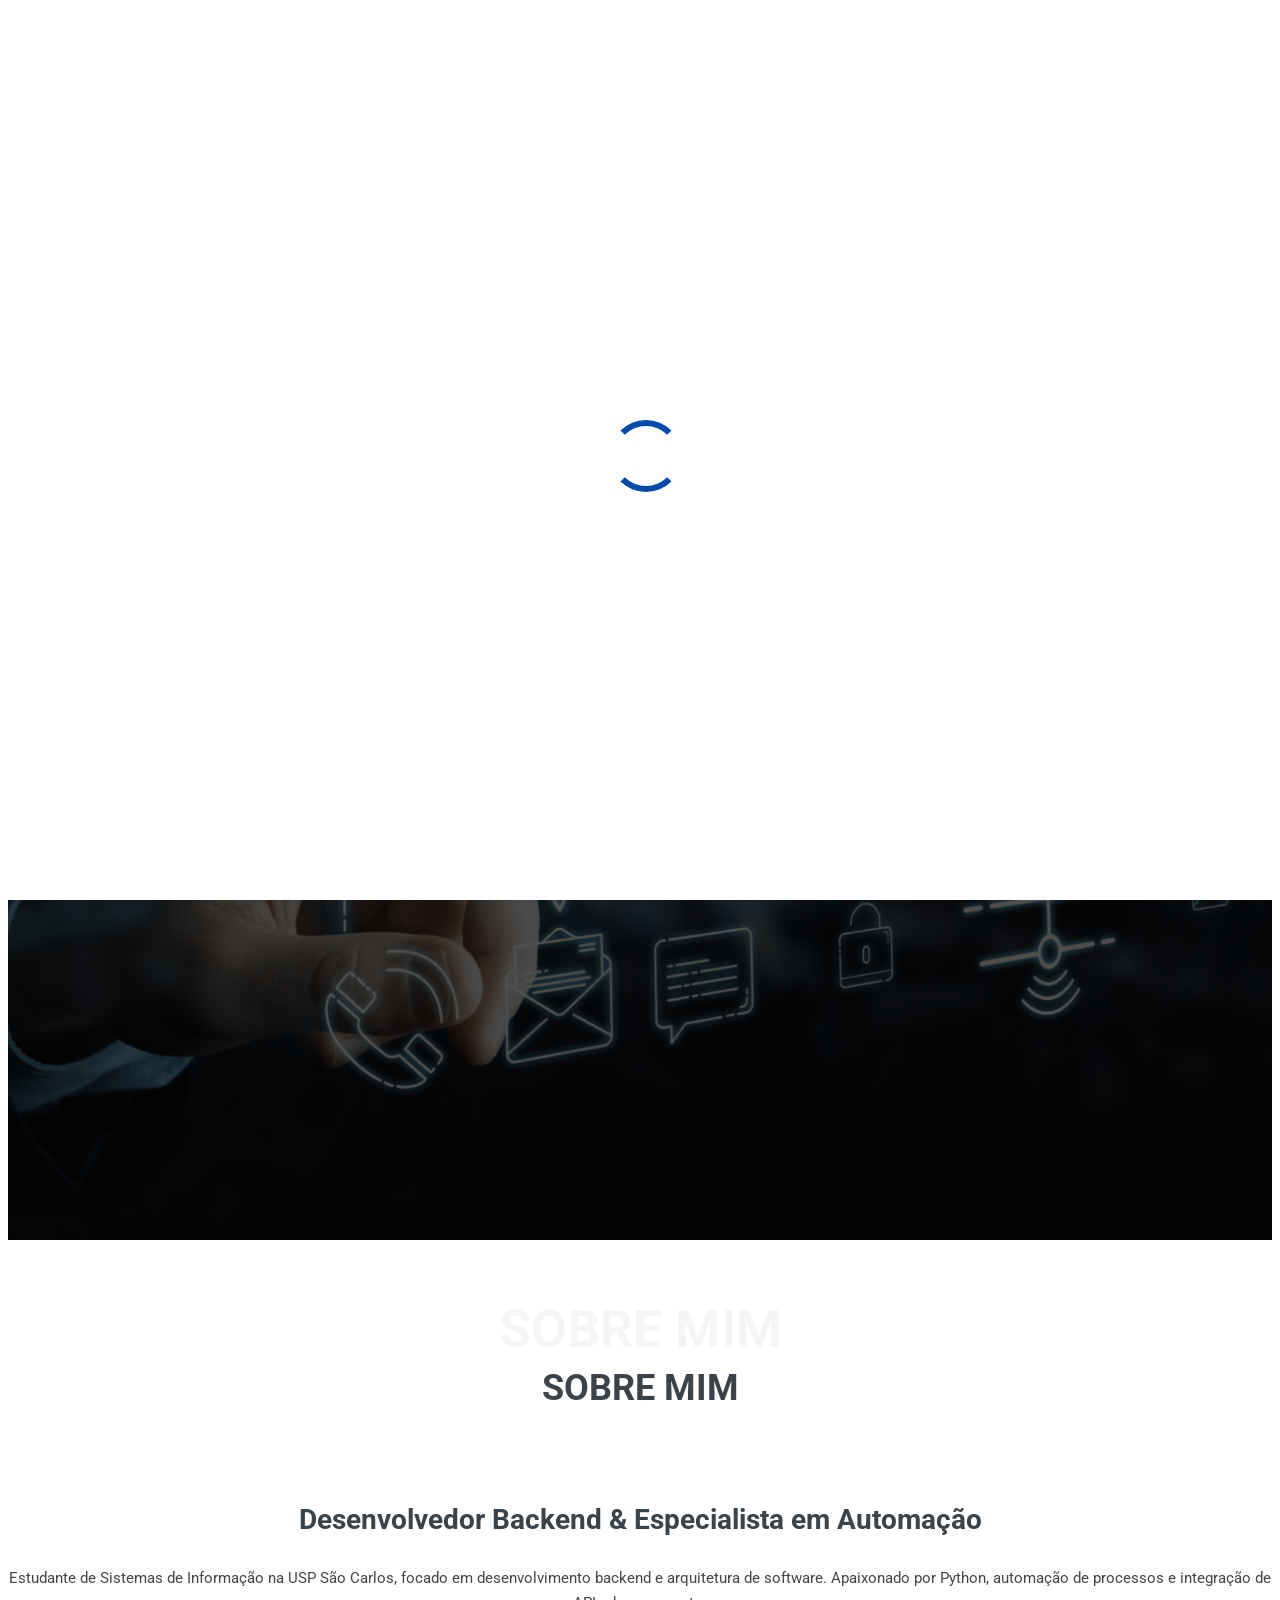
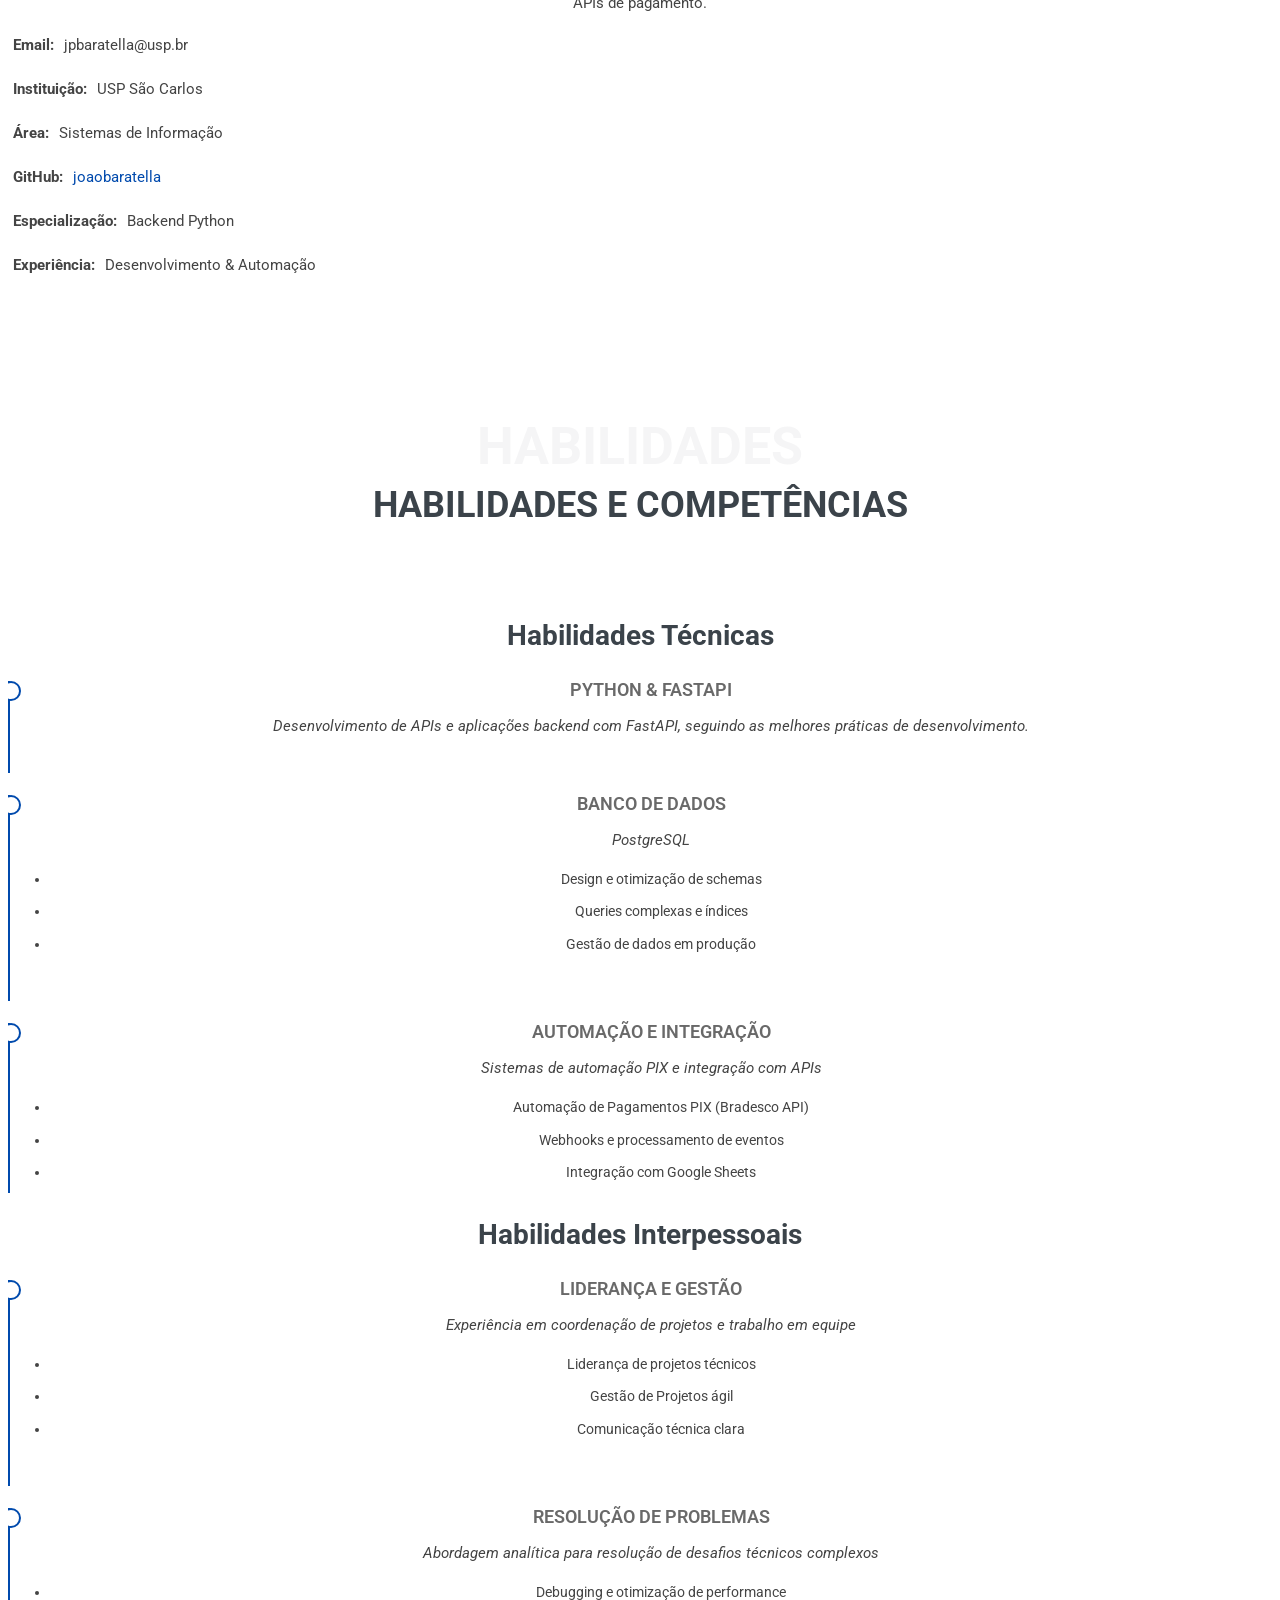
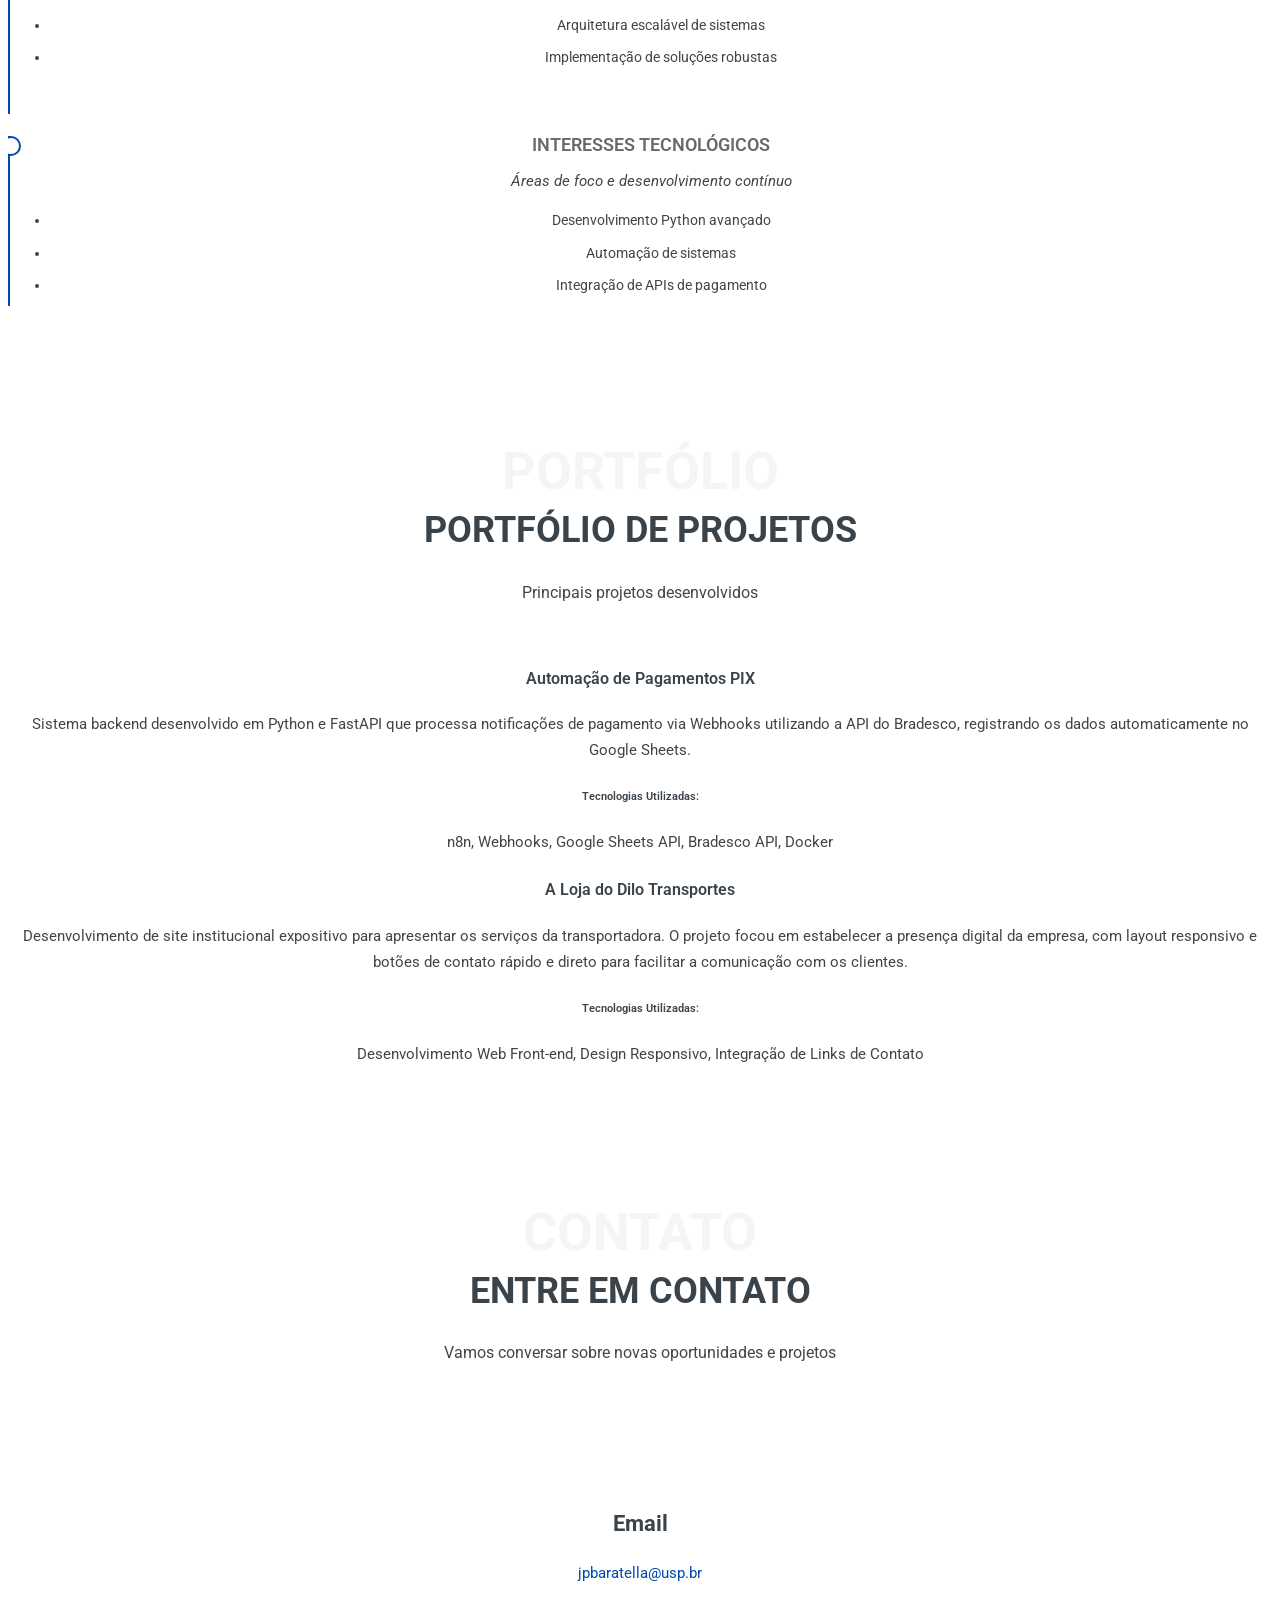
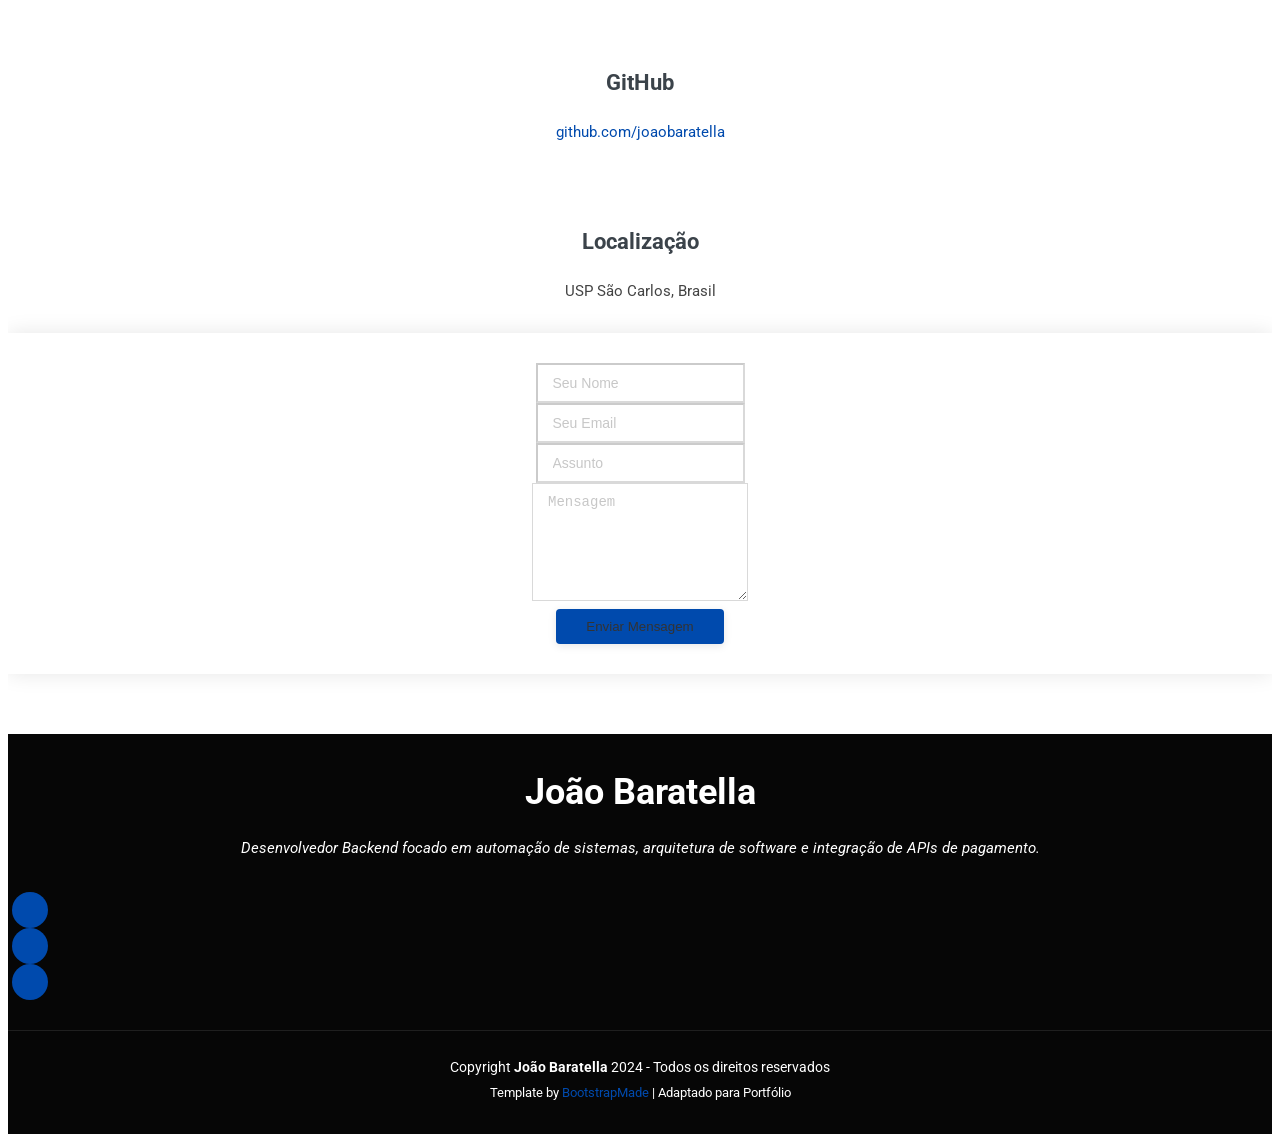
==== index.html @ 4833c2bb "upload completo do portfólio" ====
<!DOCTYPE html>
<html lang="pt-BR">

<head>
  <meta charset="utf-8">
  <meta content="width=device-width, initial-scale=1.0" name="viewport">
  <title>João Baratella - Portfólio</title>
  <meta name="description" content="Portfólio profissional de João Baratella - Desenvolvedor Backend Python, FastAPI e Automação">
  <meta name="keywords" content="Python, FastAPI, Backend, Automação, PIX, Desenvolvimento">

  <link href="assets/img/favicon.png" rel="icon">
  <link href="assets/img/apple-touch-icon.png" rel="apple-touch-icon">

  <link href="https://fonts.googleapis.com" rel="preconnect">
  <link href="https://fonts.gstatic.com" rel="preconnect" crossorigin>
  <link href="https://fonts.googleapis.com/css2?family=Roboto:wght@100;300;400;500;700;900&family=Quicksand:wght@300;400;500;600;700&family=Domine:wght@400;500;600;700&display=swap" rel="stylesheet">

  <link href="assets/vendor/bootstrap/css/bootstrap.min.css" rel="stylesheet">
  <link href="assets/vendor/bootstrap-icons/bootstrap-icons.css" rel="stylesheet">
  <link href="assets/vendor/aos/aos.css" rel="stylesheet">
  <link href="assets/vendor/swiper/swiper-bundle.min.css" rel="stylesheet">
  <link href="assets/vendor/glightbox/css/glightbox.min.css" rel="stylesheet">

  <link href="assets/css/main.css" rel="stylesheet">
</head>

<body class="index-page">

  <header id="header" class="header d-flex align-items-center fixed-top">
    <div class="container-fluid position-relative d-flex align-items-center justify-content-between">
      <a href="index.html" class="logo d-flex align-items-center me-auto me-xl-0">
        <h1 class="sitename">João Baratella</h1>
      </a>

      <nav id="navmenu" class="navmenu">
        <ul>
          <li><a href="#hero" class="active">Home</a></li>
          <li><a href="#about">Sobre Mim</a></li>
          <li><a href="#resume">Habilidades</a></li>
          <li><a href="#portfolio">Portfólio</a></li>
          <li><a href="#contact">Contato</a></li>
        </ul>
        <i class="mobile-nav-toggle d-xl-none bi bi-list"></i>
      </nav>

      <div class="header-social-links">
        <a href="https://github.com/joaobaratella" target="_blank" class="github"><i class="bi bi-github"></i></a>
        <a href="https://linkedin.com/in/joaobaratella" target="_blank" class="linkedin"><i class="bi bi-linkedin"></i></a>
      </div>
    </div>
  </header>

  <main class="main">

    <section id="hero" class="hero section dark-background text-center">
      <img src="assets/img/zTI.png" alt="" data-aos="fade-in">
      <div class="container text-center" data-aos="fade-up" data-aos-delay="100">
        <h2>João Baratella</h2>
        <p>Estudante de Sistemas de Informação na USP</p>
        <p>DESENVOLVEDOR BACKEND | AUTOMAÇÃO DE SISTEMAS | INTEGRAÇÃO DE APIs</p>
        <a href="#about" class="btn-scroll" title="Scroll Down"><i class="bi bi-chevron-down"></i></a>
      </div>
    </section><section id="about" class="about section text-center">
      <div class="container section-title" data-aos="fade-up">
        <span class="description-title">Sobre mim</span>
        <h2>Sobre Mim</h2>
      </div><div class="container" data-aos="fade-up" data-aos-delay="100">
        <div class="row gy-4 justify-content-center">
          <div class="col-lg-10 content">
            <h2>Desenvolvedor Backend &amp; Especialista em Automação</h2>
            <p class="fst-italic py-3">
              Estudante de Sistemas de Informação na USP São Carlos, focado em desenvolvimento backend e arquitetura de software. 
              Apaixonado por Python, automação de processos e integração de APIs de pagamento.
            </p>
            
            <div class="row justify-content-center mt-4">
              <div class="col-lg-5">
                <ul class="list-unstyled">
                  <li><i class="bi bi-chevron-right text-primary"></i> <strong>Email:</strong> <span>jpbaratella@usp.br</span></li>
                  <li><i class="bi bi-chevron-right text-primary"></i> <strong>Instituição:</strong> <span>USP São Carlos</span></li>
                  <li><i class="bi bi-chevron-right text-primary"></i> <strong>Área:</strong> <span>Sistemas de Informação</span></li>
                </ul>
              </div>
              <div class="col-lg-5">
                <ul class="list-unstyled">
                  <li><i class="bi bi-chevron-right text-primary"></i> <strong>GitHub:</strong> <span><a href="https://github.com/joaobaratella" target="_blank">joaobaratella</a></span></li>
                  <li><i class="bi bi-chevron-right text-primary"></i> <strong>Especialização:</strong> <span>Backend Python</span></li>
                  <li><i class="bi bi-chevron-right text-primary"></i> <strong>Experiência:</strong> <span>Desenvolvimento & Automação</span></li>
                </ul>
              </div>
            </div>
          </div>
        </div>
      </div>
    </section><section id="resume" class="resume section text-center">
      <div class="container section-title" data-aos="fade-up">
        <span class="description-title">Habilidades</span>
        <h2>Habilidades e Competências</h2>
      </div><div class="container">
        <div class="row justify-content-center">
          <div class="col-lg-5 mx-2" data-aos="fade-up" data-aos-delay="100">
            <h3 class="resume-title mb-4">Habilidades Técnicas</h3>

            <div class="resume-item pb-4">
              <h4>Python & FastAPI</h4>
              <p><em>Desenvolvimento de APIs e aplicações backend com FastAPI, seguindo as melhores práticas de desenvolvimento.</em></p>
            </div>

            <div class="resume-item pb-4">
              <h4>Banco de Dados</h4>
              <p><em>PostgreSQL</em></p>
              <ul class="list-unstyled">
                <li>Design e otimização de schemas</li>
                <li>Queries complexas e índices</li>
                <li>Gestão de dados em produção</li>
              </ul>
            </div>

            <div class="resume-item pb-4">
              <h4>Automação e Integração</h4>
              <p><em>Sistemas de automação PIX e integração com APIs</em></p>
              <ul class="list-unstyled">
                <li>Automação de Pagamentos PIX (Bradesco API)</li>
                <li>Webhooks e processamento de eventos</li>
                <li>Integração com Google Sheets</li>
              </ul>
            </div>
          </div>

          <div class="col-lg-5 mx-2" data-aos="fade-up" data-aos-delay="200">
            <h3 class="resume-title mb-4">Habilidades Interpessoais</h3>
            
            <div class="resume-item pb-4">
              <h4>Liderança e Gestão</h4>
              <p><em>Experiência em coordenação de projetos e trabalho em equipe</em></p>
              <ul class="list-unstyled">
                <li>Liderança de projetos técnicos</li>
                <li>Gestão de Projetos ágil</li>
                <li>Comunicação técnica clara</li>
              </ul>
            </div>

            <div class="resume-item pb-4">
              <h4>Resolução de Problemas</h4>
              <p><em>Abordagem analítica para resolução de desafios técnicos complexos</em></p>
              <ul class="list-unstyled">
                <li>Debugging e otimização de performance</li>
                <li>Arquitetura escalável de sistemas</li>
                <li>Implementação de soluções robustas</li>
              </ul>
            </div>

            <div class="resume-item pb-4">
              <h4>Interesses Tecnológicos</h4>
              <p><em>Áreas de foco e desenvolvimento contínuo</em></p>
              <ul class="list-unstyled">
                <li>Desenvolvimento Python avançado</li>
                <li>Automação de sistemas</li>
                <li>Integração de APIs de pagamento</li>
              </ul>
            </div>
          </div>
        </div>
      </div>
    </section><section id="portfolio" class="portfolio section text-center">
      <div class="container section-title" data-aos="fade-up">
        <span class="description-title">Portfólio</span>
        <h2>Portfólio de Projetos</h2>
        <p>Principais projetos desenvolvidos</p>
      </div><div class="container">
        <div class="row gy-4 justify-content-center" data-aos="fade-up" data-aos-delay="200">
          
          <div class="col-lg-5 col-md-6">
            <div class="card h-100 shadow-sm border-0 text-start">
              <div class="card-body p-4 d-flex flex-column">
                <div class="d-flex align-items-center mb-3">
                  <i class="bi bi-currency-exchange text-primary me-3" style="font-size: 2rem;"></i>
                  <h4 class="card-title fw-bold mb-0 fs-5">Automação de Pagamentos PIX</h4>
                </div>
                <p class="card-text text-muted mb-4 flex-grow-1">
                  Sistema backend desenvolvido em Python e FastAPI que processa notificações de pagamento via Webhooks utilizando a API do Bradesco, registrando os dados automaticamente no Google Sheets.
                </p>
                <div class="mt-auto border-top pt-3">
                  <h6 class="fw-bold mb-1 fs-6">Tecnologias Utilizadas:</h6>
                  <p class="small text-secondary mb-0">n8n, Webhooks, Google Sheets API, Bradesco API, Docker</p>
                </div>
              </div>
            </div>
          </div><div class="col-lg-5 col-md-6">
            <div class="card h-100 shadow-sm border-0 text-start">
              <div class="card-body p-4 d-flex flex-column">
                <div class="d-flex align-items-center mb-3">
                  <i class="bi bi-truck text-primary me-3" style="font-size: 2rem;"></i>
                  <h4 class="card-title fw-bold mb-0 fs-5">A Loja do Dilo Transportes</h4>
                </div>
                <p class="card-text text-muted mb-4 flex-grow-1">
                  Desenvolvimento de site institucional expositivo para apresentar os serviços da transportadora. O projeto focou em estabelecer a presença digital da empresa, com layout responsivo e botões de contato rápido e direto para facilitar a comunicação com os clientes.
                </p>
                <div class="mt-auto border-top pt-3">
                  <h6 class="fw-bold mb-1 fs-6">Tecnologias Utilizadas:</h6>
                  <p class="small text-secondary mb-0">Desenvolvimento Web Front-end, Design Responsivo, Integração de Links de Contato</p>
                </div>
              </div>
            </div>
          </div></div>
      </div>
    </section><section id="contact" class="contact section text-center">
      <div class="container section-title" data-aos="fade-up">
        <span class="description-title">Contato</span>
        <h2>Entre em Contato</h2>
        <p>Vamos conversar sobre novas oportunidades e projetos</p>
      </div><div class="container" data-aos="fade-up" data-aos-delay="100">
        <div class="row gy-4 justify-content-center" data-aos="fade-up" data-aos-delay="200">

          <div class="col-lg-4 col-md-6">
            <div class="info-item d-flex flex-column justify-content-center align-items-center shadow-sm p-4 rounded">
              <i class="bi bi-envelope fs-2 mb-3 text-primary"></i>
              <h3>Email</h3>
              <p><a href="mailto:jpbaratella@usp.br" class="text-decoration-none">jpbaratella@usp.br</a></p>
            </div>
          </div><div class="col-lg-4 col-md-6">
            <div class="info-item d-flex flex-column justify-content-center align-items-center shadow-sm p-4 rounded">
              <i class="bi bi-github fs-2 mb-3 text-primary"></i>
              <h3>GitHub</h3>
              <p><a href="https://github.com/joaobaratella" target="_blank" class="text-decoration-none">github.com/joaobaratella</a></p>
            </div>
          </div><div class="col-lg-4 col-md-6">
            <div class="info-item d-flex flex-column justify-content-center align-items-center shadow-sm p-4 rounded">
              <i class="bi bi-buildings fs-2 mb-3 text-primary"></i>
              <h3>Localização</h3>
              <p>USP São Carlos, Brasil</p>
            </div>
          </div></div>

        <div class="row justify-content-center mt-5">
          <div class="col-lg-8">
            <form action="forms/contact.php" method="post" class="php-email-form" data-aos="fade-up" data-aos-delay="300">
              <div class="row gy-4">
                <div class="col-md-6">
                  <input type="text" name="name" class="form-control text-center" placeholder="Seu Nome" required="">
                </div>
                <div class="col-md-6">
                  <input type="email" class="form-control text-center" name="email" placeholder="Seu Email" required="">
                </div>
                <div class="col-md-12">
                  <input type="text" class="form-control text-center" name="subject" placeholder="Assunto" required="">
                </div>
                <div class="col-md-12">
                  <textarea class="form-control text-center" name="message" rows="6" placeholder="Mensagem" required=""></textarea>
                </div>
                <div class="col-md-12 text-center">
                  <div class="loading">Enviando...</div>
                  <div class="error-message"></div>
                  <div class="sent-message">Sua mensagem foi enviada com sucesso!</div>
                  <button type="submit" class="btn btn-primary mt-3 px-5 py-2">Enviar Mensagem</button>
                </div>
              </div>
            </form>
          </div>
        </div>
      </div>
    </section>

  </main>

  <footer id="footer" class="footer position-relative text-center dark-background py-5">
    <div class="container">
      <h3 class="mb-3">João Baratella</h3>
      <p class="mb-4">Desenvolvedor Backend focado em automação de sistemas, arquitetura de software e integração de APIs de pagamento.</p>
      
      <div class="social-links d-flex justify-content-center mb-4">
        <a href="https://github.com/joaobaratella" target="_blank" class="mx-2 fs-4"><i class="bi bi-github"></i></a>
        <a href="https://linkedin.com/in/joaobaratella" target="_blank" class="mx-2 fs-4"><i class="bi bi-linkedin"></i></a>
        <a href="mailto:jpbaratella@usp.br" class="mx-2 fs-4"><i class="bi bi-envelope"></i></a>
      </div>
      
      <div class="copyright">
        <span>Copyright</span> <strong class="px-1 sitename">João Baratella</strong> <span>2024 - Todos os direitos reservados</span>
      </div>
      <div class="credits mt-2">
        Template by <a href="https://bootstrapmade.com/" class="text-decoration-none">BootstrapMade</a> | Adaptado para Portfólio
      </div>
    </div>
  </footer>

  <a href="#" id="scroll-top" class="scroll-top d-flex align-items-center justify-content-center"><i class="bi bi-arrow-up-short"></i></a>

  <div id="preloader"></div>

  <script src="assets/vendor/bootstrap/js/bootstrap.bundle.min.js"></script>
  <script src="assets/vendor/php-email-form/validate.js"></script>
  <script src="assets/vendor/aos/aos.js"></script>
  <script src="assets/vendor/swiper/swiper-bundle.min.js"></script>
  <script src="assets/vendor/glightbox/js/glightbox.min.js"></script>
  <script src="assets/vendor/imagesloaded/imagesloaded.pkgd.min.js"></script>
  <script src="assets/vendor/isotope-layout/isotope.pkgd.min.js"></script>

  <script src="assets/js/main.js"></script>

</body>

</html>
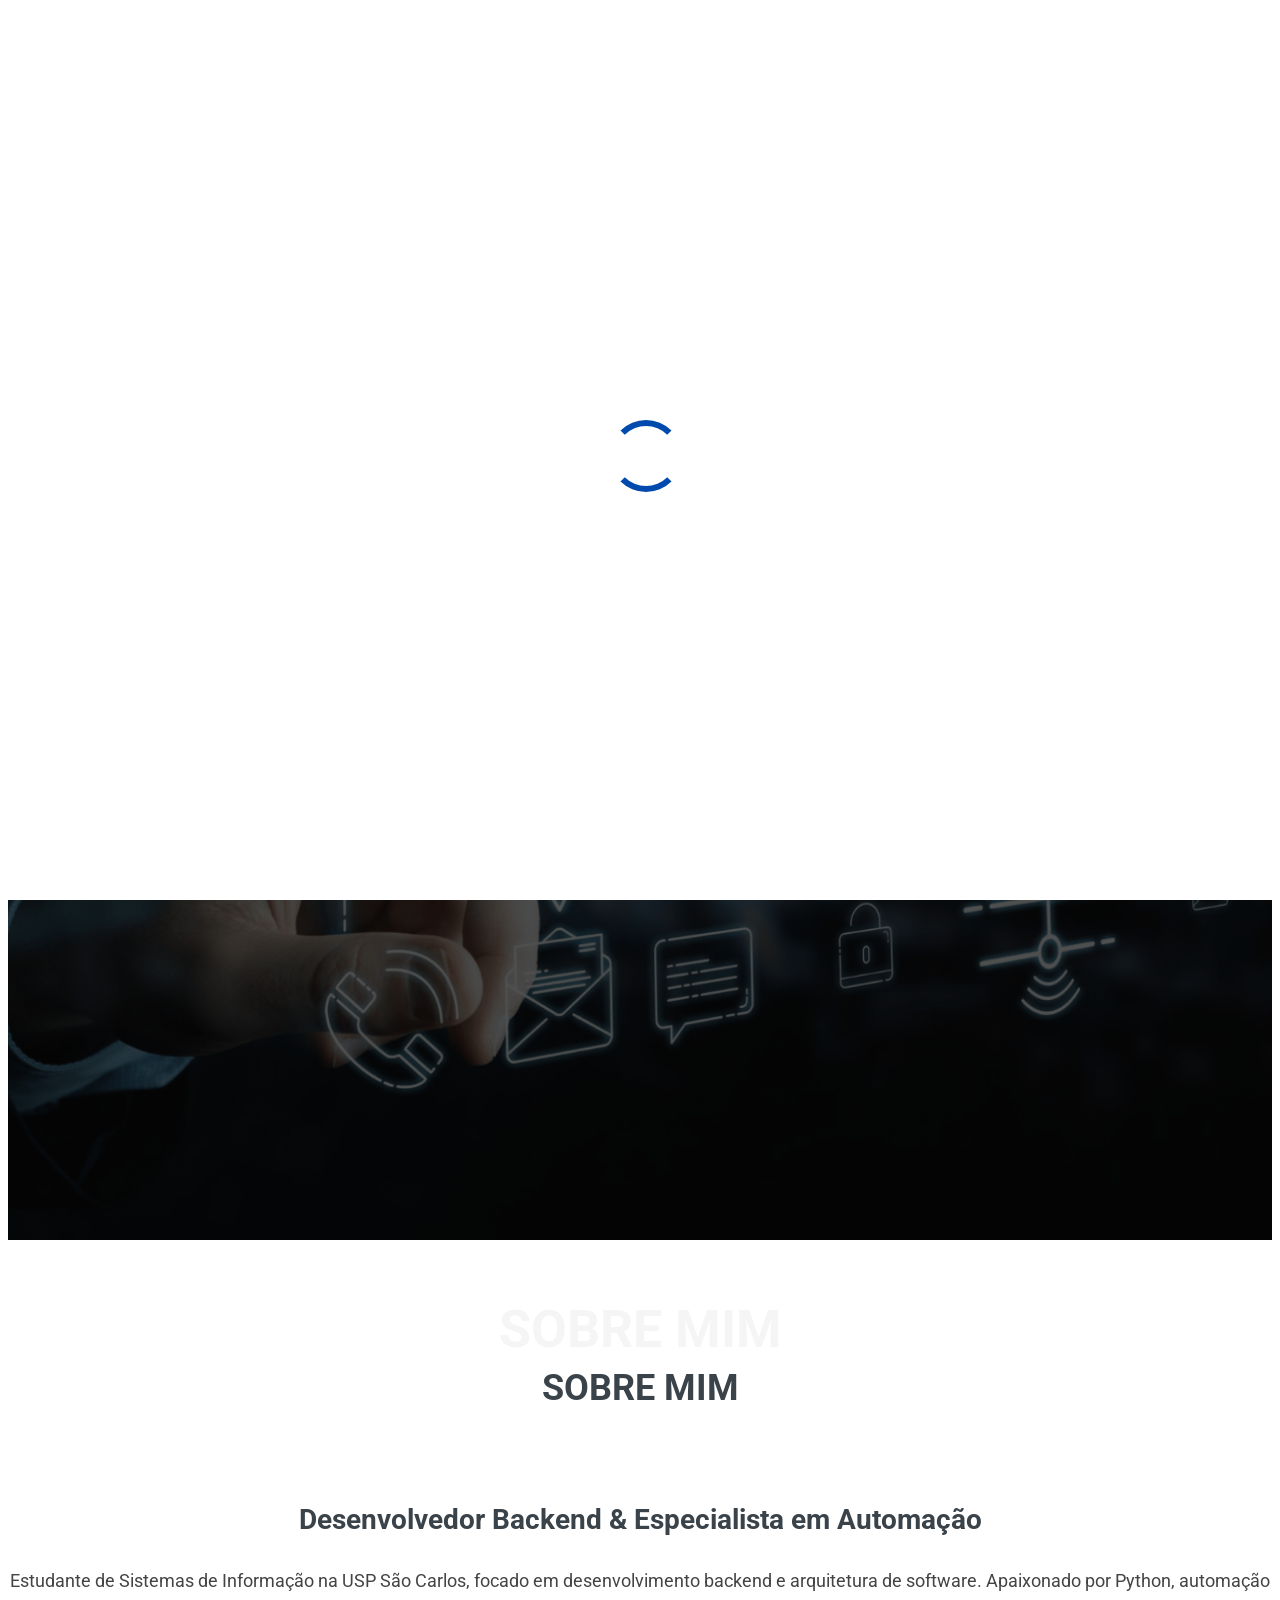
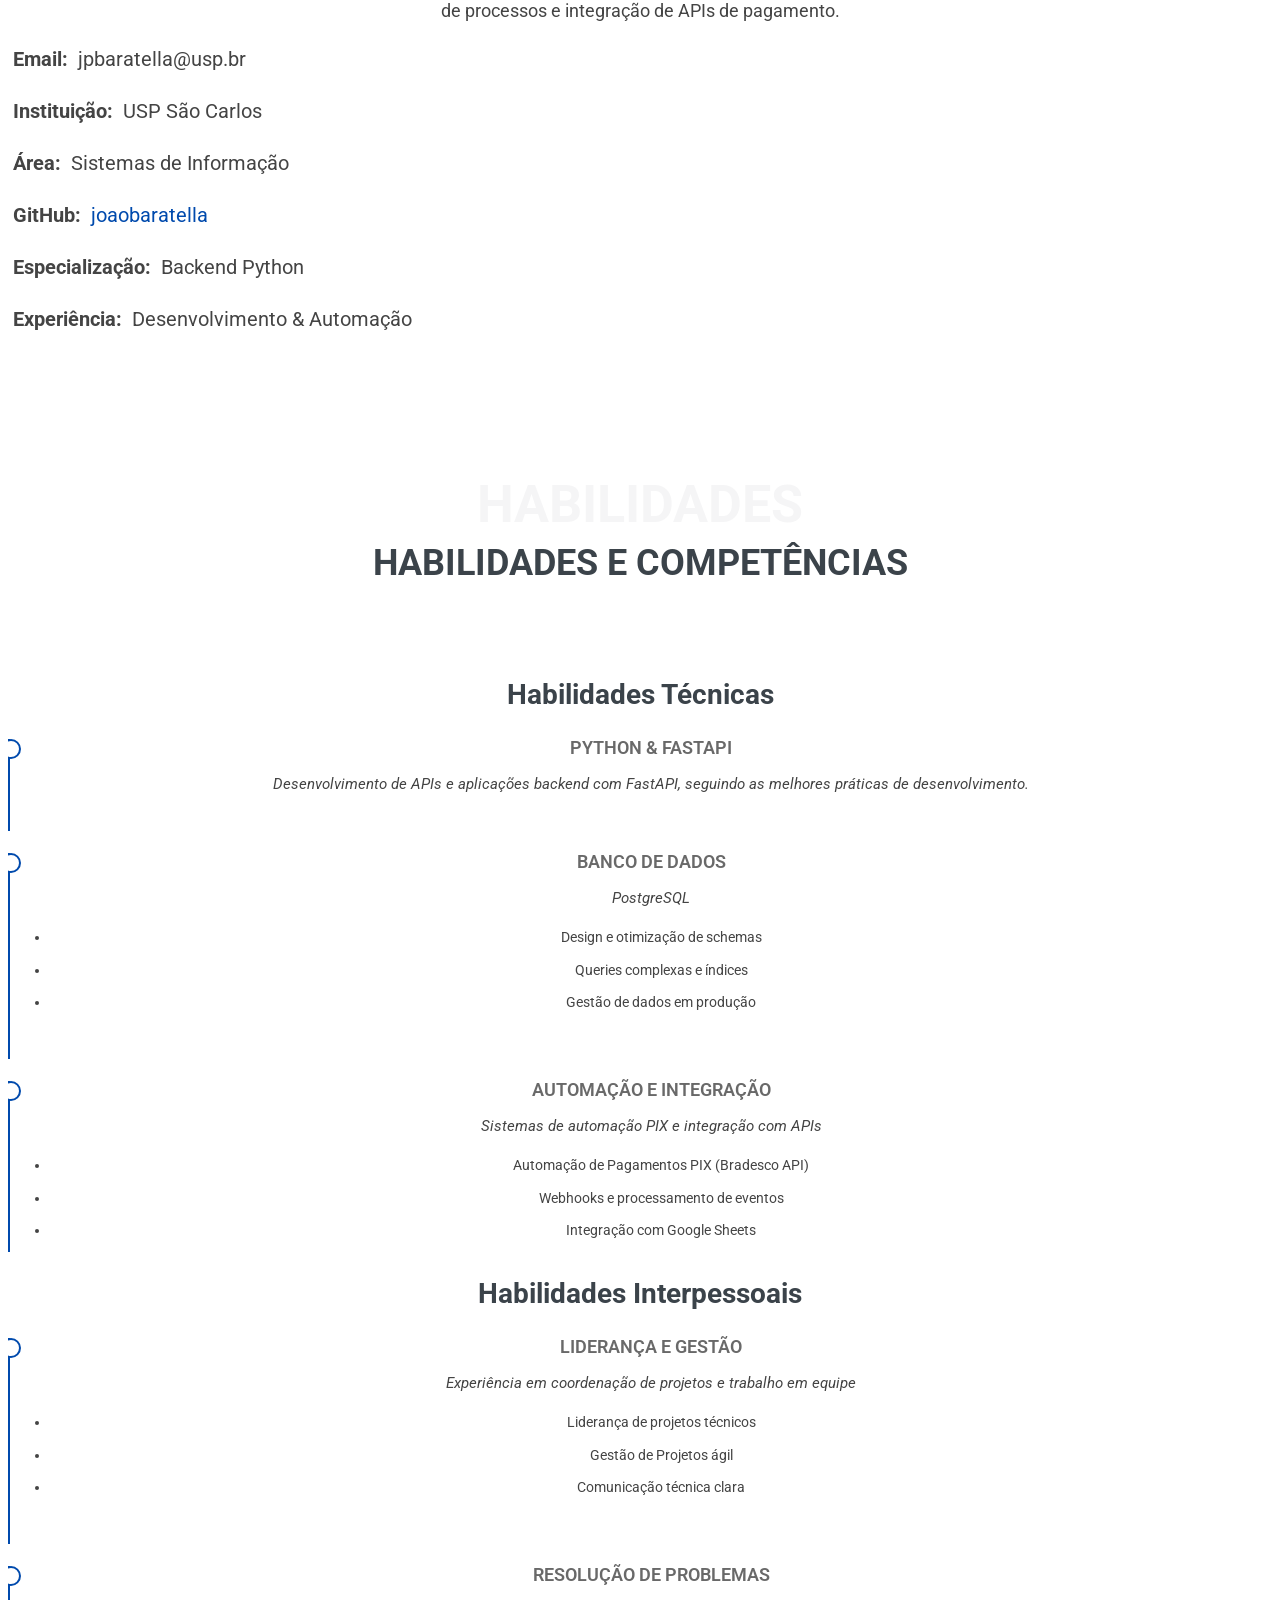
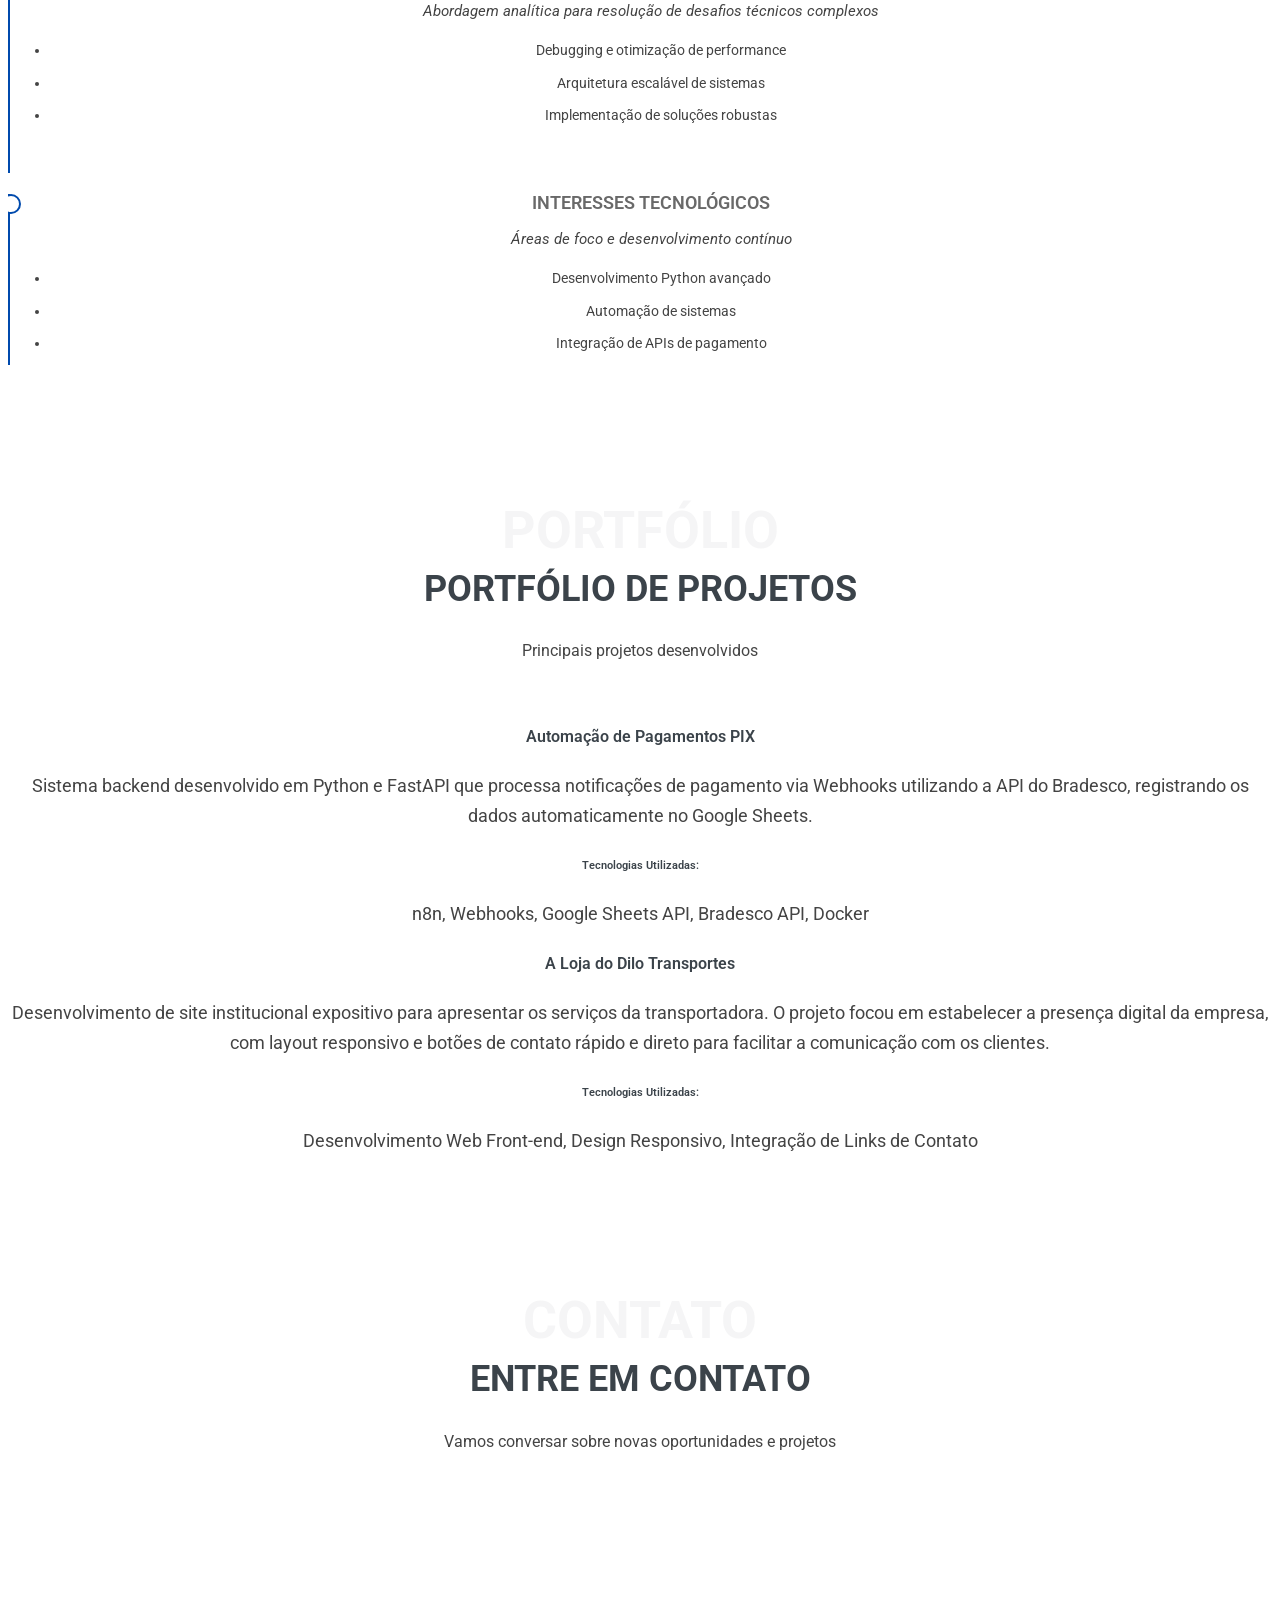
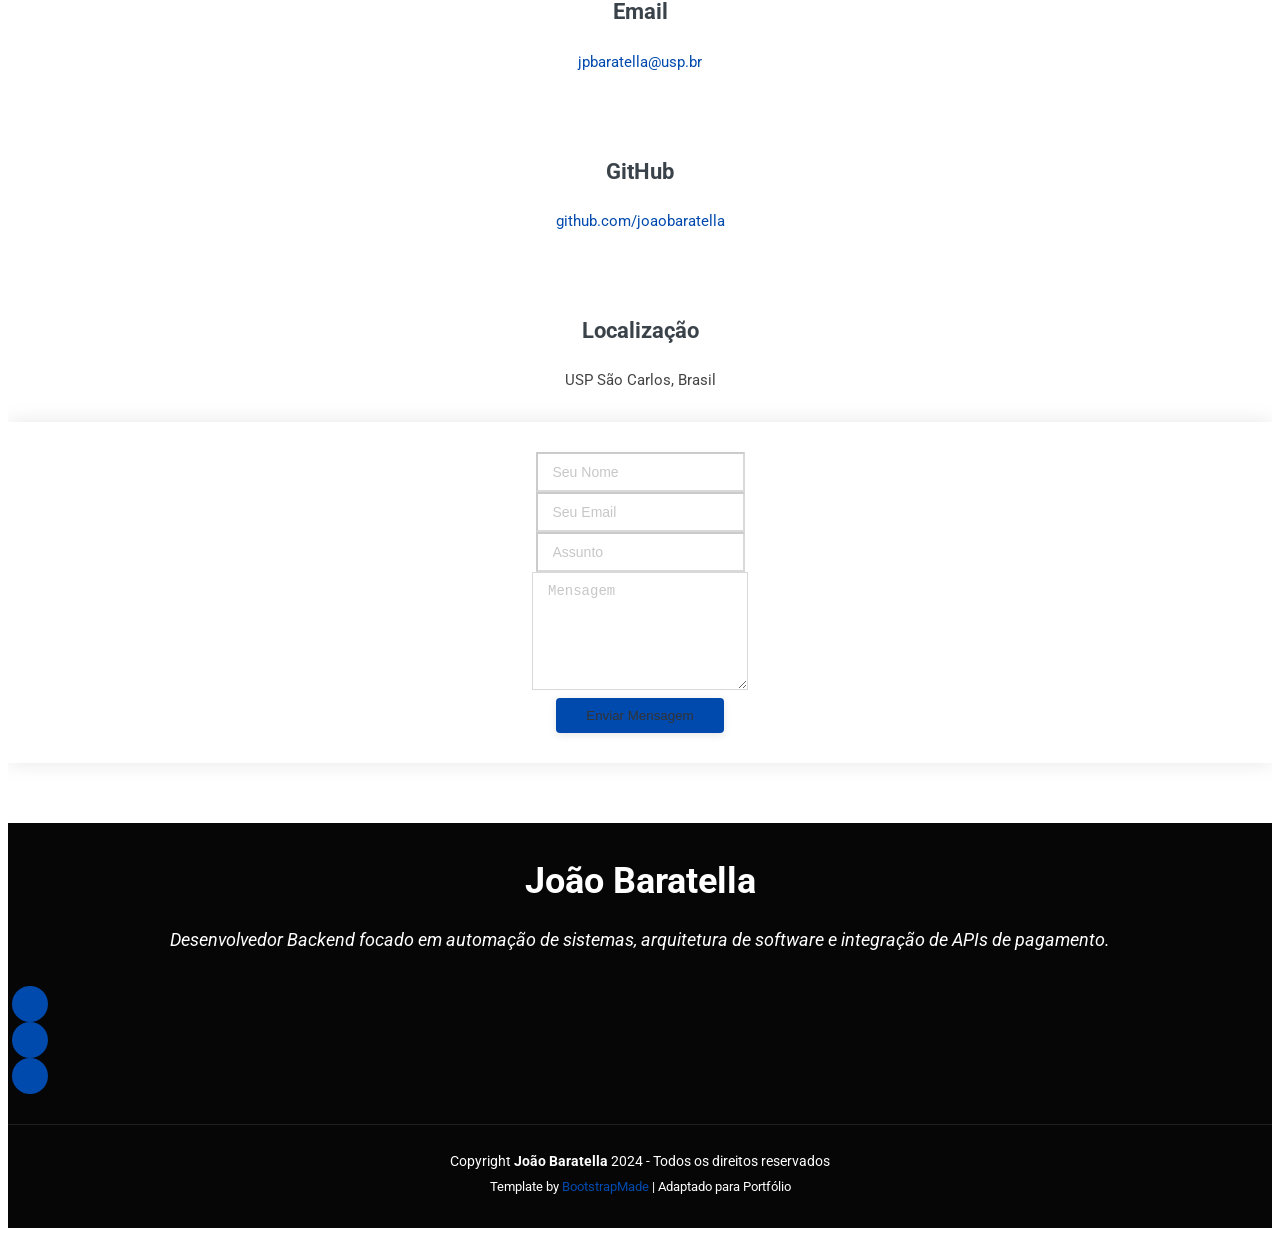
==== commit 81612089: "Ajustes finais" ====
--- a/index.html
+++ b/index.html
@@ -28,8 +28,9 @@
 
   <header id="header" class="header d-flex align-items-center fixed-top">
     <div class="container-fluid position-relative d-flex align-items-center justify-content-between">
-      <a href="index.html" class="logo d-flex align-items-center me-auto me-xl-0">
-        <h1 class="sitename">João Baratella</h1>
+      <a href="index.html" class="logo d-flex align-items-center me-auto me-xl-0 text-white text-decoration-none">
+        <i class="bi bi-terminal fs-2 me-2"></i> <!-- Ícone de terminal -->
+        <h1 class="sitename mb-0">JB</h1> <!-- Iniciais -->
       </a>
 
       <nav id="navmenu" class="navmenu">
@@ -57,7 +58,7 @@
       <div class="container text-center" data-aos="fade-up" data-aos-delay="100">
         <h2>João Baratella</h2>
         <p>Estudante de Sistemas de Informação na USP</p>
-        <p>DESENVOLVEDOR BACKEND | AUTOMAÇÃO DE SISTEMAS | INTEGRAÇÃO DE APIs</p>
+        <p><span class="typed" data-typed-items="DESENVOLVEDOR BACKEND, AUTOMAÇÃO DE SISTEMAS, INTEGRAÇÃO DE APIs"></span><span class="typed-cursor" aria-hidden="true">|</span></p>
         <a href="#about" class="btn-scroll" title="Scroll Down"><i class="bi bi-chevron-down"></i></a>
       </div>
     </section><section id="about" class="about section text-center">
@@ -75,14 +76,14 @@
             
             <div class="row justify-content-center mt-4">
               <div class="col-lg-5">
-                <ul class="list-unstyled">
+                <ul class="list-unstyled sobre-lista-grande">
                   <li><i class="bi bi-chevron-right text-primary"></i> <strong>Email:</strong> <span>jpbaratella@usp.br</span></li>
                   <li><i class="bi bi-chevron-right text-primary"></i> <strong>Instituição:</strong> <span>USP São Carlos</span></li>
                   <li><i class="bi bi-chevron-right text-primary"></i> <strong>Área:</strong> <span>Sistemas de Informação</span></li>
                 </ul>
               </div>
               <div class="col-lg-5">
-                <ul class="list-unstyled">
+                <ul class="list-unstyled sobre-lista-grande">
                   <li><i class="bi bi-chevron-right text-primary"></i> <strong>GitHub:</strong> <span><a href="https://github.com/joaobaratella" target="_blank">joaobaratella</a></span></li>
                   <li><i class="bi bi-chevron-right text-primary"></i> <strong>Especialização:</strong> <span>Backend Python</span></li>
                   <li><i class="bi bi-chevron-right text-primary"></i> <strong>Experiência:</strong> <span>Desenvolvimento & Automação</span></li>
@@ -296,7 +297,46 @@
   <script src="assets/vendor/isotope-layout/isotope.pkgd.min.js"></script>
 
   <script src="assets/js/main.js"></script>
-
+  <script>
+  document.addEventListener('DOMContentLoaded', () => {
+    const typed = document.querySelector('.typed');
+    if (typed) {
+      let items = typed.getAttribute('data-typed-items');
+      items = items.split(',');
+      let currentItem = 0;
+      let currentText = '';
+      let isDeleting = false;
+      let typeSpeed = 100;
+
+      function type() {
+        const fullText = items[currentItem];
+
+        if (isDeleting) {
+          currentText = fullText.substring(0, currentText.length - 1);
+          typeSpeed = 50; // Velocidade ao apagar
+        } else {
+          currentText = fullText.substring(0, currentText.length + 1);
+          typeSpeed = 100; // Velocidade ao digitar
+        }
+
+        typed.textContent = currentText;
+
+        if (!isDeleting && currentText === fullText) {
+          isDeleting = true;
+          typeSpeed = 2000; // Pausa no final da frase
+        } else if (isDeleting && currentText === '') {
+          isDeleting = false;
+          currentItem = (currentItem + 1) % items.length;
+          typeSpeed = 500;
+        }
+
+        setTimeout(type, typeSpeed);
+      }
+
+      type();
+    }
+  });
+  </script>
 </body>
 
 </html>
--- a/assets/css/main.css
+++ b/assets/css/main.css
@@ -0,0 +1,1615 @@
+/* Fonte maior para listas do bloco Sobre Mim */
+.sobre-lista-grande li {
+  font-size: 1.35rem;
+}
+.sobre-lista-grande strong,
+.sobre-lista-grande span,
+.sobre-lista-grande a {
+  font-size: 1.25rem;
+}
+/**
+* Template Name: Laura
+* Template URL: https://bootstrapmade.com/laura-free-creative-bootstrap-theme/
+* Updated: Aug 07 2024 with Bootstrap v5.3.3
+* Author: BootstrapMade.com
+* License: https://bootstrapmade.com/license/
+*/
+
+/*--------------------------------------------------------------
+# Font & Color Variables
+# Help: https://bootstrapmade.com/color-system/
+--------------------------------------------------------------*/
+/* Fonts */
+:root {
+  --default-font: "Roboto",  system-ui, -apple-system, "Segoe UI", Roboto, "Helvetica Neue", Arial, "Noto Sans", "Liberation Sans", sans-serif, "Apple Color Emoji", "Segoe UI Emoji", "Segoe UI Symbol", "Noto Color Emoji";
+  --heading-font: "Domine",  sans-serif;
+  --nav-font: "Quicksand",  sans-serif;
+}
+
+/* Global Colors - The following color variables are used throughout the website. Updating them here will change the color scheme of the entire website */
+:root { 
+  --background-color: #ffffff; /* Background color for the entire website, including individual sections */
+  --default-color: #444444; /* Default color used for the majority of the text content across the entire website */
+  --heading-color: #3b434a; /* Color for headings, subheadings and title throughout the website */
+  --accent-color: #004aad; /* Accent color that represents your brand on the website. It's used for buttons, links, and other elements that need to stand out */
+  --surface-color: #ffffff; /* The surface color is used as a background of boxed elements within sections, such as cards, icon boxes, or other elements that require a visual separation from the global background. */
+  --contrast-color: #333333; /* Contrast color for text, ensuring readability against backgrounds of accent, heading, or default colors. */
+}
+
+/* Nav Menu Colors - The following color variables are used specifically for the navigation menu. They are separate from the global colors to allow for more customization options */
+:root {
+  --nav-color: #ffffff;  /* The default color of the main navmenu links */
+  --nav-hover-color: #004aad; /* Applied to main navmenu links when they are hovered over or active */
+  --nav-mobile-background-color: #ffffff; /* Used as the background color for mobile navigation menu */
+  --nav-dropdown-background-color: #ffffff; /* Used as the background color for dropdown items that appear when hovering over primary navigation items */
+  --nav-dropdown-color: #444444; /* Used for navigation links of the dropdown items in the navigation menu. */
+  --nav-dropdown-hover-color: #004aad; /* Similar to --nav-hover-color, this color is applied to dropdown navigation links when they are hovered over. */
+}
+
+/* Color Presets - These classes override global colors when applied to any section or element, providing reuse of the sam color scheme. */
+
+.light-background {
+  --background-color: #f9f9f9;
+  --surface-color: #ffffff;
+}
+
+.dark-background {
+  --background-color: #060606;
+  --default-color: #ffffff;
+  --heading-color: #ffffff;
+  --surface-color: #252525;
+  --contrast-color: #ffffff;
+}
+
+/* Smooth scroll */
+:root {
+  scroll-behavior: smooth;
+}
+
+/*--------------------------------------------------------------
+# General Styling & Shared Classes
+--------------------------------------------------------------*/
+body {
+  color: var(--default-color);
+  background-color: var(--background-color);
+  font-family: var(--default-font);
+  line-height: 1.6;
+  text-align: center;
+}
+
+p {
+  font-size: 18px;
+  line-height: 1.7;
+  margin-bottom: 15px;
+  
+}
+
+a {
+  color: var(--accent-color);
+  text-decoration: none;
+  transition: 0.3s;
+}
+
+a:hover {
+  color: color-mix(in srgb, var(--accent-color), transparent 25%);
+  text-decoration: none;
+}
+
+h1,
+h2,
+h3,
+h4,
+h5,
+h6 {
+  color: var(--heading-color);
+  font-family: "Roboto", var(--heading-font);
+  font-weight: 600;
+  
+}
+
+/* PHP Email Form Messages
+------------------------------*/
+.php-email-form .error-message {
+  display: none;
+  background: #df1529;
+  color: #ffffff;
+  text-align: left;
+  padding: 15px;
+  margin-bottom: 24px;
+  font-weight: 600;
+}
+
+.php-email-form .sent-message {
+  display: none;
+  color: #ffffff;
+  background: #059652;
+  text-align: center;
+  padding: 15px;
+  margin-bottom: 24px;
+  font-weight: 600;
+}
+
+.php-email-form .loading {
+  display: none;
+  background: var(--surface-color);
+  text-align: center;
+  padding: 15px;
+  margin-bottom: 24px;
+}
+
+.php-email-form .loading:before {
+  content: "";
+  display: inline-block;
+  border-radius: 50%;
+  width: 24px;
+  height: 24px;
+  margin: 0 10px -6px 0;
+  border: 3px solid var(--accent-color);
+  border-top-color: var(--surface-color);
+  animation: php-email-form-loading 1s linear infinite;
+}
+
+@keyframes php-email-form-loading {
+  0% {
+    transform: rotate(0deg);
+  }
+
+  100% {
+    transform: rotate(360deg);
+  }
+}
+
+/*--------------------------------------------------------------
+# Global Header
+--------------------------------------------------------------*/
+.header {
+  --background-color: rgba(0, 0, 0, 0);
+  --default-color: #ffffff;
+  --heading-color: #ffffff;
+  color: var(--default-color);
+  background-color: var(--background-color);
+  padding: 20px 0;
+  transition: all 0.5s;
+  z-index: 997;
+}
+
+.header .logo {
+  line-height: 1;
+}
+
+.header .logo img {
+  max-height: 36px;
+  margin-right: 8px;
+}
+
+.header .logo h1 {
+  font-size: 30px;
+  margin: 0;
+  font-weight: 700;
+  color: var(--heading-color);
+}
+
+.header .header-social-links {
+  padding-right: 15px;
+}
+
+.header .header-social-links a {
+  color: color-mix(in srgb, var(--default-color), transparent 40%);
+  padding-left: 6px;
+  display: inline-block;
+  transition: 0.3s;
+  font-size: 16px;
+}
+
+.header .header-social-links a:hover {
+  color: var(--accent-color);
+}
+
+.header .header-social-links a i {
+  line-height: 0px;
+}
+
+@media (max-width: 1200px) {
+  .header .logo {
+    order: 1;
+  }
+
+  .header .header-social-links {
+    order: 2;
+  }
+
+  .header .navmenu {
+    order: 3;
+  }
+}
+
+.scrolled .header {
+  box-shadow: 0px 0 18px rgba(0, 0, 0, 0.1);
+  padding: 12px 0;
+}
+
+/* Global Header on Scroll
+------------------------------*/
+.scrolled .header {
+  --background-color: rgba(0, 0, 0, 0.8);
+}
+
+/*--------------------------------------------------------------
+# Navigation Menu
+--------------------------------------------------------------*/
+/* Navmenu - Desktop */
+@media (min-width: 1200px) {
+  .navmenu {
+    padding: 0;
+  }
+
+  .navmenu ul {
+    margin: 0;
+    padding: 0;
+    display: flex;
+    list-style: none;
+    align-items: center;
+  }
+
+  .navmenu li {
+    position: relative;
+  }
+
+  .navmenu a,
+  .navmenu a:focus {
+    color: var(--nav-color);
+    padding: 18px 15px;
+    font-size: 13px;
+    text-transform: uppercase;
+    font-family: var(--nav-font);
+    font-weight: 400;
+    display: flex;
+    align-items: center;
+    justify-content: space-between;
+    white-space: nowrap;
+    transition: 0.3s;
+  }
+
+  .navmenu a i,
+  .navmenu a:focus i {
+    font-size: 12px;
+    line-height: 0;
+    margin-left: 5px;
+    transition: 0.3s;
+  }
+
+  .navmenu li:last-child a {
+    padding-right: 0;
+  }
+
+  .navmenu li:hover>a,
+  .navmenu .active,
+  .navmenu .active:focus {
+    color: var(--nav-hover-color);
+  }
+
+  .navmenu .dropdown ul {
+    margin: 0;
+    padding: 10px 0;
+    background: var(--nav-dropdown-background-color);
+    display: block;
+    position: absolute;
+    visibility: hidden;
+    left: 14px;
+    top: 130%;
+    opacity: 0;
+    transition: 0.3s;
+    border-radius: 4px;
+    z-index: 99;
+    box-shadow: 0px 0px 30px rgba(0, 0, 0, 0.1);
+  }
+
+  .navmenu .dropdown ul li {
+    min-width: 200px;
+  }
+
+  .navmenu .dropdown ul a {
+    padding: 10px 20px;
+    font-size: 15px;
+    text-transform: none;
+    color: var(--nav-dropdown-color);
+  }
+
+  .navmenu .dropdown ul a i {
+    font-size: 15px;
+  }
+
+  .navmenu .dropdown ul a:hover,
+  .navmenu .dropdown ul .active:hover,
+  .navmenu .dropdown ul li:hover>a {
+    color: var(--nav-dropdown-hover-color);
+  }
+
+  .navmenu .dropdown:hover>ul {
+    opacity: 1;
+    top: 100%;
+    visibility: visible;
+  }
+
+  .navmenu .dropdown .dropdown ul {
+    top: 0;
+    left: -90%;
+    visibility: hidden;
+  }
+
+  .navmenu .dropdown .dropdown:hover>ul {
+    opacity: 1;
+    top: 0;
+    left: -100%;
+    visibility: visible;
+  }
+}
+
+/* Navmenu - Mobile */
+@media (max-width: 1199px) {
+  .mobile-nav-toggle {
+    color: var(--nav-color);
+    font-size: 28px;
+    line-height: 0;
+    margin-right: 10px;
+    cursor: pointer;
+    transition: color 0.3s;
+  }
+
+  .navmenu {
+    padding: 0;
+    z-index: 9997;
+  }
+
+  .navmenu ul {
+    display: none;
+    list-style: none;
+    position: absolute;
+    inset: 60px 20px 20px 20px;
+    padding: 10px 0;
+    margin: 0;
+    border-radius: 6px;
+    background-color: var(--nav-mobile-background-color);
+    overflow-y: auto;
+    transition: 0.3s;
+    z-index: 9998;
+    box-shadow: 0px 0px 30px rgba(0, 0, 0, 0.1);
+  }
+
+  .navmenu a,
+  .navmenu a:focus {
+    color: var(--nav-dropdown-color);
+    padding: 10px 20px;
+    font-family: var(--nav-font);
+    font-size: 17px;
+    font-weight: 500;
+    display: flex;
+    align-items: center;
+    justify-content: space-between;
+    white-space: nowrap;
+    transition: 0.3s;
+  }
+
+  .navmenu a i,
+  .navmenu a:focus i {
+    font-size: 12px;
+    line-height: 0;
+    margin-left: 5px;
+    width: 30px;
+    height: 30px;
+    display: flex;
+    align-items: center;
+    justify-content: center;
+    border-radius: 50%;
+    transition: 0.3s;
+    background-color: color-mix(in srgb, var(--accent-color), transparent 90%);
+  }
+
+  .navmenu a i:hover,
+  .navmenu a:focus i:hover {
+    background-color: var(--accent-color);
+    color: var(--contrast-color);
+  }
+
+  .navmenu a:hover,
+  .navmenu .active,
+  .navmenu .active:focus {
+    color: var(--nav-dropdown-hover-color);
+  }
+
+  .navmenu .active i,
+  .navmenu .active:focus i {
+    background-color: var(--accent-color);
+    color: var(--contrast-color);
+    transform: rotate(180deg);
+  }
+
+  .navmenu .dropdown ul {
+    position: static;
+    display: none;
+    z-index: 99;
+    padding: 10px 0;
+    margin: 10px 20px;
+    background-color: var(--nav-dropdown-background-color);
+    border: 1px solid color-mix(in srgb, var(--default-color), transparent 90%);
+    box-shadow: none;
+    transition: all 0.5s ease-in-out;
+  }
+
+  .navmenu .dropdown ul ul {
+    background-color: rgba(33, 37, 41, 0.1);
+  }
+
+  .navmenu .dropdown>.dropdown-active {
+    display: block;
+    background-color: rgba(33, 37, 41, 0.03);
+  }
+
+  .mobile-nav-active {
+    overflow: hidden;
+  }
+
+  .mobile-nav-active .mobile-nav-toggle {
+    color: #fff;
+    position: absolute;
+    font-size: 32px;
+    top: 15px;
+    right: 15px;
+    margin-right: 0;
+    z-index: 9999;
+  }
+
+  .mobile-nav-active .navmenu {
+    position: fixed;
+    overflow: hidden;
+    inset: 0;
+    background: rgba(33, 37, 41, 0.8);
+    transition: 0.3s;
+  }
+
+  .mobile-nav-active .navmenu>ul {
+    display: block;
+  }
+}
+
+/*--------------------------------------------------------------
+# Global Footer
+--------------------------------------------------------------*/
+.footer {
+  color: var(--default-color);
+  background-color: var(--background-color);
+  font-size: 14px;
+  text-align: center;
+  padding: 30px 0;
+  position: relative;
+}
+
+.footer h3 {
+  font-size: 36px;
+  font-weight: 700;
+  position: relative;
+  padding: 0;
+  margin: 0 0 15px 0;
+}
+
+.footer p {
+  font-size: 15;
+  font-style: italic;
+  padding: 0;
+  margin: 0 0 30px 0;
+}
+
+.footer .social-links {
+  margin: 0 0 30px 0;
+}
+
+.footer .social-links a {
+  font-size: 16px;
+  display: flex;
+  align-items: center;
+  justify-content: center;
+  background: var(--accent-color);
+  color: var(--contrast-color);
+  line-height: 1;
+  margin: 0 4px;
+  border-radius: 50%;
+  text-align: center;
+  width: 36px;
+  height: 36px;
+  transition: 0.3s;
+}
+
+.footer .social-links a:hover {
+  background: color-mix(in srgb, var(--accent-color), transparent 20%);
+  text-decoration: none;
+}
+
+.footer .copyright {
+  padding-top: 25px;
+  border-top: 1px solid color-mix(in srgb, var(--default-color), transparent 90%);
+}
+
+.footer .credits {
+  font-size: 13px;
+  padding-top: 5px;
+}
+
+/*--------------------------------------------------------------
+# Preloader
+--------------------------------------------------------------*/
+#preloader {
+  position: fixed;
+  inset: 0;
+  z-index: 999999;
+  overflow: hidden;
+  background: var(--background-color);
+  transition: all 0.6s ease-out;
+}
+
+#preloader:before {
+  content: "";
+  position: fixed;
+  top: calc(50% - 30px);
+  left: calc(50% - 30px);
+  border: 6px solid #ffffff;
+  border-color: var(--accent-color) transparent var(--accent-color) transparent;
+  border-radius: 50%;
+  width: 60px;
+  height: 60px;
+  animation: animate-preloader 1.5s linear infinite;
+}
+
+@keyframes animate-preloader {
+  0% {
+    transform: rotate(0deg);
+  }
+
+  100% {
+    transform: rotate(360deg);
+  }
+}
+
+/*--------------------------------------------------------------
+# Scroll Top Button
+--------------------------------------------------------------*/
+.scroll-top {
+  position: fixed;
+  visibility: hidden;
+  opacity: 0;
+  right: 15px;
+  bottom: -15px;
+  z-index: 99999;
+  background-color: var(--accent-color);
+  width: 44px;
+  height: 44px;
+  border-radius: 50px;
+  transition: all 0.4s;
+}
+
+.scroll-top i {
+  font-size: 24px;
+  color: var(--contrast-color);
+  line-height: 0;
+}
+
+.scroll-top:hover {
+  background-color: color-mix(in srgb, var(--accent-color), transparent 20%);
+  color: var(--contrast-color);
+}
+
+.scroll-top.active {
+  visibility: visible;
+  opacity: 1;
+  bottom: 15px;
+}
+
+/*--------------------------------------------------------------
+# Disable aos animation delay on mobile devices
+--------------------------------------------------------------*/
+@media screen and (max-width: 768px) {
+  [data-aos-delay] {
+    transition-delay: 0 !important;
+  }
+}
+
+/*--------------------------------------------------------------
+# Global Page Titles & Breadcrumbs
+--------------------------------------------------------------*/
+.page-title {
+  color: var(--default-color);
+  background-color: var(--background-color);
+  background-size: cover;
+  background-position: center;
+  background-repeat: no-repeat;
+  padding: 160px 0 80px 0;
+  text-align: center;
+  position: relative;
+}
+
+.page-title h1 {
+  font-size: 42px;
+  font-weight: 700;
+  margin-bottom: 10px;
+}
+
+.page-title .breadcrumbs ol {
+  display: flex;
+  flex-wrap: wrap;
+  list-style: none;
+  justify-content: center;
+  padding: 0;
+  margin: 0;
+  font-size: 16px;
+  font-weight: 400;
+}
+
+.page-title .breadcrumbs ol li+li {
+  padding-left: 10px;
+}
+
+.page-title .breadcrumbs ol li+li::before {
+  content: "/";
+  display: inline-block;
+  padding-right: 10px;
+  color: color-mix(in srgb, var(--default-color), transparent 50%);
+}
+
+/*--------------------------------------------------------------
+# Global Sections
+--------------------------------------------------------------*/
+section,
+.section {
+  color: var(--default-color);
+  background-color: var(--background-color);
+  padding: 60px 0;
+  scroll-margin-top: 80px;
+  overflow: clip;
+}
+
+@media (max-width: 1199px) {
+
+  section,
+  .section {
+    scroll-margin-top: 60px;
+  }
+}
+
+/*--------------------------------------------------------------
+# Global Section Titles
+--------------------------------------------------------------*/
+.section-title {
+  text-align: center;
+  padding: 30px 0;
+  margin-bottom: 30px;
+  position: relative;
+}
+
+.section-title h2 {
+  font-size: 36px;
+  font-weight: 700;
+  text-transform: uppercase;
+  margin-bottom: 20px;
+  padding-bottom: 0;
+  position: relative;
+  z-index: 2;
+  font-family: "Roboto", var(--heading-font);
+}
+
+.section-title span {
+  position: absolute;
+  top: 4px;
+  color: color-mix(in srgb, var(--heading-color), transparent 95%);
+  left: 0;
+  right: 0;
+  z-index: 1;
+  font-weight: 700;
+  font-size: 52px;
+  text-transform: uppercase;
+  line-height: 1;
+}
+
+.section-title p {
+  margin-bottom: 0;
+  position: relative;
+  z-index: 2;
+  font-size: 16px;
+  line-height: 1.6;
+}
+
+@media (max-width: 575px) {
+  .section-title h2 {
+    font-size: 28px;
+    margin-bottom: 15px;
+  }
+
+  .section-title span {
+    font-size: 38px;
+  }
+}
+
+/*--------------------------------------------------------------
+# Hero Section
+--------------------------------------------------------------*/
+.hero {
+  width: 100%;
+  min-height: 100vh;
+  position: relative;
+  padding: 120px 0 60px 0;
+  display: flex;
+  align-items: center;
+  justify-content: center;
+}
+
+.hero:before {
+  content: "";
+  background: color-mix(in srgb, var(--background-color), transparent 30%);
+  position: absolute;
+  inset: 0;
+  z-index: 2;
+}
+
+.hero img {
+  position: absolute;
+  inset: 0;
+  display: block;
+  width: 100%;
+  height: 100%;
+  object-fit: cover;
+  z-index: 1;
+}
+
+.hero .container {
+  position: relative;
+  z-index: 3;
+}
+
+.hero h2 {
+  margin: 0;
+  font-size: 36px;
+  font-weight: 700;
+  line-height: 56px;
+}
+
+.hero p {
+  color: color-mix(in srgb, var(--default-color), transparent 20%);
+  margin: 10px 0 0 0;
+  font-size: 16px;
+  font-weight: 500;
+  letter-spacing: 1px;
+}
+
+@media (max-width: 640px) {
+  .hero h1 {
+    font-size: 30px;
+    line-height: 36px;
+  }
+}
+
+.hero .btn-scroll {
+  transition: 0.4s;
+  color: color-mix(in srgb, var(--default-color), transparent 60%);
+  display: block;
+  margin-top: 30px;
+  animation: btn-up-down 1s ease-in-out infinite alternate-reverse both;
+}
+
+.hero .btn-scroll i {
+  font-size: 48px;
+}
+
+.hero .btn-scroll:hover {
+  color: var(--accent-color);
+}
+
+@keyframes btn-up-down {
+  0% {
+    transform: translateY(5px);
+  }
+
+  100% {
+    transform: translateY(-5px);
+  }
+}
+
+/*--------------------------------------------------------------
+# About Section
+--------------------------------------------------------------*/
+.about .content h2 {
+  font-weight: 700;
+  font-size: 28px;
+  font-family: "Roboto", var(--heading-font);
+}
+
+.about .content ul {
+  list-style: none;
+  padding: 0;
+}
+
+.about .content ul li {
+  margin-bottom: 20px;
+  display: flex;
+  align-items: center;
+  font-size: 15px;
+  line-height: 1.6;
+}
+
+.about .content ul strong {
+  margin-right: 10px;
+}
+
+.about .content ul i {
+  font-size: 16px;
+  margin-right: 5px;
+  color: var(--accent-color);
+  line-height: 0;
+}
+
+/*--------------------------------------------------------------
+# Resume Section
+--------------------------------------------------------------*/
+.resume .resume-title {
+  color: var(--heading-color);
+  font-size: 28px;
+  font-weight: 700;
+  margin-top: 20px;
+  margin-bottom: 20px;
+  font-family: "Roboto", var(--heading-font);
+}
+
+.resume .resume-item {
+  padding: 0 0 20px 20px;
+  margin-top: -2px;
+  border-left: 2px solid var(--accent-color);
+  position: relative;
+}
+
+.resume .resume-item h4 {
+  line-height: 18px;
+  font-size: 18px;
+  font-weight: 600;
+  text-transform: uppercase;
+  color: color-mix(in srgb, var(--default-color), transparent 20%);
+  margin-bottom: 10px;
+  font-family: "Roboto", var(--heading-font);
+}
+
+.resume .resume-item h5 {
+  font-size: 16px;
+  padding: 5px 15px;
+  display: inline-block;
+  font-weight: 600;
+  margin-bottom: 10px;
+}
+
+.resume .resume-item p {
+  font-size: 15px;
+  line-height: 1.6;
+}
+
+.resume .resume-item ul {
+  padding-left: 20px;
+}
+
+.resume .resume-item ul li {
+  padding-bottom: 10px;
+  font-size: 14px;
+  line-height: 1.6;
+}
+
+.resume .resume-item:last-child {
+  padding-bottom: 0;
+}
+
+.resume .resume-item::before {
+  content: "";
+  position: absolute;
+  width: 16px;
+  height: 16px;
+  border-radius: 50px;
+  left: -9px;
+  top: 0;
+  background: var(--background-color);
+  border: 2px solid var(--accent-color);
+}
+
+/*--------------------------------------------------------------
+# Services Section
+--------------------------------------------------------------*/
+.services .service-item {
+  background-color: var(--surface-color);
+  box-shadow: 0px 0 25px 0 rgba(0, 0, 0, 0.1);
+  padding: 50px 30px;
+  transition: all 0.3s ease-in-out;
+  height: 100%;
+  position: relative;
+  z-index: 1;
+}
+
+.services .service-item:before {
+  content: "";
+  position: absolute;
+  background: var(--accent-color);
+  inset: 100% 0 0 0;
+  transition: all 0.3s;
+  z-index: -1;
+}
+
+.services .service-item .icon {
+  margin-bottom: 10px;
+}
+
+.services .service-item .icon i {
+  color: var(--accent-color);
+  font-size: 36px;
+  transition: ease-in-out 0.3s;
+}
+
+.services .service-item h4 {
+  font-weight: 700;
+  margin-bottom: 15px;
+  font-size: 20px;
+}
+
+.services .service-item h4 a {
+  color: var(--heading-color);
+  transition: ease-in-out 0.3s;
+}
+
+.services .service-item p {
+  line-height: 24px;
+  font-size: 14px;
+  margin-bottom: 0;
+  transition: ease-in-out 0.3s;
+}
+
+.services .service-item:hover h4 a,
+.services .service-item:hover .icon i,
+.services .service-item:hover p {
+  color: var(--contrast-color);
+}
+
+.services .service-item:hover:before {
+  background: var(--accent-color);
+  inset: 0;
+  border-radius: 0px;
+}
+
+/*--------------------------------------------------------------
+# Testimonials Section
+--------------------------------------------------------------*/
+.testimonials {
+  padding: 80px 0;
+  position: relative;
+}
+
+.testimonials:before {
+  content: "";
+  background: color-mix(in srgb, var(--background-color), transparent 30%);
+  position: absolute;
+  inset: 0;
+  z-index: 2;
+}
+
+.testimonials .testimonials-bg {
+  position: absolute;
+  inset: 0;
+  display: block;
+  width: 100%;
+  height: 100%;
+  object-fit: cover;
+  z-index: 1;
+}
+
+.testimonials .container {
+  position: relative;
+  z-index: 3;
+}
+
+.testimonials .testimonials-carousel,
+.testimonials .testimonials-slider {
+  overflow: hidden;
+}
+
+.testimonials .testimonial-item {
+  text-align: center;
+}
+
+.testimonials .testimonial-item .testimonial-img {
+  width: 100px;
+  border-radius: 50%;
+  border: 6px solid color-mix(in srgb, var(--default-color), transparent 85%);
+  margin: 0 auto;
+}
+
+.testimonials .testimonial-item h3 {
+  font-size: 20px;
+  font-weight: bold;
+  margin: 10px 0 5px 0;
+}
+
+.testimonials .testimonial-item h4 {
+  font-size: 14px;
+  margin: 0 0 15px 0;
+  color: color-mix(in srgb, var(--default-color), transparent 40%);
+}
+
+.testimonials .testimonial-item .stars {
+  margin-bottom: 15px;
+}
+
+.testimonials .testimonial-item .stars i {
+  color: #ffc107;
+  margin: 0 1px;
+}
+
+.testimonials .testimonial-item .quote-icon-left,
+.testimonials .testimonial-item .quote-icon-right {
+  color: color-mix(in srgb, var(--default-color), transparent 40%);
+  font-size: 26px;
+  line-height: 0;
+}
+
+.testimonials .testimonial-item .quote-icon-left {
+  display: inline-block;
+  left: -5px;
+  position: relative;
+}
+
+.testimonials .testimonial-item .quote-icon-right {
+  display: inline-block;
+  right: -5px;
+  position: relative;
+  top: 10px;
+  transform: scale(-1, -1);
+}
+
+.testimonials .testimonial-item p {
+  font-style: italic;
+  margin: 0 auto 15px auto;
+}
+
+.testimonials .swiper-wrapper {
+  height: auto;
+}
+
+.testimonials .swiper-pagination {
+  margin-top: 20px;
+  position: relative;
+}
+
+.testimonials .swiper-pagination .swiper-pagination-bullet {
+  width: 12px;
+  height: 12px;
+  background-color: color-mix(in srgb, var(--default-color), transparent 50%);
+  opacity: 0.5;
+}
+
+.testimonials .swiper-pagination .swiper-pagination-bullet-active {
+  background-color: var(--default-color);
+  opacity: 1;
+}
+
+@media (min-width: 992px) {
+  .testimonials .testimonial-item p {
+    width: 80%;
+  }
+}
+
+/*--------------------------------------------------------------
+# Portfolio Section
+--------------------------------------------------------------*/
+.portfolio .portfolio-filters {
+  padding: 0;
+  margin: 0 auto 20px auto;
+  list-style: none;
+  text-align: center;
+}
+
+.portfolio .portfolio-filters li {
+  cursor: pointer;
+  display: inline-block;
+  padding: 0;
+  font-size: 18px;
+  font-weight: 400;
+  margin: 0 10px;
+  line-height: 1;
+  margin-bottom: 5px;
+  transition: all 0.3s ease-in-out;
+}
+
+.portfolio .portfolio-filters li:hover,
+.portfolio .portfolio-filters li.filter-active {
+  color: var(--accent-color);
+}
+
+.portfolio .portfolio-filters li:first-child {
+  margin-left: 0;
+}
+
+.portfolio .portfolio-filters li:last-child {
+  margin-right: 0;
+}
+
+@media (max-width: 575px) {
+  .portfolio .portfolio-filters li {
+    font-size: 14px;
+    margin: 0 5px;
+  }
+}
+
+.portfolio .portfolio-content {
+  position: relative;
+  overflow: hidden;
+}
+
+.portfolio .portfolio-content img {
+  transition: 0.3s;
+}
+
+.portfolio .portfolio-content .portfolio-info {
+  opacity: 0;
+  position: absolute;
+  inset: 0;
+  z-index: 3;
+  transition: all ease-in-out 0.3s;
+  background: rgba(0, 74, 173, 0.85);
+  padding: 30px;
+  display: flex;
+  flex-direction: column;
+  justify-content: center;
+  align-items: center;
+}
+
+.portfolio .portfolio-content .portfolio-info h4 {
+  font-size: 22px;
+  padding: 10px 0;
+  font-weight: 600;
+  color: #ffffff;
+  text-align: center;
+  margin-bottom: 15px;
+  font-family: "Roboto", var(--heading-font);
+}
+
+.portfolio .portfolio-content .portfolio-info p {
+  position: relative;
+  bottom: auto;
+  text-align: center;
+  display: block;
+  left: auto;
+  right: auto;
+  font-size: 14px;
+  font-weight: 400;
+  color: rgba(255, 255, 255, 0.9);
+  line-height: 1.6;
+  margin-bottom: 10px;
+}
+
+.portfolio .portfolio-content .portfolio-info .portfolio-details {
+  font-size: 12px;
+  color: rgba(255, 255, 255, 0.8);
+  text-align: center;
+  font-weight: 500;
+}
+
+.portfolio .portfolio-content .portfolio-info .preview-link,
+.portfolio .portfolio-content .portfolio-info .details-link {
+  position: absolute;
+  left: calc(50% - 40px);
+  font-size: 26px;
+  top: calc(50% - 14px);
+  color: #fff;
+  transition: 0.3s;
+  line-height: 1.2;
+}
+
+.portfolio .portfolio-content .portfolio-info .preview-link:hover,
+.portfolio .portfolio-content .portfolio-info .details-link:hover {
+  color: var(--accent-color);
+}
+
+.portfolio .portfolio-content .portfolio-info .details-link {
+  left: 50%;
+  font-size: 34px;
+  line-height: 0;
+}
+
+.portfolio .portfolio-content:hover .portfolio-info {
+  opacity: 1;
+}
+
+.portfolio .portfolio-content:hover img {
+  transform: scale(1.1);
+}
+
+/*--------------------------------------------------------------
+# Pricing Section
+--------------------------------------------------------------*/
+.pricing .pricing-item {
+  background-color: var(--surface-color);
+  box-shadow: 0px 5px 90px rgba(0, 0, 0, 0.1);
+  padding: 40px 20px;
+  text-align: center;
+  border-radius: 8px;
+  position: relative;
+  overflow: hidden;
+}
+
+.pricing .pricing-item h3 {
+  padding: 15px;
+  margin-top: 15px;
+  font-size: 18px;
+  font-weight: 600;
+}
+
+.pricing .pricing-item h4 {
+  color: var(--accent-color);
+  font-size: 42px;
+  font-family: var(--default-font);
+  font-weight: 500;
+}
+
+.pricing .pricing-item h4 sup {
+  font-size: 20px;
+  top: -15px;
+  left: -3px;
+}
+
+.pricing .pricing-item h4 span {
+  color: color-mix(in srgb, var(--default-color), transparent 40%);
+  font-size: 16px;
+  font-weight: 300;
+}
+
+.pricing .pricing-item ul {
+  padding: 20px 0;
+  list-style: none;
+  text-align: center;
+  line-height: 20px;
+  font-size: 14px;
+}
+
+.pricing .pricing-item ul li {
+  padding-bottom: 16px;
+}
+
+.pricing .pricing-item ul .na {
+  color: color-mix(in srgb, var(--default-color), transparent 60%);
+  text-decoration: line-through;
+}
+
+.pricing .pricing-item .btn-wrap {
+  padding: 15px;
+  text-align: center;
+}
+
+.pricing .pricing-item .btn-buy {
+  color: var(--accent-color);
+  background-color: transparent;
+  border: 2px solid var(--accent-color);
+  display: inline-block;
+  padding: 10px 44px;
+  font-size: 14px;
+  font-family: var(--heading-font);
+  font-weight: 600;
+  transition: 0.3s;
+  box-shadow: 0px 2px 8px rgba(0, 0, 0, 0.1);
+}
+
+.pricing .pricing-item .btn-buy:hover {
+  background: var(--accent-color);
+  color: var(--contrast-color);
+  box-shadow: 0px 4px 12px rgba(0, 74, 173, 0.3);
+}
+
+.pricing .recommended .btn-buy {
+  background: var(--accent-color);
+  color: var(--contrast-color);
+}
+
+.pricing .recommended .btn-buy:hover {
+  background: color-mix(in srgb, var(--accent-color), transparent 20%);
+  border-color: color-mix(in srgb, var(--accent-color), transparent 20%);
+}
+
+.pricing .recommended-badge {
+  position: absolute;
+  top: 20px;
+  left: 50%;
+  transform: translateX(-50%);
+  z-index: 1;
+  font-size: 13px;
+  padding: 3px 25px 6px 25px;
+  background: color-mix(in srgb, var(--accent-color), transparent 92%);
+  color: var(--accent-color);
+  border-radius: 50px;
+}
+
+/*--------------------------------------------------------------
+# Pricing 2 Section
+--------------------------------------------------------------*/
+.pricing-2 .pricing-item {
+  border-bottom: 1px dashed color-mix(in srgb, var(--default-color), transparent 60%);
+  width: 100%;
+  height: 100%;
+  padding: 0 0 15px 0;
+}
+
+.pricing-2 .pricing-item h3 {
+  margin: 0;
+  font-size: 20px;
+  font-weight: 600;
+}
+
+.pricing-2 .pricing-item h4 {
+  margin: 0;
+  font-size: 18px;
+  color: var(--accent-color);
+}
+
+/*--------------------------------------------------------------
+# Gallery Section
+--------------------------------------------------------------*/
+.gallery .gallery-item {
+  overflow: hidden;
+  border-right: 3px solid var(--background-color);
+  border-bottom: 3px solid var(--background-color);
+}
+
+.gallery .gallery-item img {
+  transition: all ease-in-out 0.4s;
+}
+
+.gallery .gallery-item:hover img {
+  transform: scale(1.1);
+}
+
+/*--------------------------------------------------------------
+# Contact Section
+--------------------------------------------------------------*/
+.contact .info-item i {
+  font-size: 36px;
+  color: var(--accent-color);
+  display: flex;
+  justify-content: center;
+  align-items: center;
+  border-radius: 4px;
+  transition: all 0.3s ease-in-out;
+  width: 60px;
+  height: 60px;
+}
+
+.contact .info-item h3 {
+  font-size: 22px;
+  font-weight: 700;
+  margin: 20px 0;
+  font-family: "Roboto", var(--heading-font);
+}
+
+.contact .info-item p {
+  padding: 0;
+  margin-bottom: 0;
+  font-size: 15px;
+  line-height: 1.6;
+}
+
+.contact .info-item p a {
+  color: var(--accent-color);
+  text-decoration: none;
+  transition: 0.3s;
+}
+
+.contact .info-item p a:hover {
+  text-decoration: underline;
+}
+
+@media (min-width: 992px) {
+  .contact .info-item.info-item-borders {
+    border-left: 1px solid color-mix(in srgb, var(--default-color), transparent 85%);
+    border-right: 1px solid color-mix(in srgb, var(--default-color), transparent 85%);
+  }
+}
+
+.contact .php-email-form {
+  box-shadow: 0px 0px 20px rgba(0, 0, 0, 0.1);
+  padding: 30px;
+  margin-top: 30px;
+}
+
+@media (max-width: 575px) {
+  .contact .php-email-form {
+    padding: 20px;
+  }
+}
+
+.contact .php-email-form input[type=text],
+.contact .php-email-form input[type=email],
+.contact .php-email-form textarea {
+  font-size: 14px;
+  padding: 10px 15px;
+  box-shadow: none;
+  border-radius: 0;
+  color: var(--default-color);
+  background-color: color-mix(in srgb, var(--background-color), transparent 50%);
+  border-color: color-mix(in srgb, var(--default-color), transparent 80%);
+}
+
+.contact .php-email-form input[type=text]:focus,
+.contact .php-email-form input[type=email]:focus,
+.contact .php-email-form textarea:focus {
+  border-color: var(--accent-color);
+}
+
+.contact .php-email-form input[type=text]::placeholder,
+.contact .php-email-form input[type=email]::placeholder,
+.contact .php-email-form textarea::placeholder {
+  color: color-mix(in srgb, var(--default-color), transparent 70%);
+}
+
+.contact .php-email-form button[type=submit] {
+  color: var(--contrast-color);
+  background: var(--accent-color);
+  border: 0;
+  padding: 10px 30px;
+  transition: 0.4s;
+  border-radius: 4px;
+  box-shadow: 0px 2px 8px rgba(0, 0, 0, 0.1);
+}
+
+.contact .php-email-form button[type=submit]:hover {
+  background: color-mix(in srgb, var(--accent-color), transparent 20%);
+  box-shadow: 0px 4px 12px rgba(0, 74, 173, 0.3);
+}
+
+/*--------------------------------------------------------------
+# Portfolio Details Section
+--------------------------------------------------------------*/
+.portfolio-details .portfolio-details-slider img {
+  width: 100%;
+}
+
+.portfolio-details .portfolio-details-slider .swiper-pagination {
+  margin-top: 20px;
+  position: relative;
+}
+
+.portfolio-details .portfolio-details-slider .swiper-pagination .swiper-pagination-bullet {
+  width: 12px;
+  height: 12px;
+  background-color: color-mix(in srgb, var(--default-color), transparent 85%);
+  opacity: 1;
+}
+
+.portfolio-details .portfolio-details-slider .swiper-pagination .swiper-pagination-bullet-active {
+  background-color: var(--accent-color);
+}
+
+.portfolio-details .portfolio-info {
+  background-color: var(--surface-color);
+  padding: 30px;
+  box-shadow: 0px 0 30px rgba(0, 0, 0, 0.1);
+}
+
+.portfolio-details .portfolio-info h3 {
+  font-size: 22px;
+  font-weight: 700;
+  margin-bottom: 20px;
+  padding-bottom: 20px;
+  border-bottom: 1px solid color-mix(in srgb, var(--default-color), transparent 85%);
+}
+
+.portfolio-details .portfolio-info ul {
+  list-style: none;
+  padding: 0;
+  font-size: 15px;
+}
+
+.portfolio-details .portfolio-info ul li+li {
+  margin-top: 10px;
+}
+
+.portfolio-details .portfolio-description {
+  padding-top: 30px;
+}
+
+.portfolio-details .portfolio-description h2 {
+  font-size: 26px;
+  font-weight: 700;
+  margin-bottom: 20px;
+}
+
+.portfolio-details .portfolio-description p {
+  padding: 0;
+  color: color-mix(in srgb, var(--default-color), transparent 30%);
+}
+
+/*--------------------------------------------------------------
+# Service Details Section
+--------------------------------------------------------------*/
+.service-details .services-list {
+  background-color: var(--surface-color);
+  padding: 10px 30px;
+  border: 1px solid color-mix(in srgb, var(--default-color), transparent 90%);
+  margin-bottom: 20px;
+}
+
+.service-details .services-list a {
+  display: block;
+  line-height: 1;
+  padding: 8px 0 8px 15px;
+  border-left: 3px solid color-mix(in srgb, var(--default-color), transparent 70%);
+  margin: 20px 0;
+  color: color-mix(in srgb, var(--default-color), transparent 20%);
+  transition: 0.3s;
+}
+
+.service-details .services-list a.active {
+  color: var(--heading-color);
+  font-weight: 700;
+  border-color: var(--accent-color);
+}
+
+.service-details .services-list a:hover {
+  border-color: var(--accent-color);
+}
+
+.service-details .services-img {
+  margin-bottom: 20px;
+}
+
+.service-details h3 {
+  font-size: 26px;
+  font-weight: 700;
+}
+
+.service-details h4 {
+  font-size: 20px;
+  font-weight: 700;
+}
+
+.service-details p {
+  font-size: 15px;
+}
+
+.service-details ul {
+  list-style: none;
+  padding: 0;
+  font-size: 15px;
+}
+
+.service-details ul li {
+  padding: 5px 0;
+  display: flex;
+  align-items: center;
+}
+
+.service-details ul i {
+  font-size: 20px;
+  margin-right: 8px;
+  color: var(--accent-color);
+}
+
+/*--------------------------------------------------------------
+# Service Details Section
+--------------------------------------------------------------*/
+.service-details .services-list {
+  background-color: var(--surface-color);
+  padding: 10px 30px;
+  border: 1px solid color-mix(in srgb, var(--default-color), transparent 90%);
+  margin-bottom: 20px;
+}
+
+/* Efeito de Cursor Piscando */
+.typed-cursor {
+  opacity: 1;
+  font-weight: 400;
+  color: var(--accent-color);
+  animation: blink 0.7s infinite;
+  margin-left: 2px;
+}
+
+@keyframes blink {
+  0% { opacity: 1; }
+  50% { opacity: 0; }
+  100% { opacity: 1; }
+}
+
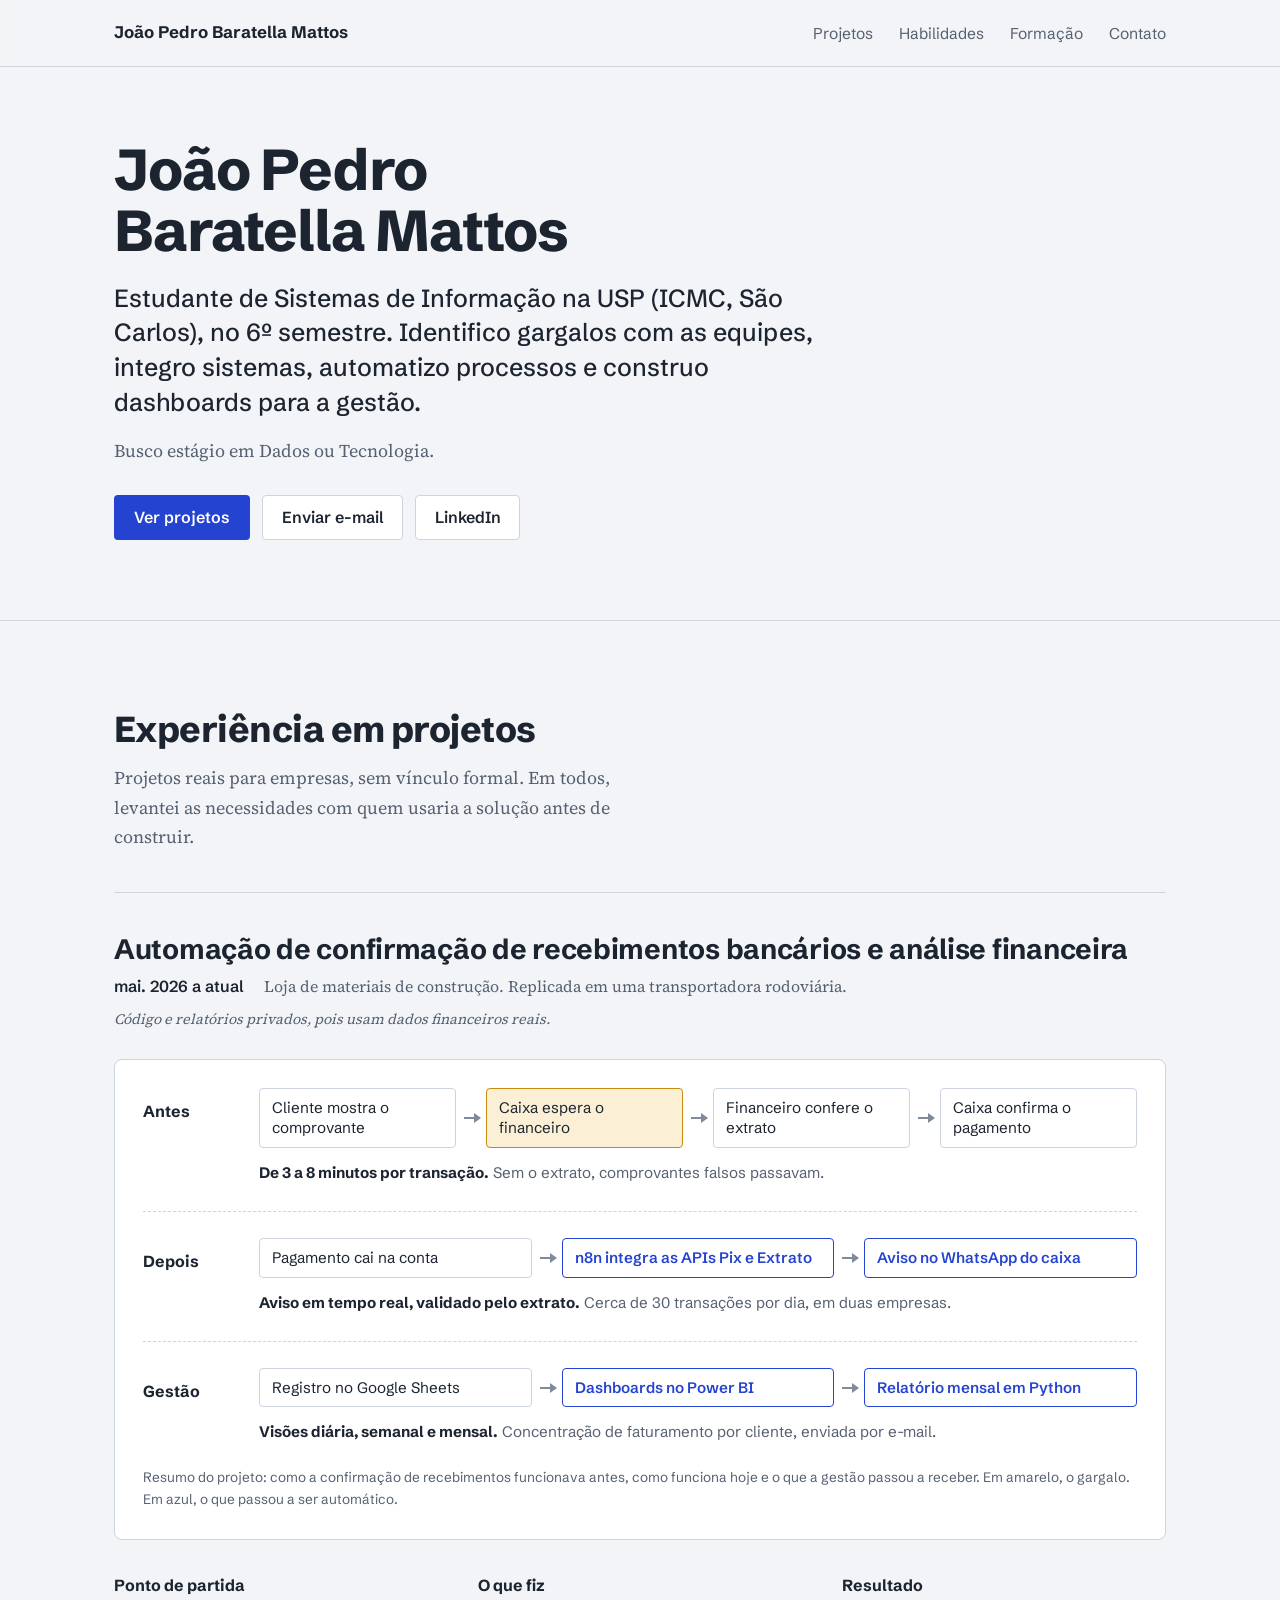
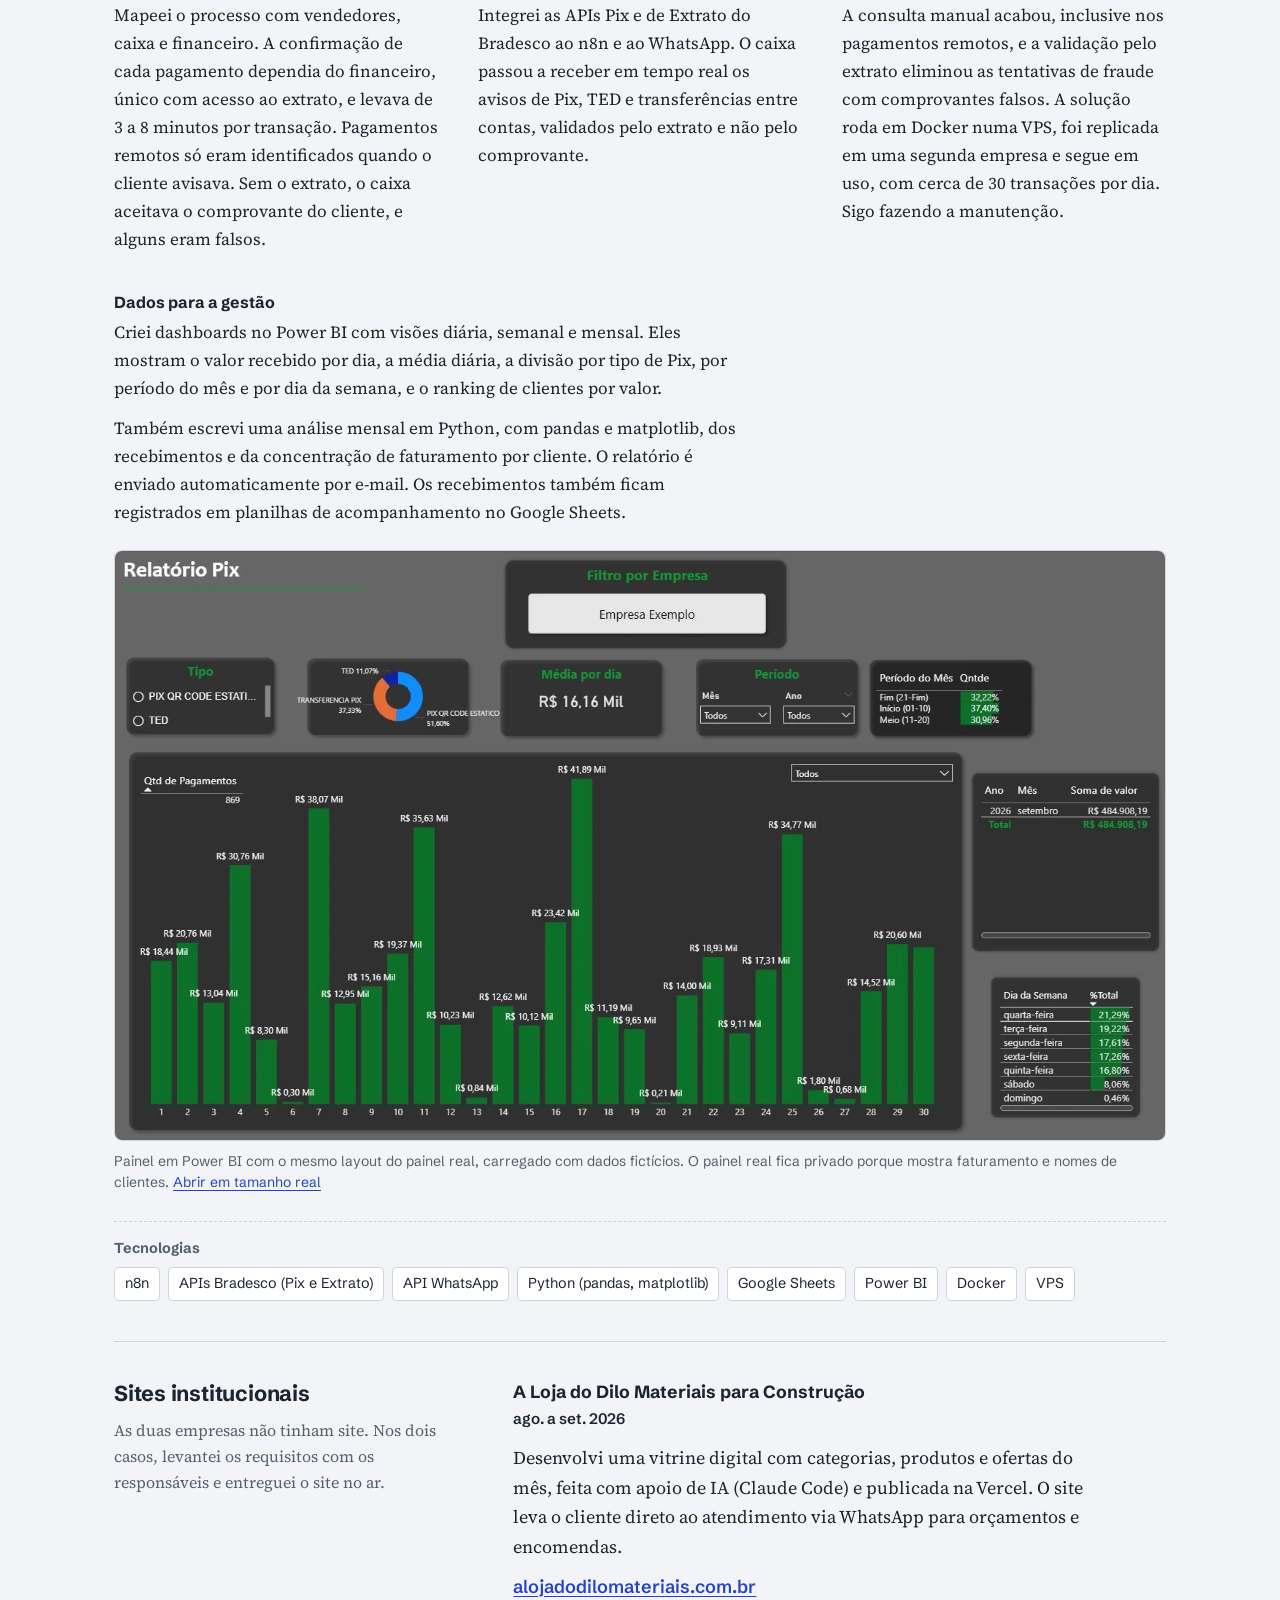
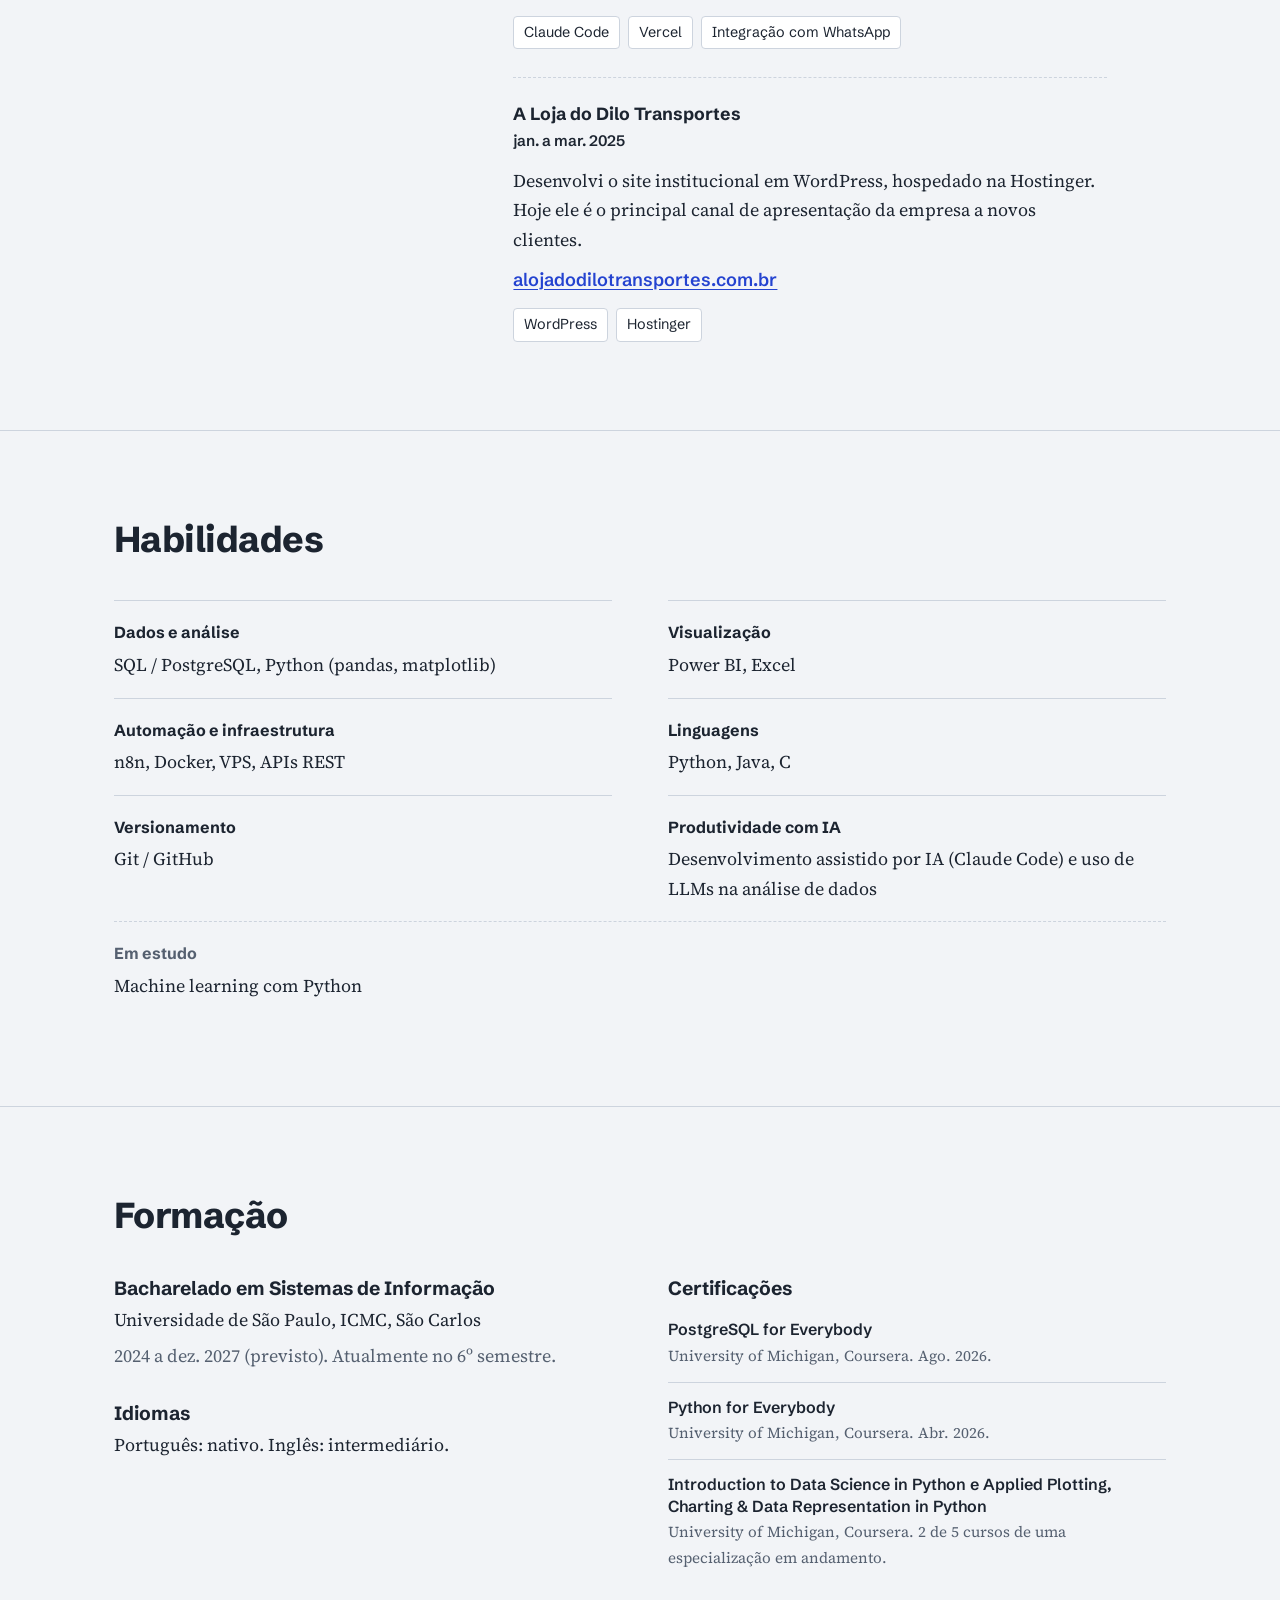
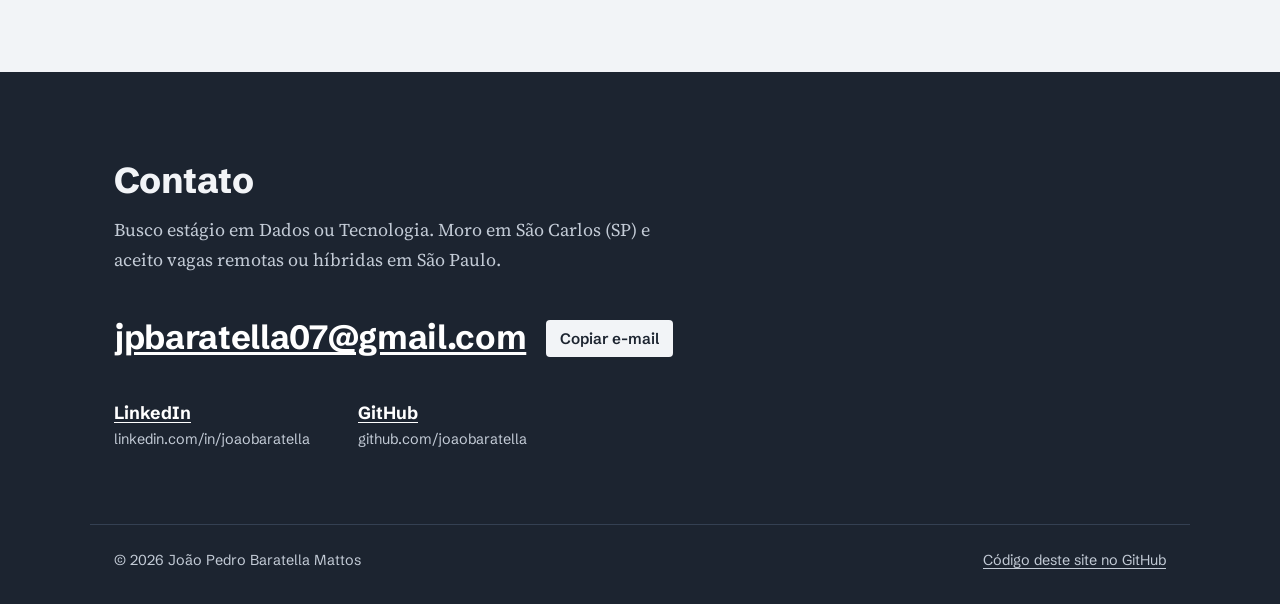
==== commit d311abea: "Reformula o portfólio com HTML e CSS próprios Substitui o template BootstrapMade por uma página únic" ====
--- a/index.html
+++ b/index.html
@@ -1,342 +1,232 @@
-<!DOCTYPE html>
+<!doctype html>
 <html lang="pt-BR">
-
 <head>
   <meta charset="utf-8">
-  <meta content="width=device-width, initial-scale=1.0" name="viewport">
-  <title>João Baratella - Portfólio</title>
-  <meta name="description" content="Portfólio profissional de João Baratella - Desenvolvedor Backend Python, FastAPI e Automação">
-  <meta name="keywords" content="Python, FastAPI, Backend, Automação, PIX, Desenvolvimento">
-
-  <link href="assets/img/favicon.png" rel="icon">
-  <link href="assets/img/apple-touch-icon.png" rel="apple-touch-icon">
-
-  <link href="https://fonts.googleapis.com" rel="preconnect">
-  <link href="https://fonts.gstatic.com" rel="preconnect" crossorigin>
-  <link href="https://fonts.googleapis.com/css2?family=Roboto:wght@100;300;400;500;700;900&family=Quicksand:wght@300;400;500;600;700&family=Domine:wght@400;500;600;700&display=swap" rel="stylesheet">
-
-  <link href="assets/vendor/bootstrap/css/bootstrap.min.css" rel="stylesheet">
-  <link href="assets/vendor/bootstrap-icons/bootstrap-icons.css" rel="stylesheet">
-  <link href="assets/vendor/aos/aos.css" rel="stylesheet">
-  <link href="assets/vendor/swiper/swiper-bundle.min.css" rel="stylesheet">
-  <link href="assets/vendor/glightbox/css/glightbox.min.css" rel="stylesheet">
-
-  <link href="assets/css/main.css" rel="stylesheet">
+  <meta name="viewport" content="width=device-width, initial-scale=1">
+  <title>João Pedro Baratella Mattos | Dados e Tecnologia</title>
+  <meta name="description" content="Estudante de Sistemas de Informação na USP (ICMC, São Carlos). Projetos reais de automação, análise de dados e sites institucionais. Busco estágio em Dados ou Tecnologia.">
+  <meta name="author" content="João Pedro Baratella Mattos">
+  <meta name="theme-color" content="#F2F4F7" media="(prefers-color-scheme: light)">
+  <meta name="theme-color" content="#12171E" media="(prefers-color-scheme: dark)">
+  <meta name="color-scheme" content="light dark">
+  <link rel="canonical" href="https://joaobaratella.github.io/">
+
+  <meta property="og:type" content="website">
+  <meta property="og:locale" content="pt_BR">
+  <meta property="og:url" content="https://joaobaratella.github.io/">
+  <meta property="og:title" content="João Pedro Baratella Mattos | Dados e Tecnologia">
+  <meta property="og:description" content="Estudante de Sistemas de Informação na USP. Projetos reais de automação, análise de dados e sites institucionais.">
+  <meta property="og:image" content="https://joaobaratella.github.io/assets/img/og.png">
+  <meta property="og:image:width" content="1200">
+  <meta property="og:image:height" content="630">
+  <meta name="twitter:card" content="summary_large_image">
+
+  <link rel="icon" href="assets/img/favicon.svg" type="image/svg+xml">
+  <link rel="apple-touch-icon" href="assets/img/apple-touch-icon.png">
+  <link rel="preload" href="assets/fonts/schibsted-grotesk-latin.woff2" as="font" type="font/woff2" crossorigin>
+  <link rel="preload" href="assets/fonts/source-serif-4-latin.woff2" as="font" type="font/woff2" crossorigin>
+  <link rel="stylesheet" href="assets/css/style.css">
+  <script src="assets/js/main.js" defer></script>
 </head>
-
-<body class="index-page">
-
-  <header id="header" class="header d-flex align-items-center fixed-top">
-    <div class="container-fluid position-relative d-flex align-items-center justify-content-between">
-      <a href="index.html" class="logo d-flex align-items-center me-auto me-xl-0 text-white text-decoration-none">
-        <i class="bi bi-terminal fs-2 me-2"></i> <!-- Ícone de terminal -->
-        <h1 class="sitename mb-0">JB</h1> <!-- Iniciais -->
-      </a>
-
-      <nav id="navmenu" class="navmenu">
+<body>
+  <a class="pular" href="#conteudo">Pular para o conteúdo</a>
+
+  <header class="topo">
+    <div class="wrap topo-in">
+      <a class="marca" href="#inicio">João Pedro Baratella Mattos</a>
+      <nav aria-label="Seções">
         <ul>
-          <li><a href="#hero" class="active">Home</a></li>
-          <li><a href="#about">Sobre Mim</a></li>
-          <li><a href="#resume">Habilidades</a></li>
-          <li><a href="#portfolio">Portfólio</a></li>
-          <li><a href="#contact">Contato</a></li>
+          <li><a href="#projetos">Projetos</a></li>
+          <li><a href="#habilidades">Habilidades</a></li>
+          <li><a href="#formacao">Formação</a></li>
+          <li><a href="#contato">Contato</a></li>
         </ul>
-        <i class="mobile-nav-toggle d-xl-none bi bi-list"></i>
       </nav>
-
-      <div class="header-social-links">
-        <a href="https://github.com/joaobaratella" target="_blank" class="github"><i class="bi bi-github"></i></a>
-        <a href="https://linkedin.com/in/joaobaratella" target="_blank" class="linkedin"><i class="bi bi-linkedin"></i></a>
-      </div>
     </div>
   </header>
 
-  <main class="main">
-
-    <section id="hero" class="hero section dark-background text-center">
-      <img src="assets/img/zTI.png" alt="" data-aos="fade-in">
-      <div class="container text-center" data-aos="fade-up" data-aos-delay="100">
-        <h2>João Baratella</h2>
-        <p>Estudante de Sistemas de Informação na USP</p>
-        <p><span class="typed" data-typed-items="DESENVOLVEDOR BACKEND, AUTOMAÇÃO DE SISTEMAS, INTEGRAÇÃO DE APIs"></span><span class="typed-cursor" aria-hidden="true">|</span></p>
-        <a href="#about" class="btn-scroll" title="Scroll Down"><i class="bi bi-chevron-down"></i></a>
-      </div>
-    </section><section id="about" class="about section text-center">
-      <div class="container section-title" data-aos="fade-up">
-        <span class="description-title">Sobre mim</span>
-        <h2>Sobre Mim</h2>
-      </div><div class="container" data-aos="fade-up" data-aos-delay="100">
-        <div class="row gy-4 justify-content-center">
-          <div class="col-lg-10 content">
-            <h2>Desenvolvedor Backend &amp; Especialista em Automação</h2>
-            <p class="fst-italic py-3">
-              Estudante de Sistemas de Informação na USP São Carlos, focado em desenvolvimento backend e arquitetura de software. 
-              Apaixonado por Python, automação de processos e integração de APIs de pagamento.
-            </p>
-            
-            <div class="row justify-content-center mt-4">
-              <div class="col-lg-5">
-                <ul class="list-unstyled sobre-lista-grande">
-                  <li><i class="bi bi-chevron-right text-primary"></i> <strong>Email:</strong> <span>jpbaratella@usp.br</span></li>
-                  <li><i class="bi bi-chevron-right text-primary"></i> <strong>Instituição:</strong> <span>USP São Carlos</span></li>
-                  <li><i class="bi bi-chevron-right text-primary"></i> <strong>Área:</strong> <span>Sistemas de Informação</span></li>
-                </ul>
+  <main id="conteudo">
+
+    <section class="capa" id="inicio" aria-labelledby="titulo">
+      <div class="wrap">
+        <h1 id="titulo">João Pedro Baratella Mattos</h1>
+        <p class="capa-lead">Estudante de Sistemas de Informação na USP (ICMC, São Carlos), no 6º semestre. Identifico gargalos com as equipes, integro sistemas, automatizo processos e construo dashboards para a gestão.</p>
+        <p class="capa-texto">Busco estágio em Dados ou Tecnologia.</p>
+        <div class="acoes">
+          <a class="btn btn-p" href="#projetos">Ver projetos</a>
+          <a class="btn btn-s" href="mailto:jpbaratella07@gmail.com">Enviar e-mail</a>
+          <a class="btn btn-s" href="https://www.linkedin.com/in/joaobaratella" target="_blank" rel="noopener">LinkedIn</a>
+        </div>
+      </div>
+    </section>
+
+    <section class="secao" id="projetos" aria-labelledby="projetos-titulo">
+      <div class="wrap">
+        <div class="secao-cab">
+          <h2 id="projetos-titulo">Experiência em projetos</h2>
+          <p>Projetos reais para empresas, sem vínculo formal. Em todos, levantei as necessidades com quem usaria a solução antes de construir.</p>
+        </div>
+
+        <article class="projeto destaque" aria-labelledby="p1">
+          <div class="projeto-meta">
+            <h3 id="p1">Automação de confirmação de recebimentos bancários e análise financeira</h3>
+            <p class="periodo">mai. 2026 a atual</p>
+            <p>Loja de materiais de construção. Replicada em uma transportadora rodoviária.</p>
+            <p class="obs">Código e relatórios privados, pois usam dados financeiros reais.</p>
+          </div>
+            <figure class="fluxo" aria-labelledby="fluxo-legenda">
+              <div class="fluxo-linha">
+                <p class="fluxo-rotulo">Antes</p>
+                <ol class="passos">
+                  <li>Cliente mostra o comprovante</li>
+                  <li class="gargalo">Caixa espera o financeiro</li>
+                  <li>Financeiro confere o extrato</li>
+                  <li>Caixa confirma o pagamento</li>
+                </ol>
+                <p class="fluxo-efeito"><strong>De 3 a 8 minutos por transação.</strong> Sem o extrato, comprovantes falsos passavam.</p>
               </div>
-              <div class="col-lg-5">
-                <ul class="list-unstyled sobre-lista-grande">
-                  <li><i class="bi bi-chevron-right text-primary"></i> <strong>GitHub:</strong> <span><a href="https://github.com/joaobaratella" target="_blank">joaobaratella</a></span></li>
-                  <li><i class="bi bi-chevron-right text-primary"></i> <strong>Especialização:</strong> <span>Backend Python</span></li>
-                  <li><i class="bi bi-chevron-right text-primary"></i> <strong>Experiência:</strong> <span>Desenvolvimento & Automação</span></li>
-                </ul>
+              <div class="fluxo-linha">
+                <p class="fluxo-rotulo">Depois</p>
+                <ol class="passos">
+                  <li>Pagamento cai na conta</li>
+                  <li class="auto">n8n integra as APIs Pix e Extrato</li>
+                  <li class="auto">Aviso no WhatsApp do caixa</li>
+                </ol>
+                <p class="fluxo-efeito"><strong>Aviso em tempo real, validado pelo extrato.</strong> Cerca de 30 transações por dia, em duas empresas.</p>
               </div>
-            </div>
-          </div>
-        </div>
-      </div>
-    </section><section id="resume" class="resume section text-center">
-      <div class="container section-title" data-aos="fade-up">
-        <span class="description-title">Habilidades</span>
-        <h2>Habilidades e Competências</h2>
-      </div><div class="container">
-        <div class="row justify-content-center">
-          <div class="col-lg-5 mx-2" data-aos="fade-up" data-aos-delay="100">
-            <h3 class="resume-title mb-4">Habilidades Técnicas</h3>
-
-            <div class="resume-item pb-4">
-              <h4>Python & FastAPI</h4>
-              <p><em>Desenvolvimento de APIs e aplicações backend com FastAPI, seguindo as melhores práticas de desenvolvimento.</em></p>
-            </div>
-
-            <div class="resume-item pb-4">
-              <h4>Banco de Dados</h4>
-              <p><em>PostgreSQL</em></p>
-              <ul class="list-unstyled">
-                <li>Design e otimização de schemas</li>
-                <li>Queries complexas e índices</li>
-                <li>Gestão de dados em produção</li>
-              </ul>
-            </div>
-
-            <div class="resume-item pb-4">
-              <h4>Automação e Integração</h4>
-              <p><em>Sistemas de automação PIX e integração com APIs</em></p>
-              <ul class="list-unstyled">
-                <li>Automação de Pagamentos PIX (Bradesco API)</li>
-                <li>Webhooks e processamento de eventos</li>
-                <li>Integração com Google Sheets</li>
-              </ul>
-            </div>
-          </div>
-
-          <div class="col-lg-5 mx-2" data-aos="fade-up" data-aos-delay="200">
-            <h3 class="resume-title mb-4">Habilidades Interpessoais</h3>
-            
-            <div class="resume-item pb-4">
-              <h4>Liderança e Gestão</h4>
-              <p><em>Experiência em coordenação de projetos e trabalho em equipe</em></p>
-              <ul class="list-unstyled">
-                <li>Liderança de projetos técnicos</li>
-                <li>Gestão de Projetos ágil</li>
-                <li>Comunicação técnica clara</li>
-              </ul>
-            </div>
-
-            <div class="resume-item pb-4">
-              <h4>Resolução de Problemas</h4>
-              <p><em>Abordagem analítica para resolução de desafios técnicos complexos</em></p>
-              <ul class="list-unstyled">
-                <li>Debugging e otimização de performance</li>
-                <li>Arquitetura escalável de sistemas</li>
-                <li>Implementação de soluções robustas</li>
-              </ul>
-            </div>
-
-            <div class="resume-item pb-4">
-              <h4>Interesses Tecnológicos</h4>
-              <p><em>Áreas de foco e desenvolvimento contínuo</em></p>
-              <ul class="list-unstyled">
-                <li>Desenvolvimento Python avançado</li>
-                <li>Automação de sistemas</li>
-                <li>Integração de APIs de pagamento</li>
-              </ul>
-            </div>
-          </div>
-        </div>
-      </div>
-    </section><section id="portfolio" class="portfolio section text-center">
-      <div class="container section-title" data-aos="fade-up">
-        <span class="description-title">Portfólio</span>
-        <h2>Portfólio de Projetos</h2>
-        <p>Principais projetos desenvolvidos</p>
-      </div><div class="container">
-        <div class="row gy-4 justify-content-center" data-aos="fade-up" data-aos-delay="200">
-          
-          <div class="col-lg-5 col-md-6">
-            <div class="card h-100 shadow-sm border-0 text-start">
-              <div class="card-body p-4 d-flex flex-column">
-                <div class="d-flex align-items-center mb-3">
-                  <i class="bi bi-currency-exchange text-primary me-3" style="font-size: 2rem;"></i>
-                  <h4 class="card-title fw-bold mb-0 fs-5">Automação de Pagamentos PIX</h4>
-                </div>
-                <p class="card-text text-muted mb-4 flex-grow-1">
-                  Sistema backend desenvolvido em Python e FastAPI que processa notificações de pagamento via Webhooks utilizando a API do Bradesco, registrando os dados automaticamente no Google Sheets.
-                </p>
-                <div class="mt-auto border-top pt-3">
-                  <h6 class="fw-bold mb-1 fs-6">Tecnologias Utilizadas:</h6>
-                  <p class="small text-secondary mb-0">n8n, Webhooks, Google Sheets API, Bradesco API, Docker</p>
-                </div>
+              <div class="fluxo-linha">
+                <p class="fluxo-rotulo">Gestão</p>
+                <ol class="passos">
+                  <li>Registro no Google Sheets</li>
+                  <li class="auto">Dashboards no Power BI</li>
+                  <li class="auto">Relatório mensal em Python</li>
+                </ol>
+                <p class="fluxo-efeito"><strong>Visões diária, semanal e mensal.</strong> Concentração de faturamento por cliente, enviada por e-mail.</p>
               </div>
-            </div>
-          </div><div class="col-lg-5 col-md-6">
-            <div class="card h-100 shadow-sm border-0 text-start">
-              <div class="card-body p-4 d-flex flex-column">
-                <div class="d-flex align-items-center mb-3">
-                  <i class="bi bi-truck text-primary me-3" style="font-size: 2rem;"></i>
-                  <h4 class="card-title fw-bold mb-0 fs-5">A Loja do Dilo Transportes</h4>
-                </div>
-                <p class="card-text text-muted mb-4 flex-grow-1">
-                  Desenvolvimento de site institucional expositivo para apresentar os serviços da transportadora. O projeto focou em estabelecer a presença digital da empresa, com layout responsivo e botões de contato rápido e direto para facilitar a comunicação com os clientes.
-                </p>
-                <div class="mt-auto border-top pt-3">
-                  <h6 class="fw-bold mb-1 fs-6">Tecnologias Utilizadas:</h6>
-                  <p class="small text-secondary mb-0">Desenvolvimento Web Front-end, Design Responsivo, Integração de Links de Contato</p>
-                </div>
-              </div>
-            </div>
-          </div></div>
-      </div>
-    </section><section id="contact" class="contact section text-center">
-      <div class="container section-title" data-aos="fade-up">
-        <span class="description-title">Contato</span>
-        <h2>Entre em Contato</h2>
-        <p>Vamos conversar sobre novas oportunidades e projetos</p>
-      </div><div class="container" data-aos="fade-up" data-aos-delay="100">
-        <div class="row gy-4 justify-content-center" data-aos="fade-up" data-aos-delay="200">
-
-          <div class="col-lg-4 col-md-6">
-            <div class="info-item d-flex flex-column justify-content-center align-items-center shadow-sm p-4 rounded">
-              <i class="bi bi-envelope fs-2 mb-3 text-primary"></i>
-              <h3>Email</h3>
-              <p><a href="mailto:jpbaratella@usp.br" class="text-decoration-none">jpbaratella@usp.br</a></p>
-            </div>
-          </div><div class="col-lg-4 col-md-6">
-            <div class="info-item d-flex flex-column justify-content-center align-items-center shadow-sm p-4 rounded">
-              <i class="bi bi-github fs-2 mb-3 text-primary"></i>
-              <h3>GitHub</h3>
-              <p><a href="https://github.com/joaobaratella" target="_blank" class="text-decoration-none">github.com/joaobaratella</a></p>
-            </div>
-          </div><div class="col-lg-4 col-md-6">
-            <div class="info-item d-flex flex-column justify-content-center align-items-center shadow-sm p-4 rounded">
-              <i class="bi bi-buildings fs-2 mb-3 text-primary"></i>
-              <h3>Localização</h3>
-              <p>USP São Carlos, Brasil</p>
-            </div>
-          </div></div>
-
-        <div class="row justify-content-center mt-5">
-          <div class="col-lg-8">
-            <form action="forms/contact.php" method="post" class="php-email-form" data-aos="fade-up" data-aos-delay="300">
-              <div class="row gy-4">
-                <div class="col-md-6">
-                  <input type="text" name="name" class="form-control text-center" placeholder="Seu Nome" required="">
-                </div>
-                <div class="col-md-6">
-                  <input type="email" class="form-control text-center" name="email" placeholder="Seu Email" required="">
-                </div>
-                <div class="col-md-12">
-                  <input type="text" class="form-control text-center" name="subject" placeholder="Assunto" required="">
-                </div>
-                <div class="col-md-12">
-                  <textarea class="form-control text-center" name="message" rows="6" placeholder="Mensagem" required=""></textarea>
-                </div>
-                <div class="col-md-12 text-center">
-                  <div class="loading">Enviando...</div>
-                  <div class="error-message"></div>
-                  <div class="sent-message">Sua mensagem foi enviada com sucesso!</div>
-                  <button type="submit" class="btn btn-primary mt-3 px-5 py-2">Enviar Mensagem</button>
-                </div>
-              </div>
-            </form>
-          </div>
-        </div>
+              <figcaption id="fluxo-legenda">Resumo do projeto: como a confirmação de recebimentos funcionava antes, como funciona hoje e o que a gestão passou a receber. Em amarelo, o gargalo. Em azul, o que passou a ser automático.</figcaption>
+            </figure>
+          <div class="projeto-corpo">
+            <div>
+              <h4>Ponto de partida</h4>
+              <p>Mapeei o processo com vendedores, caixa e financeiro. A confirmação de cada pagamento dependia do financeiro, único com acesso ao extrato, e levava de 3 a 8 minutos por transação. Pagamentos remotos só eram identificados quando o cliente avisava. Sem o extrato, o caixa aceitava o comprovante do cliente, e alguns eram falsos.</p>
+            </div>
+            <div>
+              <h4>O que fiz</h4>
+              <p>Integrei as APIs Pix e de Extrato do Bradesco ao n8n e ao WhatsApp. O caixa passou a receber em tempo real os avisos de Pix, TED e transferências entre contas, validados pelo extrato e não pelo comprovante.</p>
+            </div>
+            <div>
+              <h4>Resultado</h4>
+              <p>A consulta manual acabou, inclusive nos pagamentos remotos, e a validação pelo extrato eliminou as tentativas de fraude com comprovantes falsos. A solução roda em Docker numa VPS, foi replicada em uma segunda empresa e segue em uso, com cerca de 30 transações por dia. Sigo fazendo a manutenção.</p>
+            </div>
+          </div>
+          <div class="gestao">
+            <h4>Dados para a gestão</h4>
+            <p>Criei dashboards no Power BI com visões diária, semanal e mensal. Eles mostram o valor recebido por dia, a média diária, a divisão por tipo de Pix, por período do mês e por dia da semana, e o ranking de clientes por valor.</p>
+            <p>Também escrevi uma análise mensal em Python, com pandas e matplotlib, dos recebimentos e da concentração de faturamento por cliente. O relatório é enviado automaticamente por e-mail. Os recebimentos também ficam registrados em planilhas de acompanhamento no Google Sheets.</p>
+          </div>
+          <figure class="painel-bi">
+            <a href="assets/img/painel-power-bi.webp" target="_blank" rel="noopener"><img src="assets/img/painel-power-bi.webp" width="1442" height="806" loading="lazy" decoding="async" alt="Painel de recebimentos em Power BI com dados fictícios. Mostra o valor recebido em cada dia do mês em colunas, a média por dia, a divisão por tipo de pagamento (Pix QR Code, transferência Pix e TED), a distribuição por período do mês e por dia da semana, e filtros por empresa, mês e ano."></a>
+            <figcaption>Painel em Power BI com o mesmo layout do painel real, carregado com dados fictícios. O painel real fica privado porque mostra faturamento e nomes de clientes. <a href="assets/img/painel-power-bi.webp" target="_blank" rel="noopener">Abrir em tamanho real<span class="sr"> (abre em nova aba)</span></a></figcaption>
+          </figure>
+          <div class="stack">
+            <h5>Tecnologias</h5>
+            <ul>
+              <li>n8n</li><li>APIs Bradesco (Pix e Extrato)</li><li>API WhatsApp</li><li>Python (pandas, matplotlib)</li><li>Google Sheets</li><li>Power BI</li><li>Docker</li><li>VPS</li>
+            </ul>
+          </div>
+        </article>
+
+        <article class="projeto" aria-labelledby="p2">
+          <div class="projeto-meta">
+            <h3 id="p2">Sites institucionais</h3>
+            <p>As duas empresas não tinham site. Nos dois casos, levantei os requisitos com os responsáveis e entreguei o site no ar.</p>
+          </div>
+          <div class="projeto-corpo">
+            <div class="site">
+              <h4>A Loja do Dilo Materiais para Construção</h4>
+              <p class="periodo">ago. a set. 2026</p>
+              <p>Desenvolvi uma vitrine digital com categorias, produtos e ofertas do mês, feita com apoio de IA (Claude Code) e publicada na Vercel. O site leva o cliente direto ao atendimento via WhatsApp para orçamentos e encomendas.</p>
+              <p class="site-link"><a class="link-ext" href="https://www.alojadodilomateriais.com.br" target="_blank" rel="noopener">alojadodilomateriais.com.br<span class="sr"> (abre em nova aba)</span></a></p>
+              <ul class="tags" aria-label="Tecnologias"><li>Claude Code</li><li>Vercel</li><li>Integração com WhatsApp</li></ul>
+            </div>
+            <div class="site">
+              <h4>A Loja do Dilo Transportes</h4>
+              <p class="periodo">jan. a mar. 2025</p>
+              <p>Desenvolvi o site institucional em WordPress, hospedado na Hostinger. Hoje ele é o principal canal de apresentação da empresa a novos clientes.</p>
+              <p class="site-link"><a class="link-ext" href="https://alojadodilotransportes.com.br" target="_blank" rel="noopener">alojadodilotransportes.com.br<span class="sr"> (abre em nova aba)</span></a></p>
+              <ul class="tags" aria-label="Tecnologias"><li>WordPress</li><li>Hostinger</li></ul>
+            </div>
+          </div>
+        </article>
+      </div>
+    </section>
+
+    <section class="secao" id="habilidades" aria-labelledby="habilidades-titulo">
+      <div class="wrap">
+        <div class="secao-cab">
+          <h2 id="habilidades-titulo">Habilidades</h2>
+        </div>
+        <dl class="habilidades">
+          <div><dt>Dados e análise</dt><dd>SQL / PostgreSQL, Python (pandas, matplotlib)</dd></div>
+          <div><dt>Visualização</dt><dd>Power BI, Excel</dd></div>
+          <div><dt>Automação e infraestrutura</dt><dd>n8n, Docker, VPS, APIs REST</dd></div>
+          <div><dt>Linguagens</dt><dd>Python, Java, C</dd></div>
+          <div><dt>Versionamento</dt><dd>Git / GitHub</dd></div>
+          <div><dt>Produtividade com IA</dt><dd>Desenvolvimento assistido por IA (Claude Code) e uso de LLMs na análise de dados</dd></div>
+          <div class="estudo"><dt>Em estudo</dt><dd>Machine learning com Python</dd></div>
+        </dl>
+      </div>
+    </section>
+
+    <section class="secao" id="formacao" aria-labelledby="formacao-titulo">
+      <div class="wrap">
+        <div class="secao-cab">
+          <h2 id="formacao-titulo">Formação</h2>
+        </div>
+        <div class="formacao">
+          <div>
+            <h3>Bacharelado em Sistemas de Informação</h3>
+            <p>Universidade de São Paulo, ICMC, São Carlos</p>
+            <p class="periodo">2024 a dez. 2027 (previsto). Atualmente no 6º semestre.</p>
+            <h3 class="idioma">Idiomas</h3>
+            <p>Português: nativo. Inglês: intermediário.</p>
+          </div>
+          <div>
+            <h3>Certificações</h3>
+            <ul class="certs">
+              <li><strong>PostgreSQL for Everybody</strong><span>University of Michigan, Coursera. Ago. 2026.</span></li>
+              <li><strong>Python for Everybody</strong><span>University of Michigan, Coursera. Abr. 2026.</span></li>
+              <!-- PENDENTE: datas de conclusão dos dois cursos abaixo. -->
+              <li><strong>Introduction to Data Science in Python e Applied Plotting, Charting &amp; Data Representation in Python</strong><span>University of Michigan, Coursera. 2 de 5 cursos de uma especialização em andamento.</span></li>
+            </ul>
+          </div>
+        </div>
+      </div>
+    </section>
+
+    <section class="contato" id="contato" aria-labelledby="contato-titulo">
+      <div class="wrap">
+        <h2 id="contato-titulo">Contato</h2>
+        <p class="contato-texto">Busco estágio em Dados ou Tecnologia. Moro em São Carlos (SP) e aceito vagas remotas ou híbridas em São Paulo.</p>
+        <div class="email">
+          <a href="mailto:jpbaratella07@gmail.com">jpbaratella07@gmail.com</a>
+          <button type="button" class="copiar" data-copiar="jpbaratella07@gmail.com" hidden>Copiar e-mail</button>
+          <span class="copiado" role="status" aria-live="polite"></span>
+        </div>
+        <ul class="redes">
+          <li><a href="https://www.linkedin.com/in/joaobaratella" target="_blank" rel="noopener">LinkedIn<span class="sr"> (abre em nova aba)</span></a><span>linkedin.com/in/joaobaratella</span></li>
+          <li><a href="https://github.com/joaobaratella" target="_blank" rel="noopener">GitHub<span class="sr"> (abre em nova aba)</span></a><span>github.com/joaobaratella</span></li>
+        </ul>
       </div>
     </section>
 
   </main>
 
-  <footer id="footer" class="footer position-relative text-center dark-background py-5">
-    <div class="container">
-      <h3 class="mb-3">João Baratella</h3>
-      <p class="mb-4">Desenvolvedor Backend focado em automação de sistemas, arquitetura de software e integração de APIs de pagamento.</p>
-      
-      <div class="social-links d-flex justify-content-center mb-4">
-        <a href="https://github.com/joaobaratella" target="_blank" class="mx-2 fs-4"><i class="bi bi-github"></i></a>
-        <a href="https://linkedin.com/in/joaobaratella" target="_blank" class="mx-2 fs-4"><i class="bi bi-linkedin"></i></a>
-        <a href="mailto:jpbaratella@usp.br" class="mx-2 fs-4"><i class="bi bi-envelope"></i></a>
-      </div>
-      
-      <div class="copyright">
-        <span>Copyright</span> <strong class="px-1 sitename">João Baratella</strong> <span>2024 - Todos os direitos reservados</span>
-      </div>
-      <div class="credits mt-2">
-        Template by <a href="https://bootstrapmade.com/" class="text-decoration-none">BootstrapMade</a> | Adaptado para Portfólio
-      </div>
+  <footer class="rodape">
+    <div class="wrap">
+      <p>© 2026 João Pedro Baratella Mattos</p>
+      <p><a href="https://github.com/joaobaratella/joaobaratella.github.io" target="_blank" rel="noopener">Código deste site no GitHub<span class="sr"> (abre em nova aba)</span></a></p>
     </div>
   </footer>
-
-  <a href="#" id="scroll-top" class="scroll-top d-flex align-items-center justify-content-center"><i class="bi bi-arrow-up-short"></i></a>
-
-  <div id="preloader"></div>
-
-  <script src="assets/vendor/bootstrap/js/bootstrap.bundle.min.js"></script>
-  <script src="assets/vendor/php-email-form/validate.js"></script>
-  <script src="assets/vendor/aos/aos.js"></script>
-  <script src="assets/vendor/swiper/swiper-bundle.min.js"></script>
-  <script src="assets/vendor/glightbox/js/glightbox.min.js"></script>
-  <script src="assets/vendor/imagesloaded/imagesloaded.pkgd.min.js"></script>
-  <script src="assets/vendor/isotope-layout/isotope.pkgd.min.js"></script>
-
-  <script src="assets/js/main.js"></script>
-  <script>
-  document.addEventListener('DOMContentLoaded', () => {
-    const typed = document.querySelector('.typed');
-    if (typed) {
-      let items = typed.getAttribute('data-typed-items');
-      items = items.split(',');
-      let currentItem = 0;
-      let currentText = '';
-      let isDeleting = false;
-      let typeSpeed = 100;
-
-      function type() {
-        const fullText = items[currentItem];
-
-        if (isDeleting) {
-          currentText = fullText.substring(0, currentText.length - 1);
-          typeSpeed = 50; // Velocidade ao apagar
-        } else {
-          currentText = fullText.substring(0, currentText.length + 1);
-          typeSpeed = 100; // Velocidade ao digitar
-        }
-
-        typed.textContent = currentText;
-
-        if (!isDeleting && currentText === fullText) {
-          isDeleting = true;
-          typeSpeed = 2000; // Pausa no final da frase
-        } else if (isDeleting && currentText === '') {
-          isDeleting = false;
-          currentItem = (currentItem + 1) % items.length;
-          typeSpeed = 500;
-        }
-
-        setTimeout(type, typeSpeed);
-      }
-
-      type();
-    }
-  });
-  </script>
 </body>
-
-</html>+</html>
--- a/assets/css/style.css
+++ b/assets/css/style.css
@@ -0,0 +1,344 @@
+/* Portfólio de João Pedro Baratella Mattos
+   Direção visual: "Antes e depois". Texto alinhado à esquerda, sem animações.
+   Cores por função. O tema claro é o padrão; o escuro segue a preferência do sistema.
+   Destaque (cobalto) = ações e o que é automático. Gargalo (âmbar) = o problema. */
+
+@font-face {
+  font-family: "Schibsted Grotesk";
+  src: url("../fonts/schibsted-grotesk-latin.woff2") format("woff2");
+  font-weight: 400 800;
+  font-display: swap;
+}
+@font-face {
+  font-family: "Source Serif 4";
+  src: url("../fonts/source-serif-4-latin.woff2") format("woff2");
+  font-weight: 400 600;
+  font-display: swap;
+}
+
+:root {
+  color-scheme: light;
+  --fundo: #F2F4F7;          /* gelo */
+  --superficie: #FFFFFF;
+  --texto: #1C2430;          /* grafite */
+  --apoio: #556070;
+  --borda: #CDD4DE;          /* névoa */
+  --seta: #7F8A9B;
+  --acento: #2443D0;         /* cobalto */
+  --acento-forte: #1A32A3;
+  --sobre-acento: #FFFFFF;
+  --gargalo-borda: #C98A0B;  /* âmbar */
+  --gargalo-fundo: #FBF0D6;
+  --banda-fundo: #1C2430;    /* faixa de contato e rodapé */
+  --banda-texto: #F2F4F7;
+  --banda-apoio: #C3CBD6;
+  --banda-linha: #344052;
+  --banda-forte: #FFFFFF;
+
+  --sans: "Schibsted Grotesk", system-ui, -apple-system, "Segoe UI", sans-serif;
+  --serif: "Source Serif 4", Georgia, "Times New Roman", serif;
+
+  --largura: 1100px;
+  --gutter: 24px;
+  --raio: 4px;
+  --topo-visivel: 72px;      /* altura do menu fixo, usada no destino das âncoras */
+}
+
+@media (prefers-color-scheme: dark) {
+  :root {
+    color-scheme: dark;
+    --fundo: #12171E;
+    --superficie: #1A212B;
+    --texto: #E6EAF0;
+    --apoio: #A3AEBC;
+    --borda: #2E3846;
+    --seta: #8A95A6;
+    --acento: #8EA2FF;
+    --acento-forte: #B6C2FF;
+    --sobre-acento: #0E1430;
+    --gargalo-borda: #D9A23A;
+    --gargalo-fundo: #3A2E14;
+    --banda-fundo: #0B0F14;
+    --banda-texto: #E6EAF0;
+    --banda-apoio: #A3AEBC;
+    --banda-linha: #232B36;
+    --banda-forte: #FFFFFF;
+  }
+}
+
+*, *::before, *::after { box-sizing: border-box; }
+* { margin: 0; }
+
+html { -webkit-text-size-adjust: 100%; }
+@media (prefers-reduced-motion: no-preference) {
+  html { scroll-behavior: smooth; }
+}
+
+body {
+  background: var(--fundo);
+  color: var(--texto);
+  font-family: var(--serif);
+  font-size: 1.125rem;
+  line-height: 1.65;
+  text-rendering: optimizeLegibility;
+}
+
+a { color: var(--acento); text-underline-offset: 3px; }
+a:hover { color: var(--acento-forte); }
+:focus-visible { outline: 3px solid var(--acento); outline-offset: 3px; border-radius: 2px; }
+
+h1, h2, h3, h4, h5 { font-family: var(--sans); line-height: 1.15; }
+ul, ol { padding: 0; list-style: none; }
+
+.wrap { max-width: var(--largura); margin: 0 auto; padding: 0 var(--gutter); }
+
+.sr {
+  position: absolute; width: 1px; height: 1px; overflow: hidden;
+  clip: rect(0 0 0 0); white-space: nowrap;
+}
+
+.pular {
+  position: absolute; left: 16px; top: -60px; z-index: 20;
+  background: var(--texto); color: var(--fundo);
+  font-family: var(--sans); padding: 10px 16px; border-radius: var(--raio);
+}
+.pular:focus { top: 12px; color: var(--fundo); }
+
+/* Topo fixo ao rolar */
+.topo {
+  position: sticky; top: 0; z-index: 10;
+  background: color-mix(in srgb, var(--fundo) 90%, transparent);
+  -webkit-backdrop-filter: blur(10px); backdrop-filter: blur(10px);
+  border-bottom: 1px solid var(--borda);
+}
+.topo-in {
+  display: flex; justify-content: space-between; align-items: center;
+  gap: 12px 32px; flex-wrap: wrap; padding-top: 18px; padding-bottom: 18px;
+  font-family: var(--sans);
+}
+.marca { color: var(--texto); font-weight: 700; font-size: 1.05rem; text-decoration: none; }
+.marca:hover { color: var(--texto); }
+.topo nav ul { display: flex; gap: 6px 26px; flex-wrap: wrap; }
+.topo nav a { color: var(--apoio); text-decoration: none; font-size: .975rem; }
+.topo nav a:hover { color: var(--texto); text-decoration: underline; }
+
+/* Capa */
+.capa { padding: 72px 0 80px; }
+.capa h1 {
+  font-weight: 760;
+  font-size: clamp(2.2rem, 1.3rem + 3.6vw, 3.6rem);
+  line-height: 1.06;
+  letter-spacing: -0.02em;
+  max-width: 16ch;
+  text-wrap: balance;
+}
+.capa-lead {
+  margin-top: 20px; max-width: 48ch; font-family: var(--sans); font-weight: 500;
+  font-size: clamp(1.2rem, 1rem + .9vw, 1.55rem); line-height: 1.4; color: var(--texto); text-wrap: pretty;
+}
+.capa-texto { margin-top: 16px; max-width: 60ch; color: var(--apoio); }
+
+.acoes { display: flex; flex-wrap: wrap; gap: 12px; margin-top: 30px; }
+.btn {
+  display: inline-block; font-family: var(--sans); font-weight: 600; font-size: 1rem;
+  line-height: 1.2; padding: 13px 20px; border-radius: var(--raio); text-decoration: none;
+}
+.btn-p { background: var(--acento); color: var(--sobre-acento); }
+.btn-p:hover { background: var(--acento-forte); color: var(--sobre-acento); }
+.btn-s { background: var(--superficie); color: var(--texto); border: 1.5px solid var(--borda); padding: 11.5px 18.5px; }
+.btn-s:hover { color: var(--texto); border-color: var(--texto); }
+
+/* Diagrama antes e depois */
+.fluxo {
+  margin-top: 28px; background: var(--superficie); border: 1px solid var(--borda);
+  border-radius: 8px; padding: 28px; font-family: var(--sans);
+}
+.fluxo-linha { display: grid; grid-template-columns: 96px 1fr; column-gap: 20px; }
+.fluxo-linha + .fluxo-linha { margin-top: 26px; padding-top: 26px; border-top: 1px dashed var(--borda); }
+.fluxo-rotulo { font-weight: 700; font-size: 1rem; padding-top: 10px; }
+
+.passos { display: flex; gap: 30px; }
+.passos li {
+  position: relative; flex: 1; display: flex; align-items: center;
+  border: 1.5px solid var(--borda); border-radius: var(--raio);
+  padding: 9px 12px; font-size: .95rem; line-height: 1.3; background: var(--superficie);
+}
+.passos li.gargalo { border-color: var(--gargalo-borda); background: var(--gargalo-fundo); }
+.passos li.auto { border-color: var(--acento); color: var(--acento); font-weight: 600; }
+/* seta entre os passos: haste (after) e ponta (before) */
+.passos li:not(:last-child)::after,
+.passos li:not(:last-child)::before { content: ""; position: absolute; }
+.passos li:not(:last-child)::after {
+  right: -25px; top: calc(50% - 1px); width: 16px; height: 2px; background: var(--seta);
+}
+.passos li:not(:last-child)::before {
+  right: -26px; top: calc(50% - 5px);
+  border-left: 7px solid var(--seta); border-top: 5px solid transparent; border-bottom: 5px solid transparent;
+}
+.fluxo-efeito { grid-column: 2; margin-top: 12px; font-size: .95rem; color: var(--apoio); }
+.fluxo-efeito strong { color: var(--texto); }
+.fluxo figcaption { margin-top: 22px; font-size: .85rem; color: var(--apoio); }
+
+/* Seções */
+.secao { padding: 88px 0; border-top: 1px solid var(--borda); scroll-margin-top: calc(var(--topo-visivel) - 1px); }
+.secao-cab { margin-bottom: 40px; }
+.secao-cab h2, .contato h2 {
+  text-wrap: balance;
+  font-weight: 760; font-size: clamp(1.75rem, 1.4rem + 1.2vw, 2.25rem); letter-spacing: -0.015em;
+}
+.secao-cab p { margin-top: 12px; max-width: 62ch; color: var(--apoio); }
+
+/* Projetos */
+.projeto {
+  display: grid; grid-template-columns: minmax(0, 1fr) minmax(0, 1.9fr); gap: 24px 56px;
+  padding: 40px 0; border-top: 1px solid var(--borda);
+}
+.projeto:last-child { padding-bottom: 0; }
+.projeto-meta h3 { font-size: 1.35rem; font-weight: 700; letter-spacing: -0.01em; }
+.projeto-meta p { margin-top: 10px; font-size: 1rem; color: var(--apoio); }
+.projeto-meta .periodo { font-family: var(--sans); font-weight: 600; color: var(--texto); }
+.projeto-meta .obs { font-size: .9rem; font-style: italic; }
+.link-ext { font-family: var(--sans); font-weight: 600; }
+
+.projeto-corpo { max-width: 66ch; }
+.projeto-corpo h4 { font-size: 1rem; font-weight: 700; margin-top: 26px; }
+.projeto-corpo h4:first-child { margin-top: 0; }
+.projeto-corpo p { margin-top: 6px; }
+.projeto-corpo p + p { margin-top: 12px; }
+
+.stack { margin-top: 26px; padding-top: 18px; border-top: 1px dashed var(--borda); }
+.stack h5 { font-size: .9rem; font-weight: 700; color: var(--apoio); }
+.stack ul, .tags { display: flex; flex-wrap: wrap; gap: 8px; margin-top: 10px; font-family: var(--sans); font-size: .9rem; }
+.stack li, .tags li { border: 1px solid var(--borda); background: var(--superficie); border-radius: var(--raio); padding: 4px 10px; }
+.tags { margin-top: 14px; }
+
+/* Projeto em destaque (automação): largura total, diagrama, três colunas de texto, painel */
+.destaque { display: block; }
+.destaque .projeto-meta h3 { font-size: clamp(1.4rem, 1.2rem + .8vw, 1.75rem); max-width: 34ch; text-wrap: balance; }
+.destaque .projeto-meta { display: flex; flex-wrap: wrap; column-gap: 20px; align-items: baseline; }
+.destaque .projeto-meta h3 { flex: 0 0 100%; max-width: none; }
+.destaque .projeto-meta p { margin-top: 8px; }
+.destaque .projeto-corpo {
+  max-width: none; margin-top: 36px;
+  display: grid; grid-template-columns: repeat(3, minmax(0, 1fr)); gap: 24px 40px;
+}
+.destaque .projeto-corpo h4 { margin-top: 0; }
+.destaque .projeto-corpo p { font-size: 1.0625rem; }
+.destaque .gestao { margin-top: 40px; max-width: 70ch; }
+.destaque .gestao h4 { font-size: 1rem; font-weight: 700; }
+.destaque .gestao p { margin-top: 6px; font-size: 1.0625rem; }
+.destaque .gestao p + p { margin-top: 12px; }
+.destaque .painel-bi { margin-top: 24px; }
+.destaque .stack { margin-top: 28px; }
+
+/* Print do painel em Power BI (dados fictícios) */
+.painel-bi { margin-top: 28px; }
+.painel-bi img {
+  display: block; width: 100%; height: auto; border-radius: 8px;
+  border: 1px solid var(--borda); background: #3A3A3A;
+}
+.painel-bi figcaption { margin-top: 10px; font-family: var(--sans); font-size: .875rem; line-height: 1.5; color: var(--apoio); }
+
+/* Sites institucionais em um bloco só */
+.site + .site { margin-top: 28px; padding-top: 26px; border-top: 1px dashed var(--borda); }
+.site h4 { font-size: 1.1rem; font-weight: 700; }
+.site .periodo { margin-top: 4px; font-family: var(--sans); font-weight: 600; font-size: .95rem; }
+.site .site-link { margin-top: 10px; }
+
+/* Habilidades */
+.habilidades { display: grid; grid-template-columns: repeat(2, minmax(0, 1fr)); gap: 0 56px; }
+.habilidades > div { padding: 18px 0; border-top: 1px solid var(--borda); }
+.habilidades dt { font-family: var(--sans); font-weight: 700; font-size: 1rem; }
+.habilidades dd { margin-top: 4px; }
+.habilidades .estudo { grid-column: 1 / -1; border-top-style: dashed; }
+.habilidades .estudo dt { color: var(--apoio); }
+
+/* Formação */
+.formacao { display: grid; grid-template-columns: repeat(2, minmax(0, 1fr)); gap: 40px 56px; }
+.formacao h3 { font-size: 1.2rem; font-weight: 700; }
+.formacao p { margin-top: 6px; }
+.formacao .periodo { color: var(--apoio); }
+.formacao .idioma { margin-top: 32px; }
+.certs { margin-top: 6px; }
+.certs li { padding: 14px 0; border-bottom: 1px solid var(--borda); }
+.certs li:last-child { border-bottom: 0; }
+.certs strong { display: block; font-family: var(--sans); font-weight: 600; font-size: 1rem; line-height: 1.35; }
+.certs span { display: block; margin-top: 2px; font-size: .95rem; color: var(--apoio); }
+
+/* Contato e rodapé: faixa escura nos dois temas */
+.contato {
+  background: var(--banda-fundo); color: var(--banda-texto);
+  padding: 88px 0 72px; scroll-margin-top: calc(var(--topo-visivel) - 1px);
+}
+.contato a { color: var(--banda-forte); }
+.contato-texto { margin-top: 14px; max-width: 60ch; color: var(--banda-apoio); }
+.email { display: flex; flex-wrap: wrap; align-items: center; gap: 12px 20px; margin-top: 36px; }
+.email a {
+  font-family: var(--sans); font-weight: 700; letter-spacing: -0.01em;
+  font-size: clamp(1.3rem, 0.9rem + 2vw, 2.1rem); overflow-wrap: anywhere;
+}
+.copiar {
+  font-family: var(--sans); font-size: .95rem; font-weight: 600; cursor: pointer;
+  color: var(--banda-fundo); background: var(--banda-texto); border: 0; border-radius: var(--raio); padding: 9px 14px;
+}
+.copiar:hover { background: var(--banda-forte); }
+.copiado { font-family: var(--sans); font-size: .95rem; color: var(--banda-apoio); }
+.redes { display: flex; flex-wrap: wrap; gap: 16px 48px; margin-top: 32px; font-family: var(--sans); }
+.redes a { font-weight: 700; font-size: 1.1rem; }
+.redes span { display: block; font-size: .9rem; color: var(--banda-apoio); }
+
+.rodape { background: var(--banda-fundo); color: var(--banda-apoio); font-family: var(--sans); font-size: .9rem; }
+.rodape .wrap {
+  display: flex; flex-wrap: wrap; justify-content: space-between; gap: 8px 24px;
+  padding-top: 24px; padding-bottom: 32px; border-top: 1px solid var(--banda-linha);
+}
+.rodape a { color: var(--banda-apoio); }
+.rodape a:hover { color: var(--banda-forte); }
+.contato :focus-visible, .rodape :focus-visible { outline-color: var(--banda-forte); }
+
+/* Áreas de toque maiores (mínimo confortável de 32px) sem mudar o layout */
+.topo nav a, .site-link a, .redes a, .rodape a { display: inline-block; padding-block: 6px; margin-block: -6px; }
+
+/* Tablet */
+@media (max-width: 900px) {
+  .projeto { grid-template-columns: 1fr; gap: 18px; }
+  .destaque .projeto-corpo { grid-template-columns: 1fr; max-width: 66ch; gap: 26px; }
+  .projeto-meta h3 { max-width: 30ch; }
+}
+
+/* Celular: o nome rola para fora e só a linha do menu fica presa no topo */
+@media (max-width: 680px) {
+  :root { --gutter: 16px; --topo-visivel: 52px; }
+  .topo:has(nav) .marca { display: none; }
+  body { font-size: 1.0625rem; }
+  .topo-in { padding-top: 10px; padding-bottom: 10px; }
+  .topo nav ul { gap: 4px 20px; }
+  .capa { padding: 40px 0 56px; }
+  .acoes { display: grid; grid-template-columns: 1fr 1fr; gap: 10px; }
+  .acoes .btn { text-align: center; }
+  .acoes .btn-p { grid-column: 1 / -1; }
+  .fluxo { margin-top: 40px; padding: 20px 16px; }
+  .fluxo-linha { grid-template-columns: 1fr; }
+  .fluxo-rotulo { padding-top: 0; margin-bottom: 10px; }
+  .fluxo-efeito { grid-column: 1; }
+  .passos { flex-direction: column; gap: 22px; }
+  .passos li:not(:last-child)::after { right: auto; left: 20px; top: calc(100% + 4px); width: 2px; height: 10px; }
+  .passos li:not(:last-child)::before {
+    right: auto; left: 16px; top: calc(100% + 12px);
+    border-left: 5px solid transparent; border-right: 5px solid transparent;
+    border-top: 7px solid var(--seta); border-bottom: 0;
+  }
+  .secao { padding: 56px 0; }
+  .secao-cab { margin-bottom: 24px; }
+  .projeto { padding: 32px 0; }
+  .habilidades, .formacao { grid-template-columns: 1fr; }
+  .formacao { gap: 32px; }
+  .contato { padding: 56px 0 48px; }
+}
+
+@media print {
+  .topo { position: static; }
+  .topo nav, .acoes, .copiar, .pular { display: none; }
+  .contato, .rodape { background: none; color: #1C2430; }
+  .contato a, .rodape a { color: #1C2430; }
+}
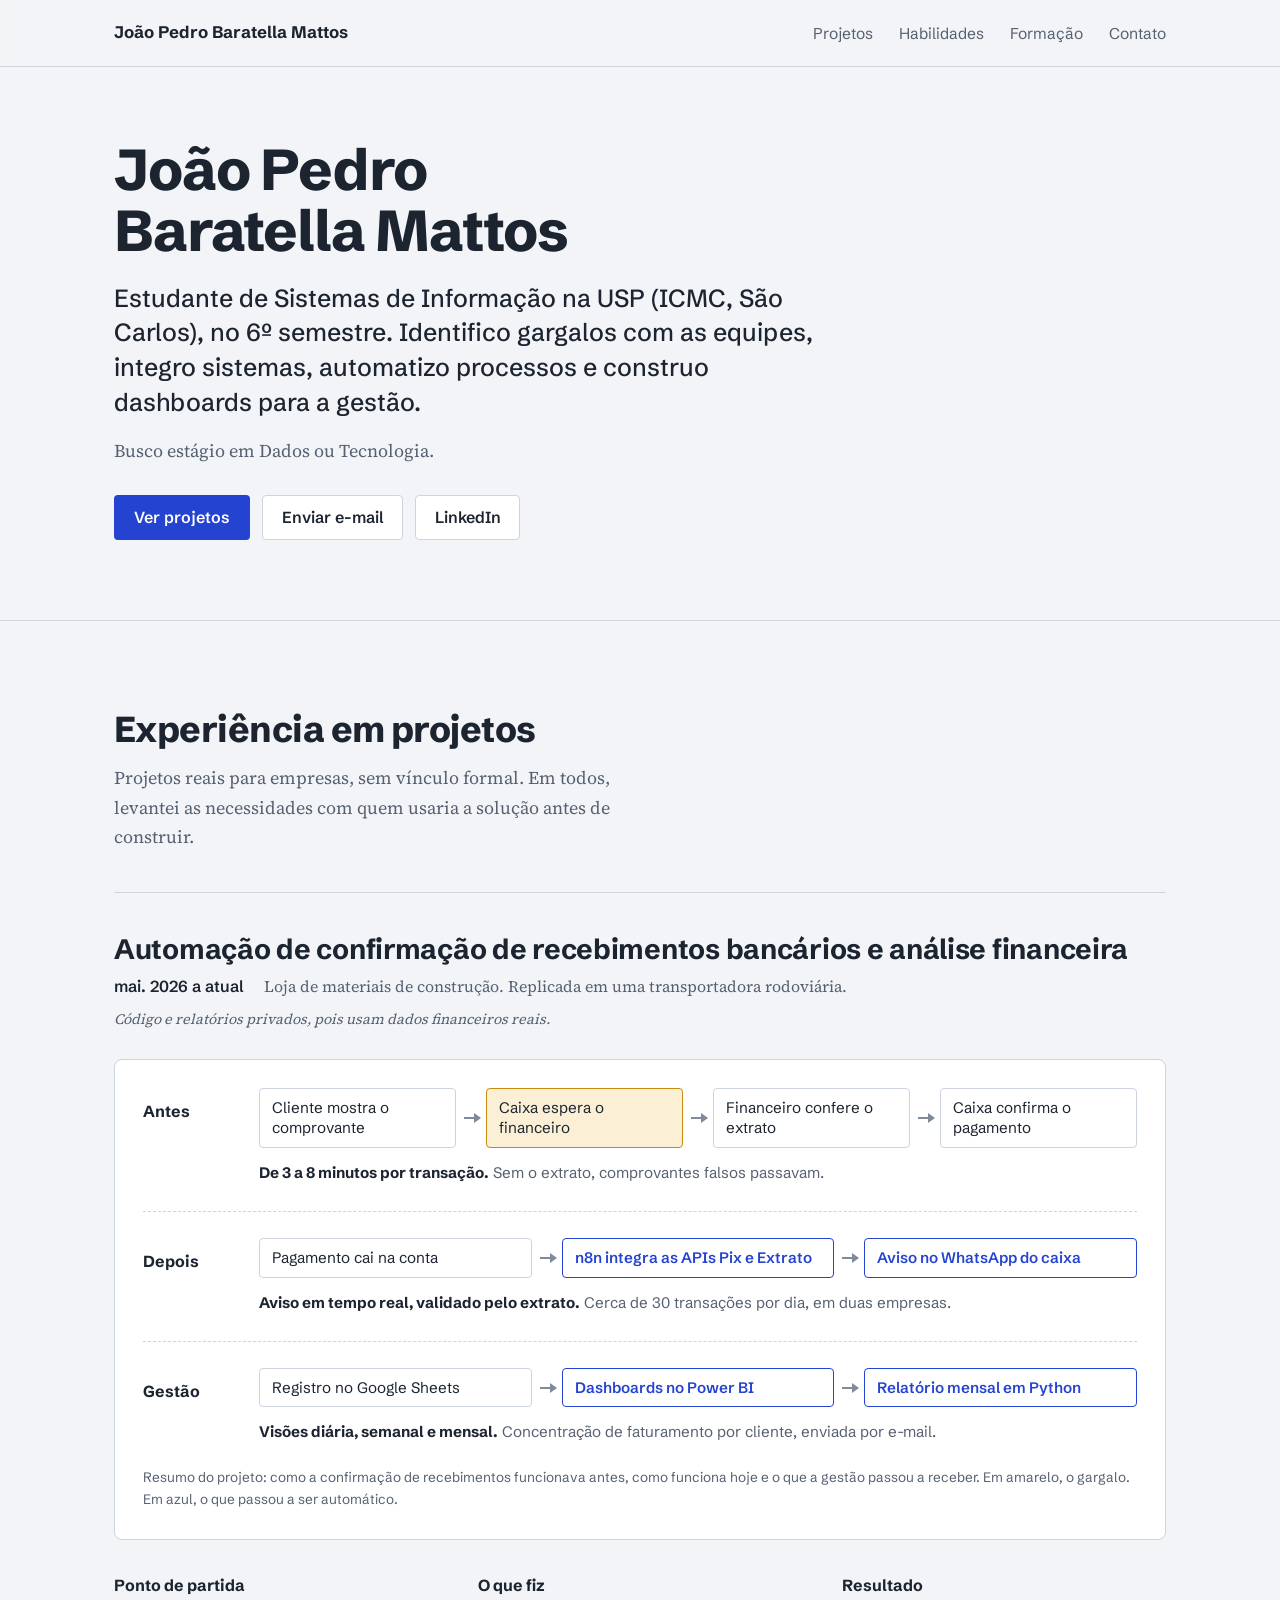
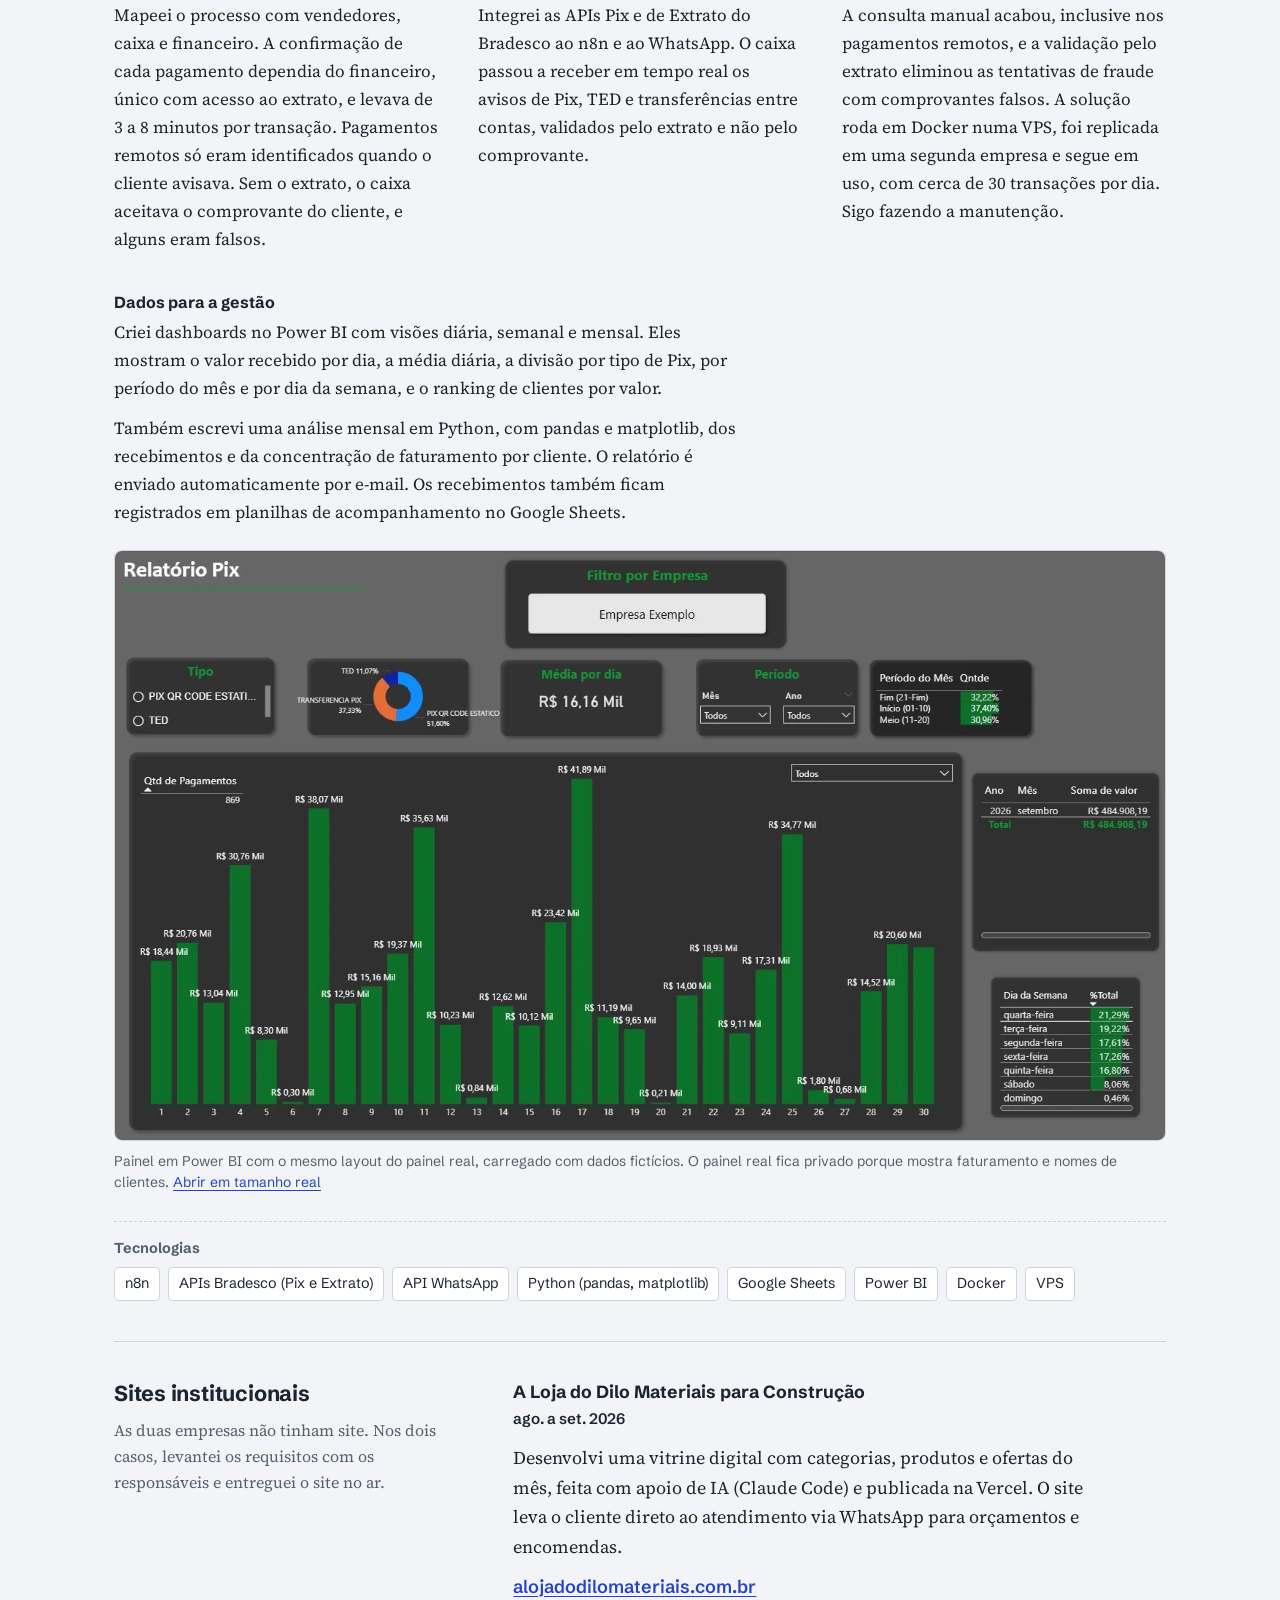
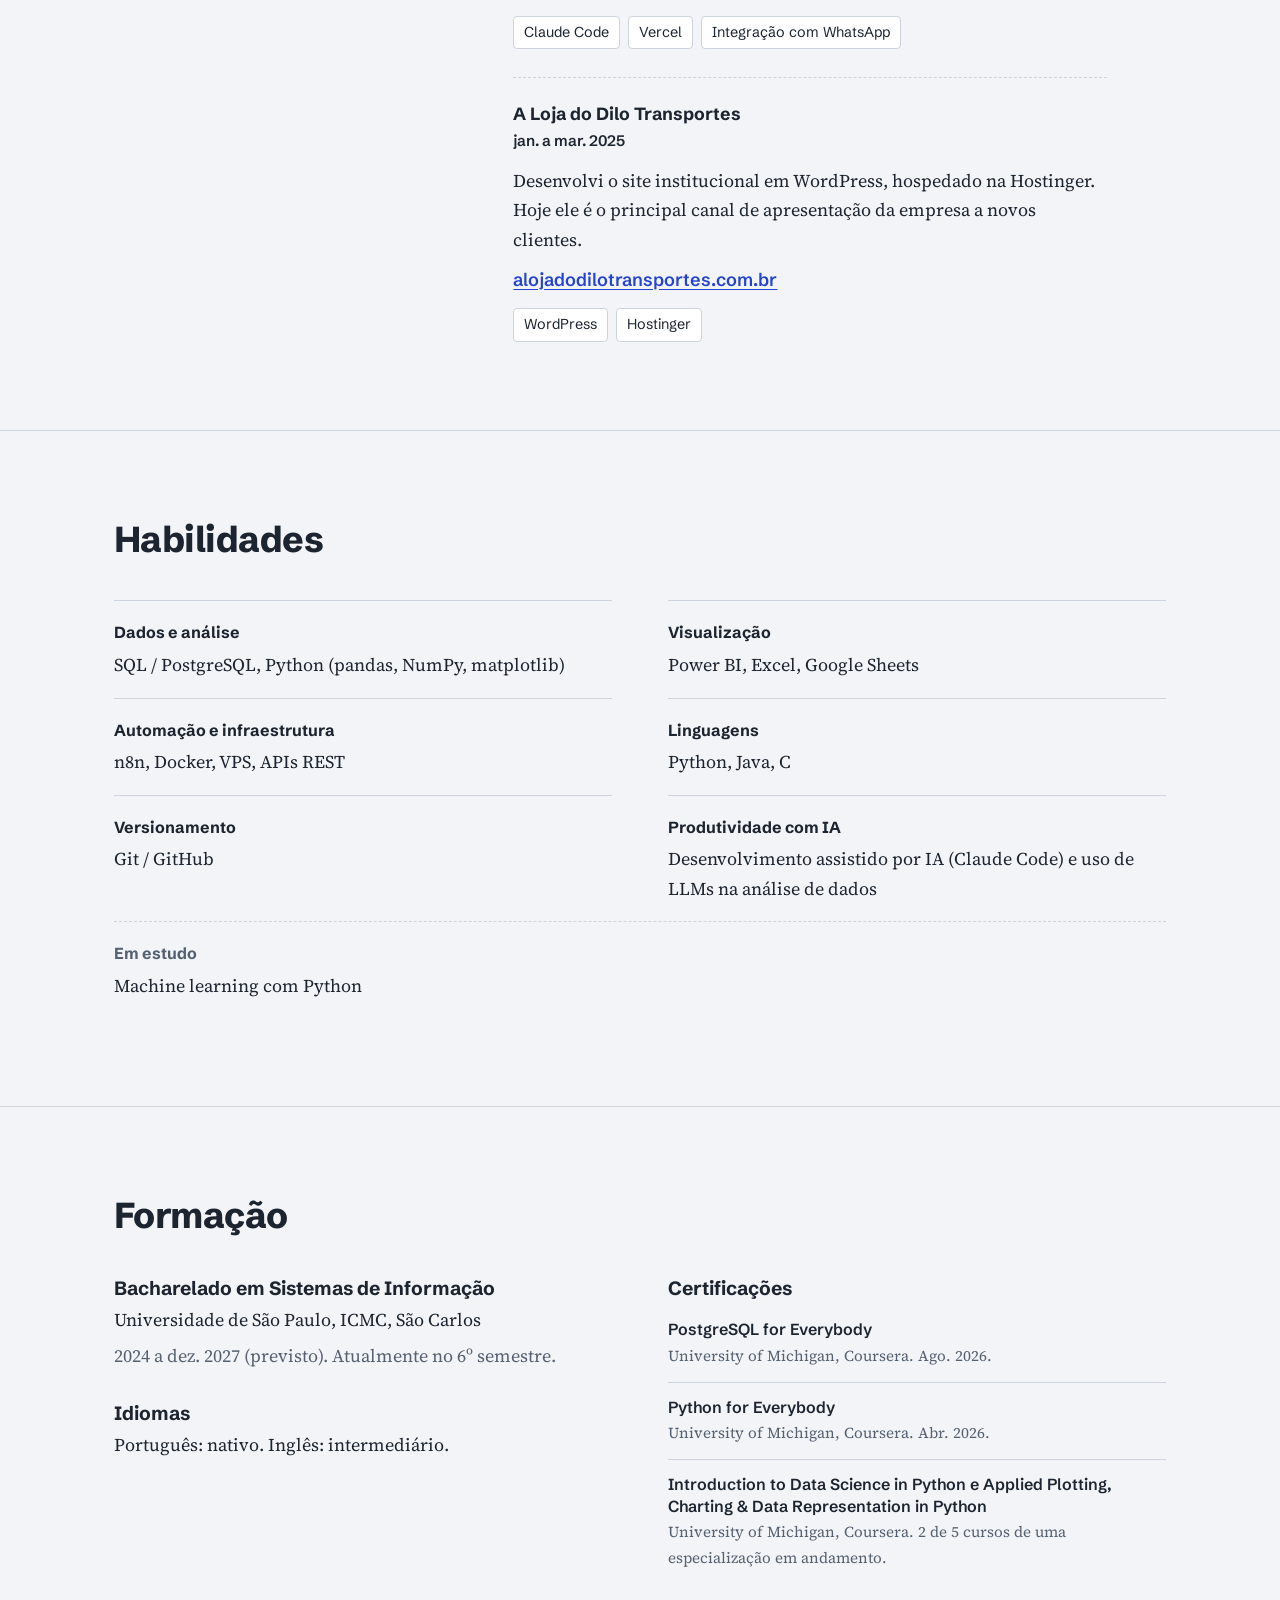
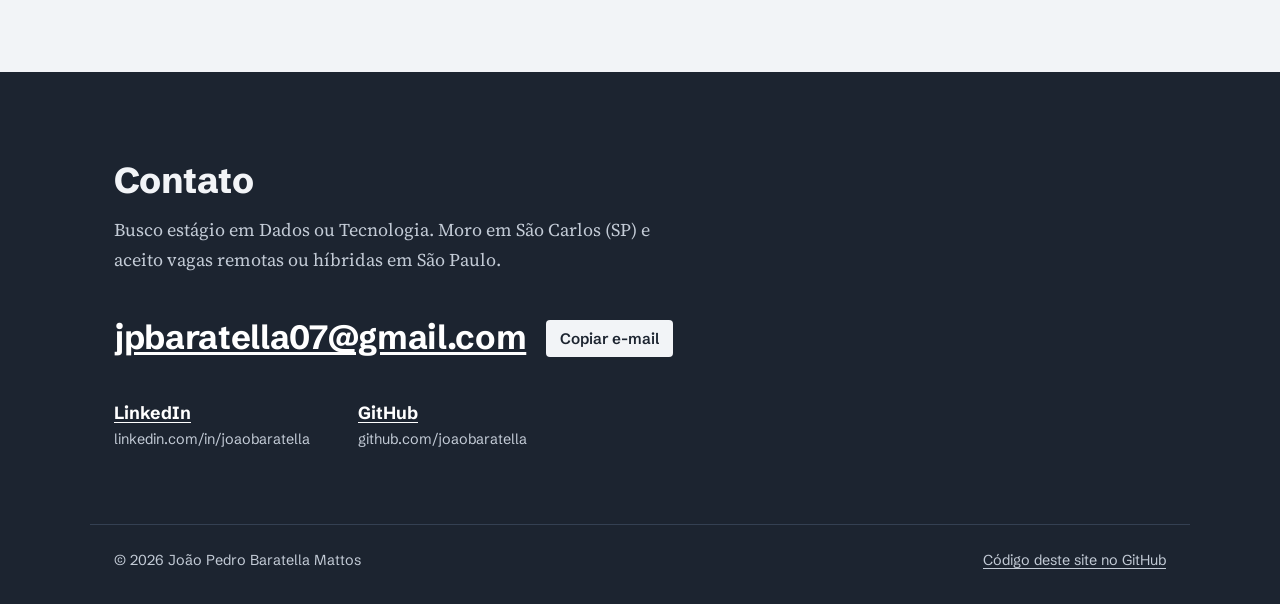
==== commit e4aa1aa6: "Adiciona NumPy e Google Sheets às habilidades Co-Authored-By: Claude Opus 5.5 <noreply@anthropic.com" ====
--- a/index.html
+++ b/index.html
@@ -167,8 +167,8 @@
           <h2 id="habilidades-titulo">Habilidades</h2>
         </div>
         <dl class="habilidades">
-          <div><dt>Dados e análise</dt><dd>SQL / PostgreSQL, Python (pandas, matplotlib)</dd></div>
-          <div><dt>Visualização</dt><dd>Power BI, Excel</dd></div>
+          <div><dt>Dados e análise</dt><dd>SQL / PostgreSQL, Python (pandas, NumPy, matplotlib)</dd></div>
+          <div><dt>Visualização</dt><dd>Power BI, Excel, Google Sheets</dd></div>
           <div><dt>Automação e infraestrutura</dt><dd>n8n, Docker, VPS, APIs REST</dd></div>
           <div><dt>Linguagens</dt><dd>Python, Java, C</dd></div>
           <div><dt>Versionamento</dt><dd>Git / GitHub</dd></div>
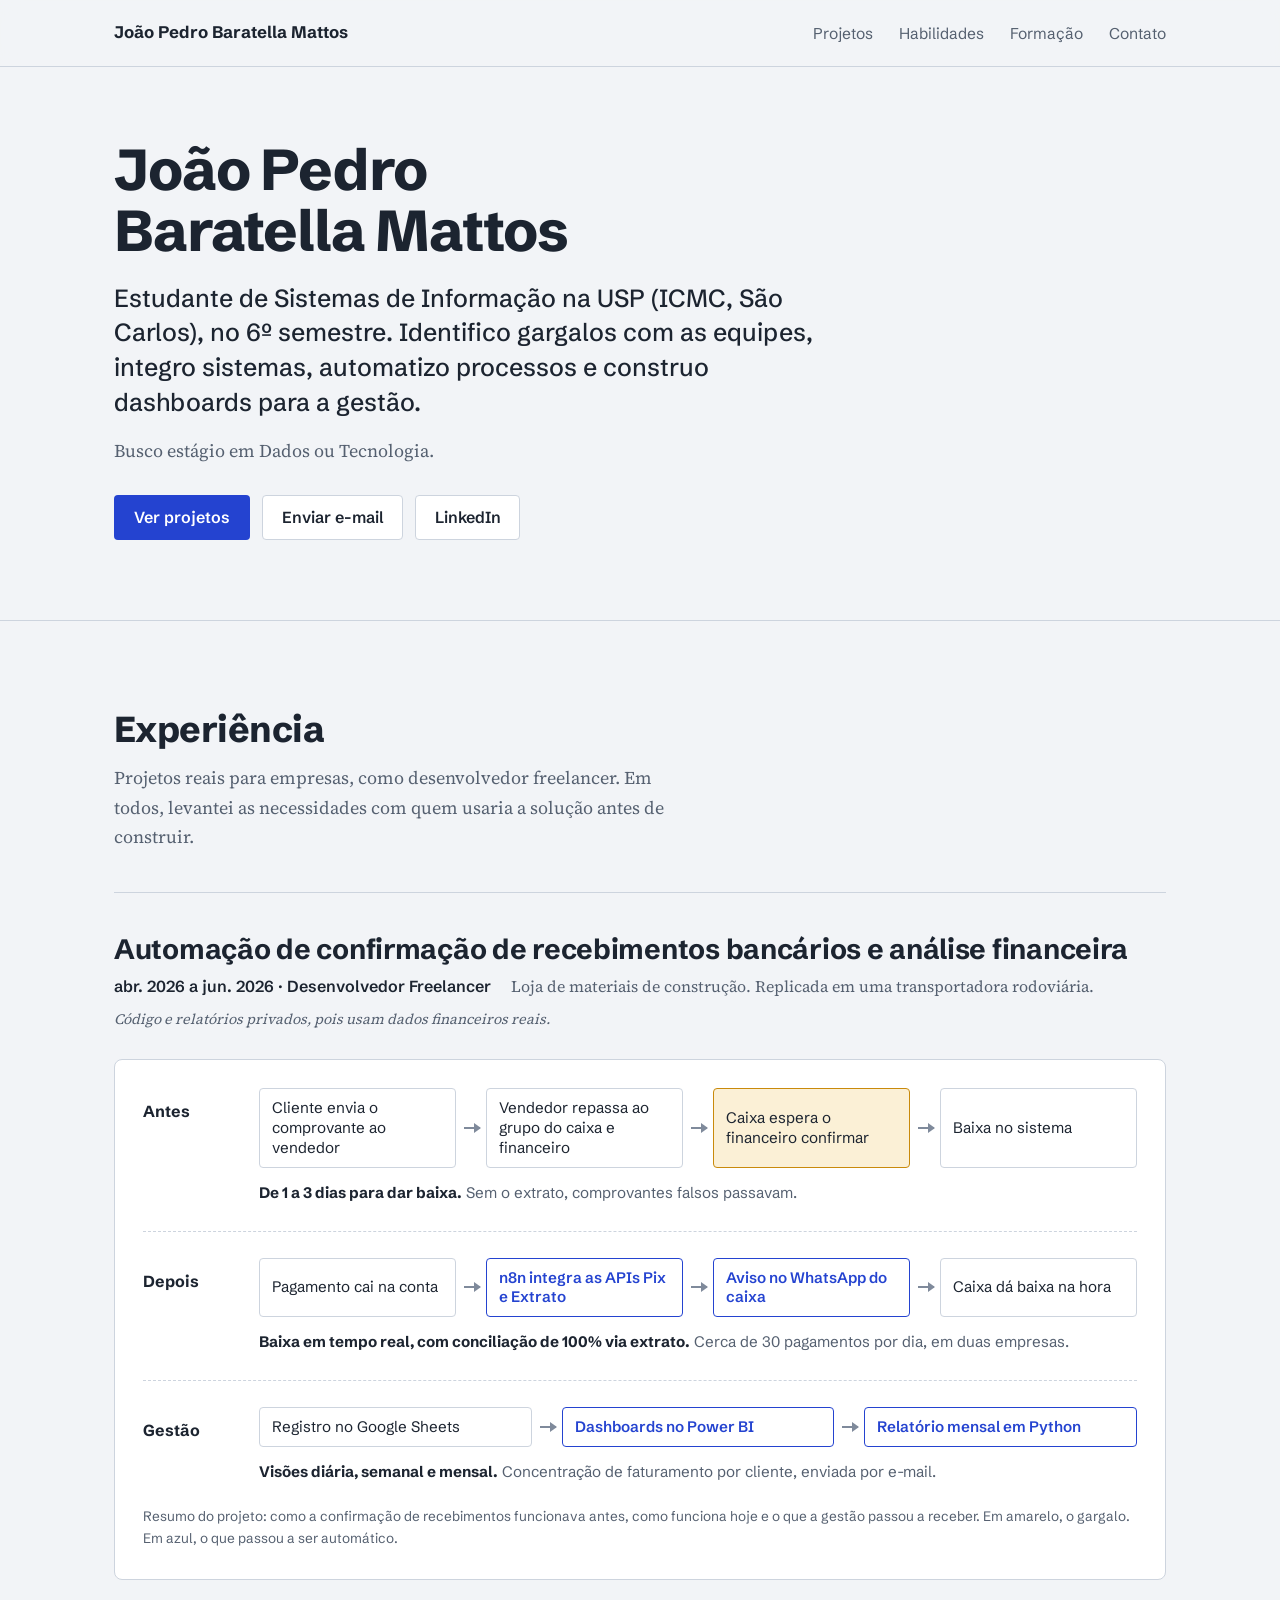
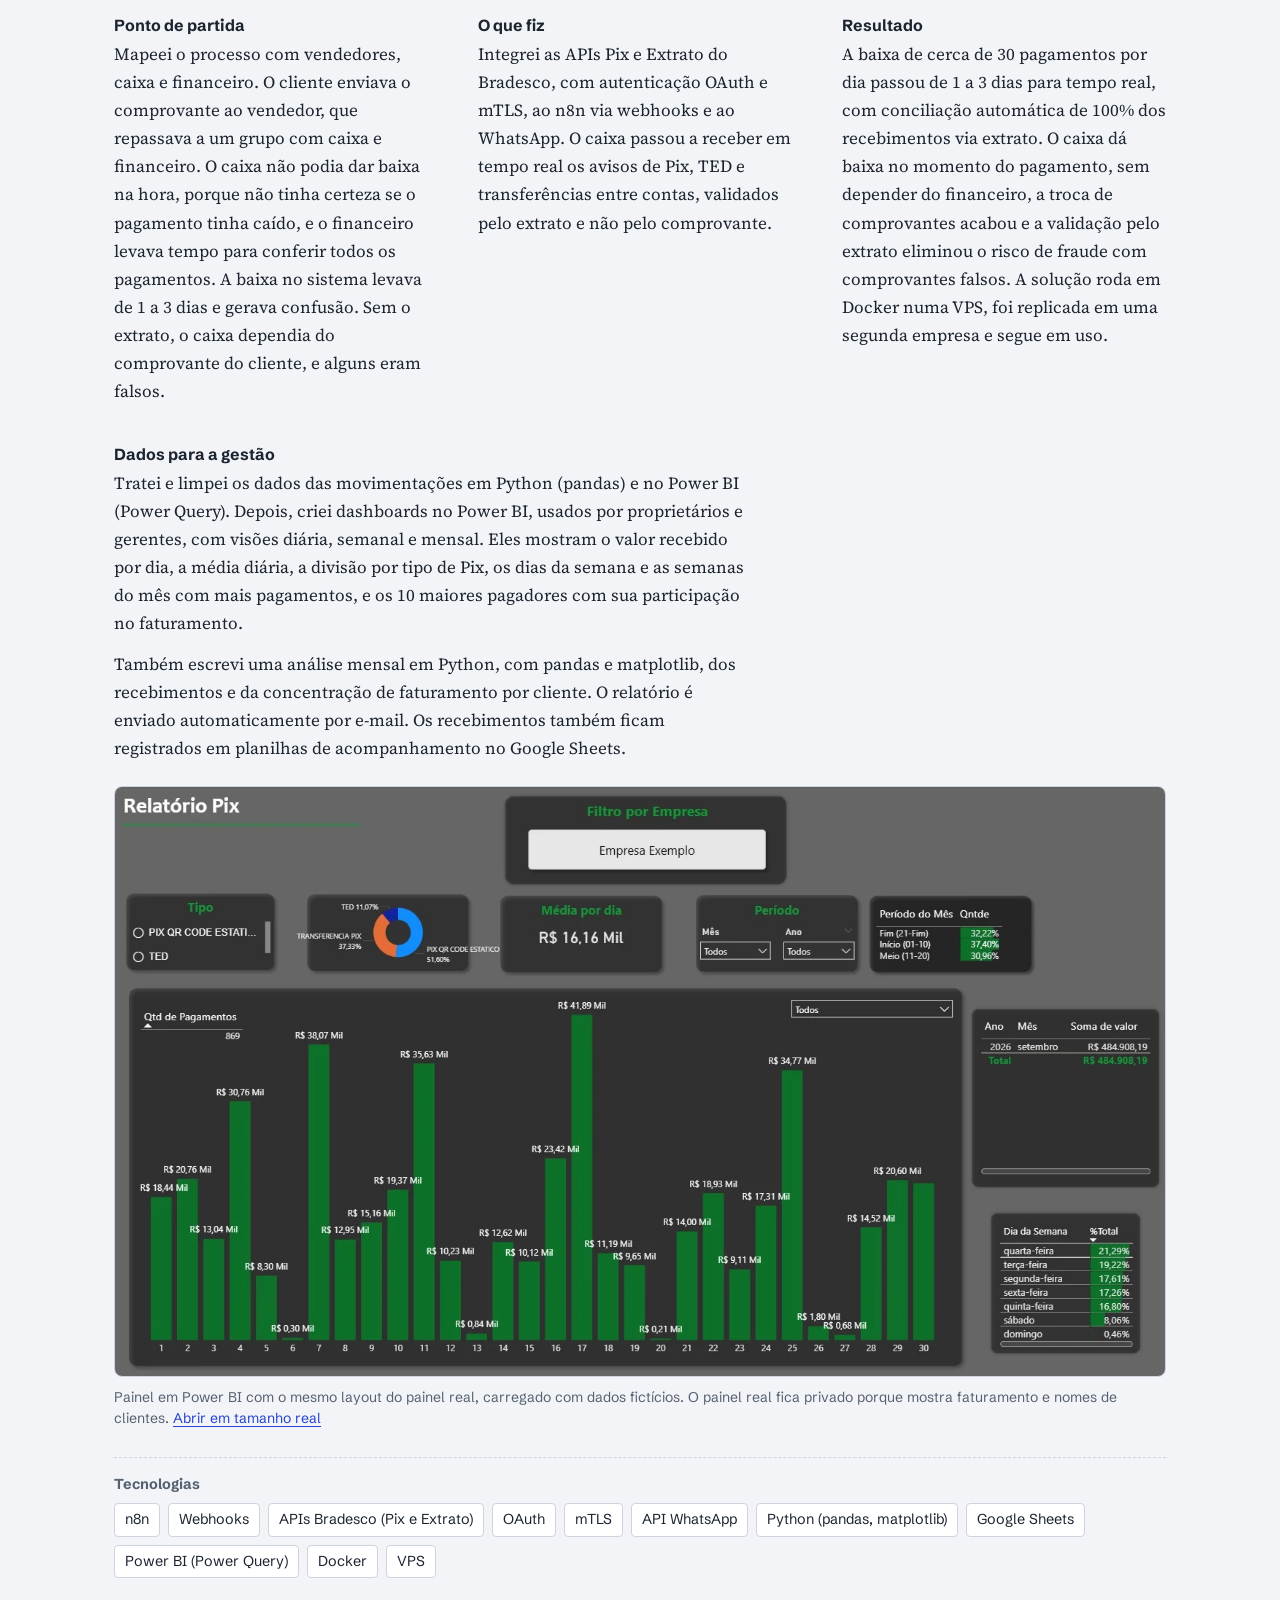
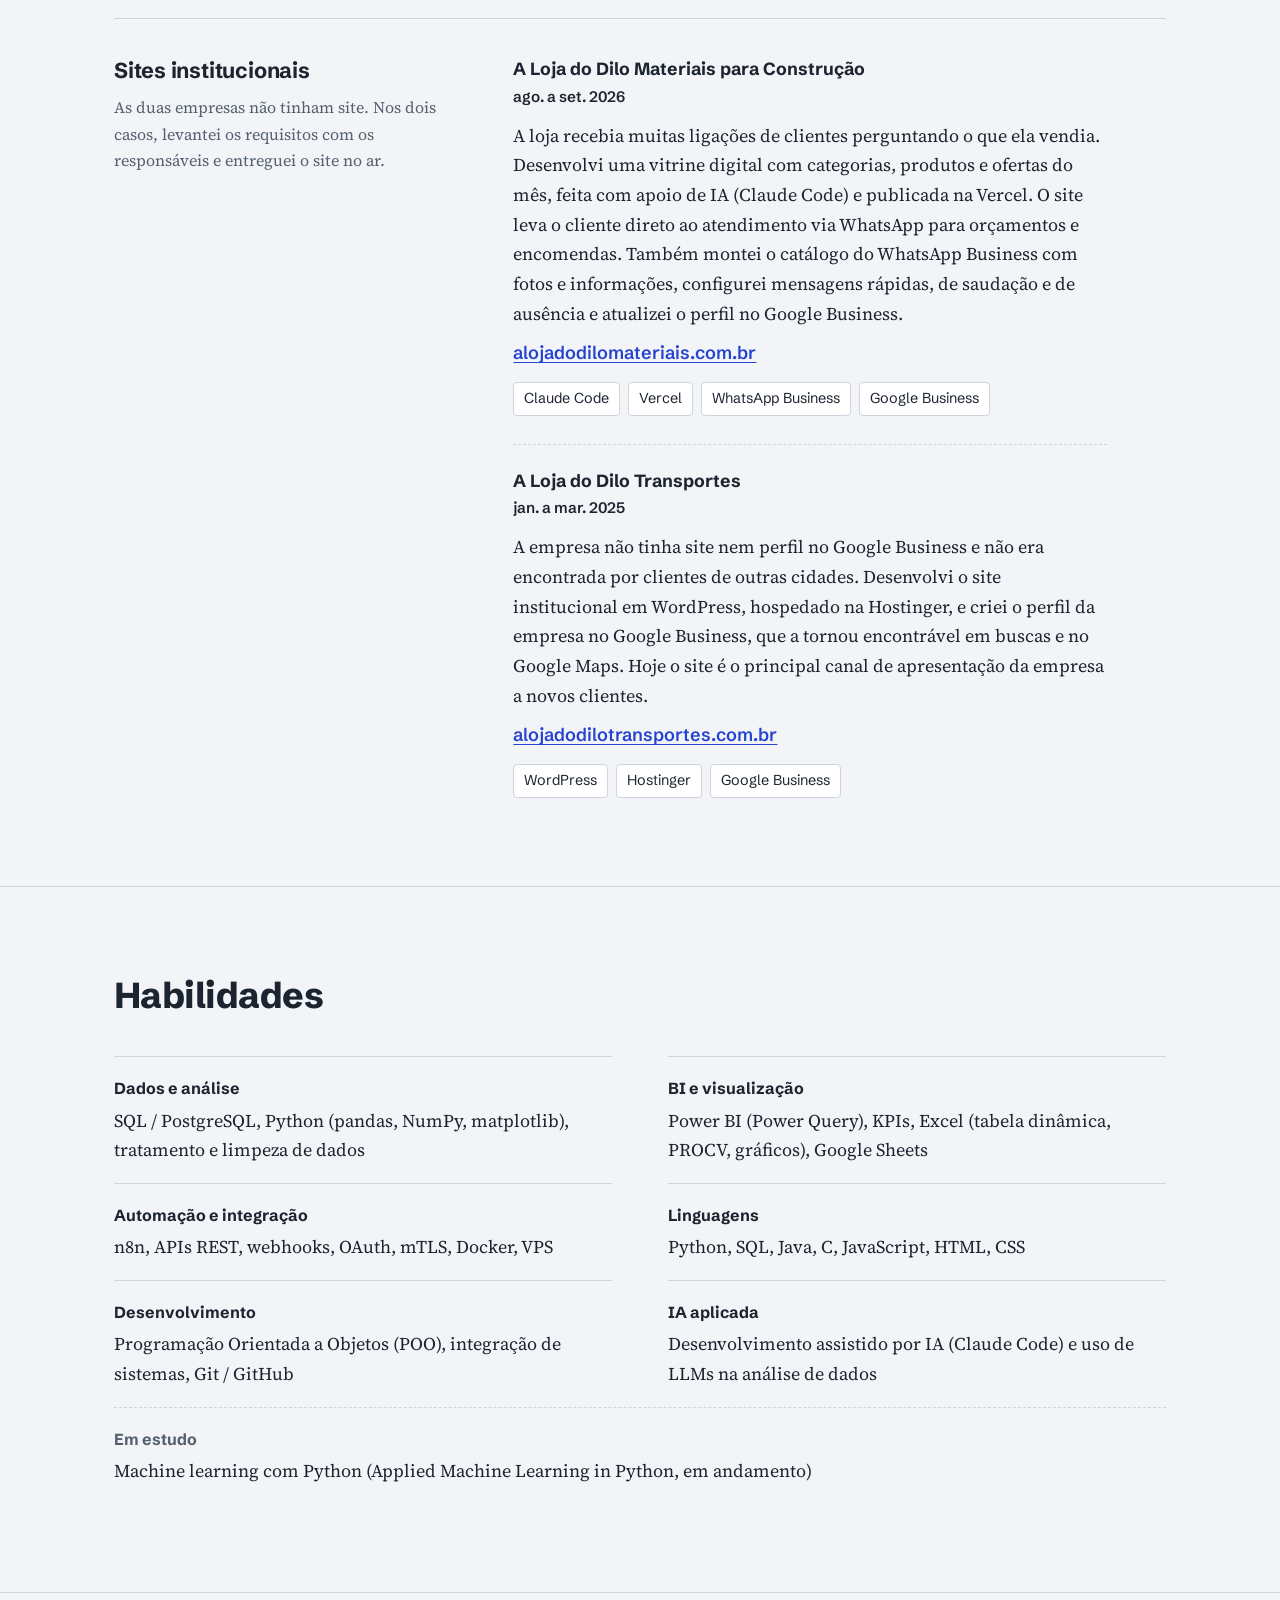
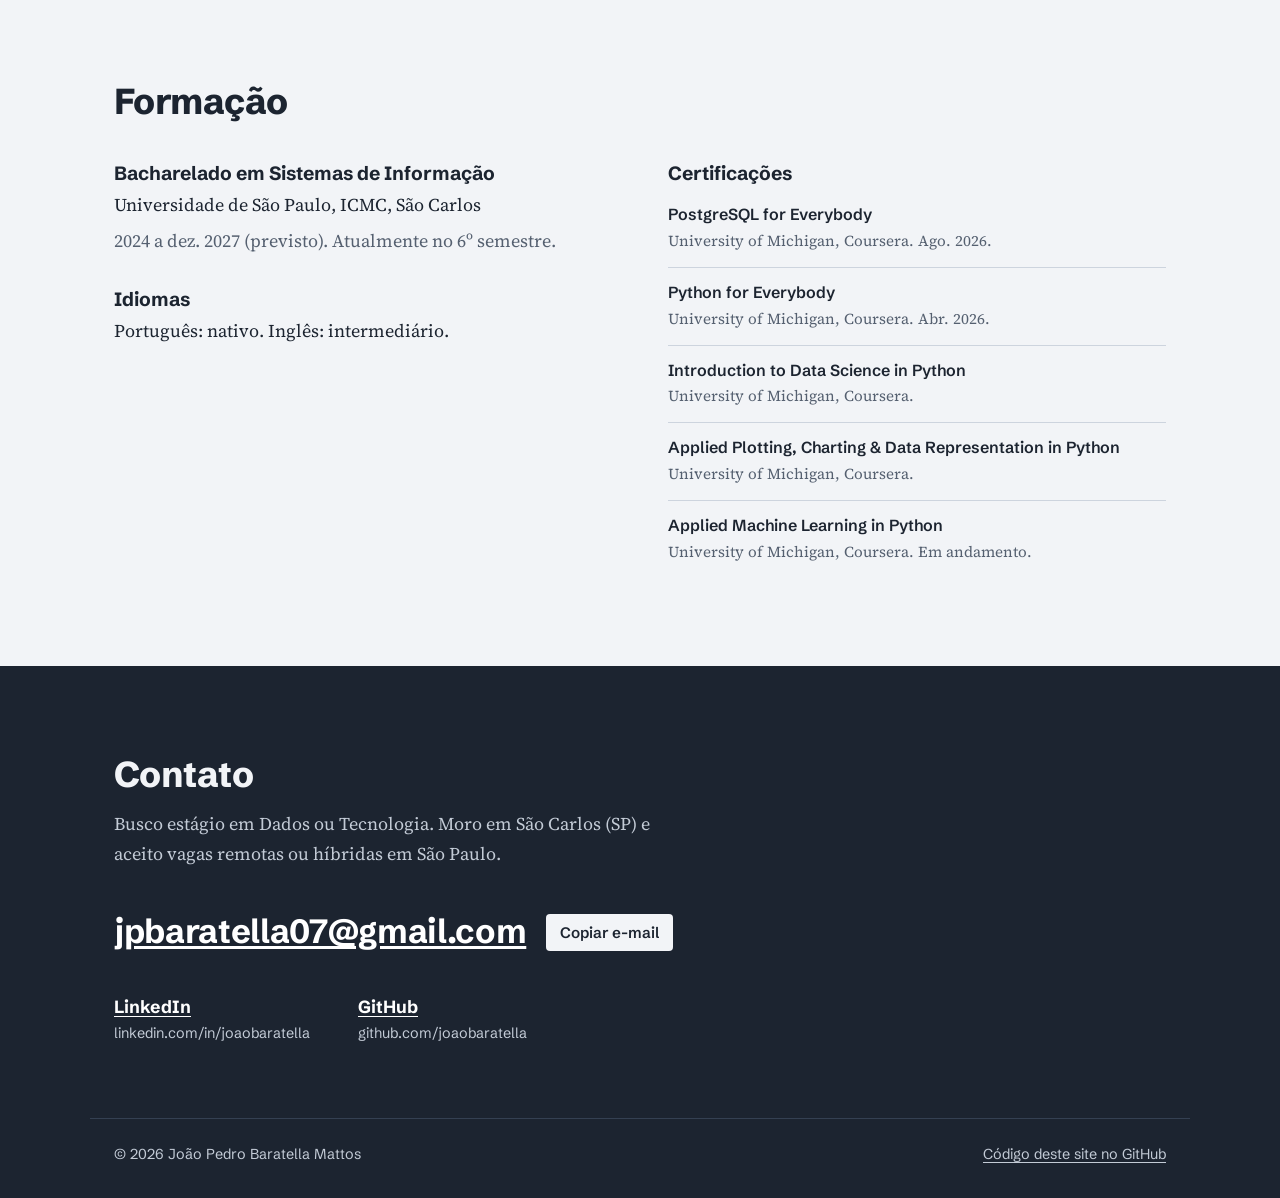
==== commit 1aad7c23: "Add files via upload" ====
--- a/index.html
+++ b/index.html
@@ -63,14 +63,14 @@
     <section class="secao" id="projetos" aria-labelledby="projetos-titulo">
       <div class="wrap">
         <div class="secao-cab">
-          <h2 id="projetos-titulo">Experiência em projetos</h2>
-          <p>Projetos reais para empresas, sem vínculo formal. Em todos, levantei as necessidades com quem usaria a solução antes de construir.</p>
+          <h2 id="projetos-titulo">Experiência</h2>
+          <p>Projetos reais para empresas, como desenvolvedor freelancer. Em todos, levantei as necessidades com quem usaria a solução antes de construir.</p>
         </div>
 
         <article class="projeto destaque" aria-labelledby="p1">
           <div class="projeto-meta">
             <h3 id="p1">Automação de confirmação de recebimentos bancários e análise financeira</h3>
-            <p class="periodo">mai. 2026 a atual</p>
+            <p class="periodo">abr. 2026 a jun. 2026 · Desenvolvedor Freelancer</p>
             <p>Loja de materiais de construção. Replicada em uma transportadora rodoviária.</p>
             <p class="obs">Código e relatórios privados, pois usam dados financeiros reais.</p>
           </div>
@@ -78,12 +78,12 @@
               <div class="fluxo-linha">
                 <p class="fluxo-rotulo">Antes</p>
                 <ol class="passos">
-                  <li>Cliente mostra o comprovante</li>
-                  <li class="gargalo">Caixa espera o financeiro</li>
-                  <li>Financeiro confere o extrato</li>
-                  <li>Caixa confirma o pagamento</li>
+                  <li>Cliente envia o comprovante ao vendedor</li>
+                  <li>Vendedor repassa ao grupo do caixa e financeiro</li>
+                  <li class="gargalo">Caixa espera o financeiro confirmar</li>
+                  <li>Baixa no sistema</li>
                 </ol>
-                <p class="fluxo-efeito"><strong>De 3 a 8 minutos por transação.</strong> Sem o extrato, comprovantes falsos passavam.</p>
+                <p class="fluxo-efeito"><strong>De 1 a 3 dias para dar baixa.</strong> Sem o extrato, comprovantes falsos passavam.</p>
               </div>
               <div class="fluxo-linha">
                 <p class="fluxo-rotulo">Depois</p>
@@ -91,8 +91,9 @@
                   <li>Pagamento cai na conta</li>
                   <li class="auto">n8n integra as APIs Pix e Extrato</li>
                   <li class="auto">Aviso no WhatsApp do caixa</li>
+                  <li>Caixa dá baixa na hora</li>
                 </ol>
-                <p class="fluxo-efeito"><strong>Aviso em tempo real, validado pelo extrato.</strong> Cerca de 30 transações por dia, em duas empresas.</p>
+                <p class="fluxo-efeito"><strong>Baixa em tempo real, com conciliação de 100% via extrato.</strong> Cerca de 30 pagamentos por dia, em duas empresas.</p>
               </div>
               <div class="fluxo-linha">
                 <p class="fluxo-rotulo">Gestão</p>
@@ -108,20 +109,20 @@
           <div class="projeto-corpo">
             <div>
               <h4>Ponto de partida</h4>
-              <p>Mapeei o processo com vendedores, caixa e financeiro. A confirmação de cada pagamento dependia do financeiro, único com acesso ao extrato, e levava de 3 a 8 minutos por transação. Pagamentos remotos só eram identificados quando o cliente avisava. Sem o extrato, o caixa aceitava o comprovante do cliente, e alguns eram falsos.</p>
+              <p>Mapeei o processo com vendedores, caixa e financeiro. O cliente enviava o comprovante ao vendedor, que repassava a um grupo com caixa e financeiro. O caixa não podia dar baixa na hora, porque não tinha certeza se o pagamento tinha caído, e o financeiro levava tempo para conferir todos os pagamentos. A baixa no sistema levava de 1 a 3 dias e gerava confusão. Sem o extrato, o caixa dependia do comprovante do cliente, e alguns eram falsos.</p>
             </div>
             <div>
               <h4>O que fiz</h4>
-              <p>Integrei as APIs Pix e de Extrato do Bradesco ao n8n e ao WhatsApp. O caixa passou a receber em tempo real os avisos de Pix, TED e transferências entre contas, validados pelo extrato e não pelo comprovante.</p>
+              <p>Integrei as APIs Pix e Extrato do Bradesco, com autenticação OAuth e mTLS, ao n8n via webhooks e ao WhatsApp. O caixa passou a receber em tempo real os avisos de Pix, TED e transferências entre contas, validados pelo extrato e não pelo comprovante.</p>
             </div>
             <div>
               <h4>Resultado</h4>
-              <p>A consulta manual acabou, inclusive nos pagamentos remotos, e a validação pelo extrato eliminou as tentativas de fraude com comprovantes falsos. A solução roda em Docker numa VPS, foi replicada em uma segunda empresa e segue em uso, com cerca de 30 transações por dia. Sigo fazendo a manutenção.</p>
+              <p>A baixa de cerca de 30 pagamentos por dia passou de 1 a 3 dias para tempo real, com conciliação automática de 100% dos recebimentos via extrato. O caixa dá baixa no momento do pagamento, sem depender do financeiro, a troca de comprovantes acabou e a validação pelo extrato eliminou o risco de fraude com comprovantes falsos. A solução roda em Docker numa VPS, foi replicada em uma segunda empresa e segue em uso.</p>
             </div>
           </div>
           <div class="gestao">
             <h4>Dados para a gestão</h4>
-            <p>Criei dashboards no Power BI com visões diária, semanal e mensal. Eles mostram o valor recebido por dia, a média diária, a divisão por tipo de Pix, por período do mês e por dia da semana, e o ranking de clientes por valor.</p>
+            <p>Tratei e limpei os dados das movimentações em Python (pandas) e no Power BI (Power Query). Depois, criei dashboards no Power BI, usados por proprietários e gerentes, com visões diária, semanal e mensal. Eles mostram o valor recebido por dia, a média diária, a divisão por tipo de Pix, os dias da semana e as semanas do mês com mais pagamentos, e os 10 maiores pagadores com sua participação no faturamento.</p>
             <p>Também escrevi uma análise mensal em Python, com pandas e matplotlib, dos recebimentos e da concentração de faturamento por cliente. O relatório é enviado automaticamente por e-mail. Os recebimentos também ficam registrados em planilhas de acompanhamento no Google Sheets.</p>
           </div>
           <figure class="painel-bi">
@@ -131,7 +132,7 @@
           <div class="stack">
             <h5>Tecnologias</h5>
             <ul>
-              <li>n8n</li><li>APIs Bradesco (Pix e Extrato)</li><li>API WhatsApp</li><li>Python (pandas, matplotlib)</li><li>Google Sheets</li><li>Power BI</li><li>Docker</li><li>VPS</li>
+              <li>n8n</li><li>Webhooks</li><li>APIs Bradesco (Pix e Extrato)</li><li>OAuth</li><li>mTLS</li><li>API WhatsApp</li><li>Python (pandas, matplotlib)</li><li>Google Sheets</li><li>Power BI (Power Query)</li><li>Docker</li><li>VPS</li>
             </ul>
           </div>
         </article>
@@ -145,16 +146,16 @@
             <div class="site">
               <h4>A Loja do Dilo Materiais para Construção</h4>
               <p class="periodo">ago. a set. 2026</p>
-              <p>Desenvolvi uma vitrine digital com categorias, produtos e ofertas do mês, feita com apoio de IA (Claude Code) e publicada na Vercel. O site leva o cliente direto ao atendimento via WhatsApp para orçamentos e encomendas.</p>
+              <p>A loja recebia muitas ligações de clientes perguntando o que ela vendia. Desenvolvi uma vitrine digital com categorias, produtos e ofertas do mês, feita com apoio de IA (Claude Code) e publicada na Vercel. O site leva o cliente direto ao atendimento via WhatsApp para orçamentos e encomendas. Também montei o catálogo do WhatsApp Business com fotos e informações, configurei mensagens rápidas, de saudação e de ausência e atualizei o perfil no Google Business.</p>
               <p class="site-link"><a class="link-ext" href="https://www.alojadodilomateriais.com.br" target="_blank" rel="noopener">alojadodilomateriais.com.br<span class="sr"> (abre em nova aba)</span></a></p>
-              <ul class="tags" aria-label="Tecnologias"><li>Claude Code</li><li>Vercel</li><li>Integração com WhatsApp</li></ul>
+              <ul class="tags" aria-label="Tecnologias"><li>Claude Code</li><li>Vercel</li><li>WhatsApp Business</li><li>Google Business</li></ul>
             </div>
             <div class="site">
               <h4>A Loja do Dilo Transportes</h4>
               <p class="periodo">jan. a mar. 2025</p>
-              <p>Desenvolvi o site institucional em WordPress, hospedado na Hostinger. Hoje ele é o principal canal de apresentação da empresa a novos clientes.</p>
+              <p>A empresa não tinha site nem perfil no Google Business e não era encontrada por clientes de outras cidades. Desenvolvi o site institucional em WordPress, hospedado na Hostinger, e criei o perfil da empresa no Google Business, que a tornou encontrável em buscas e no Google Maps. Hoje o site é o principal canal de apresentação da empresa a novos clientes.</p>
               <p class="site-link"><a class="link-ext" href="https://alojadodilotransportes.com.br" target="_blank" rel="noopener">alojadodilotransportes.com.br<span class="sr"> (abre em nova aba)</span></a></p>
-              <ul class="tags" aria-label="Tecnologias"><li>WordPress</li><li>Hostinger</li></ul>
+              <ul class="tags" aria-label="Tecnologias"><li>WordPress</li><li>Hostinger</li><li>Google Business</li></ul>
             </div>
           </div>
         </article>
@@ -167,13 +168,13 @@
           <h2 id="habilidades-titulo">Habilidades</h2>
         </div>
         <dl class="habilidades">
-          <div><dt>Dados e análise</dt><dd>SQL / PostgreSQL, Python (pandas, NumPy, matplotlib)</dd></div>
-          <div><dt>Visualização</dt><dd>Power BI, Excel, Google Sheets</dd></div>
-          <div><dt>Automação e infraestrutura</dt><dd>n8n, Docker, VPS, APIs REST</dd></div>
-          <div><dt>Linguagens</dt><dd>Python, Java, C</dd></div>
-          <div><dt>Versionamento</dt><dd>Git / GitHub</dd></div>
-          <div><dt>Produtividade com IA</dt><dd>Desenvolvimento assistido por IA (Claude Code) e uso de LLMs na análise de dados</dd></div>
-          <div class="estudo"><dt>Em estudo</dt><dd>Machine learning com Python</dd></div>
+          <div><dt>Dados e análise</dt><dd>SQL / PostgreSQL, Python (pandas, NumPy, matplotlib), tratamento e limpeza de dados</dd></div>
+          <div><dt>BI e visualização</dt><dd>Power BI (Power Query), KPIs, Excel (tabela dinâmica, PROCV, gráficos), Google Sheets</dd></div>
+          <div><dt>Automação e integração</dt><dd>n8n, APIs REST, webhooks, OAuth, mTLS, Docker, VPS</dd></div>
+          <div><dt>Linguagens</dt><dd>Python, SQL, Java, C, JavaScript, HTML, CSS</dd></div>
+          <div><dt>Desenvolvimento</dt><dd>Programação Orientada a Objetos (POO), integração de sistemas, Git / GitHub</dd></div>
+          <div><dt>IA aplicada</dt><dd>Desenvolvimento assistido por IA (Claude Code) e uso de LLMs na análise de dados</dd></div>
+          <div class="estudo"><dt>Em estudo</dt><dd>Machine learning com Python (Applied Machine Learning in Python, em andamento)</dd></div>
         </dl>
       </div>
     </section>
@@ -196,8 +197,9 @@
             <ul class="certs">
               <li><strong>PostgreSQL for Everybody</strong><span>University of Michigan, Coursera. Ago. 2026.</span></li>
               <li><strong>Python for Everybody</strong><span>University of Michigan, Coursera. Abr. 2026.</span></li>
-              <!-- PENDENTE: datas de conclusão dos dois cursos abaixo. -->
-              <li><strong>Introduction to Data Science in Python e Applied Plotting, Charting &amp; Data Representation in Python</strong><span>University of Michigan, Coursera. 2 de 5 cursos de uma especialização em andamento.</span></li>
+              <li><strong>Introduction to Data Science in Python</strong><span>University of Michigan, Coursera.</span></li>
+              <li><strong>Applied Plotting, Charting &amp; Data Representation in Python</strong><span>University of Michigan, Coursera.</span></li>
+              <li><strong>Applied Machine Learning in Python</strong><span>University of Michigan, Coursera. Em andamento.</span></li>
             </ul>
           </div>
         </div>
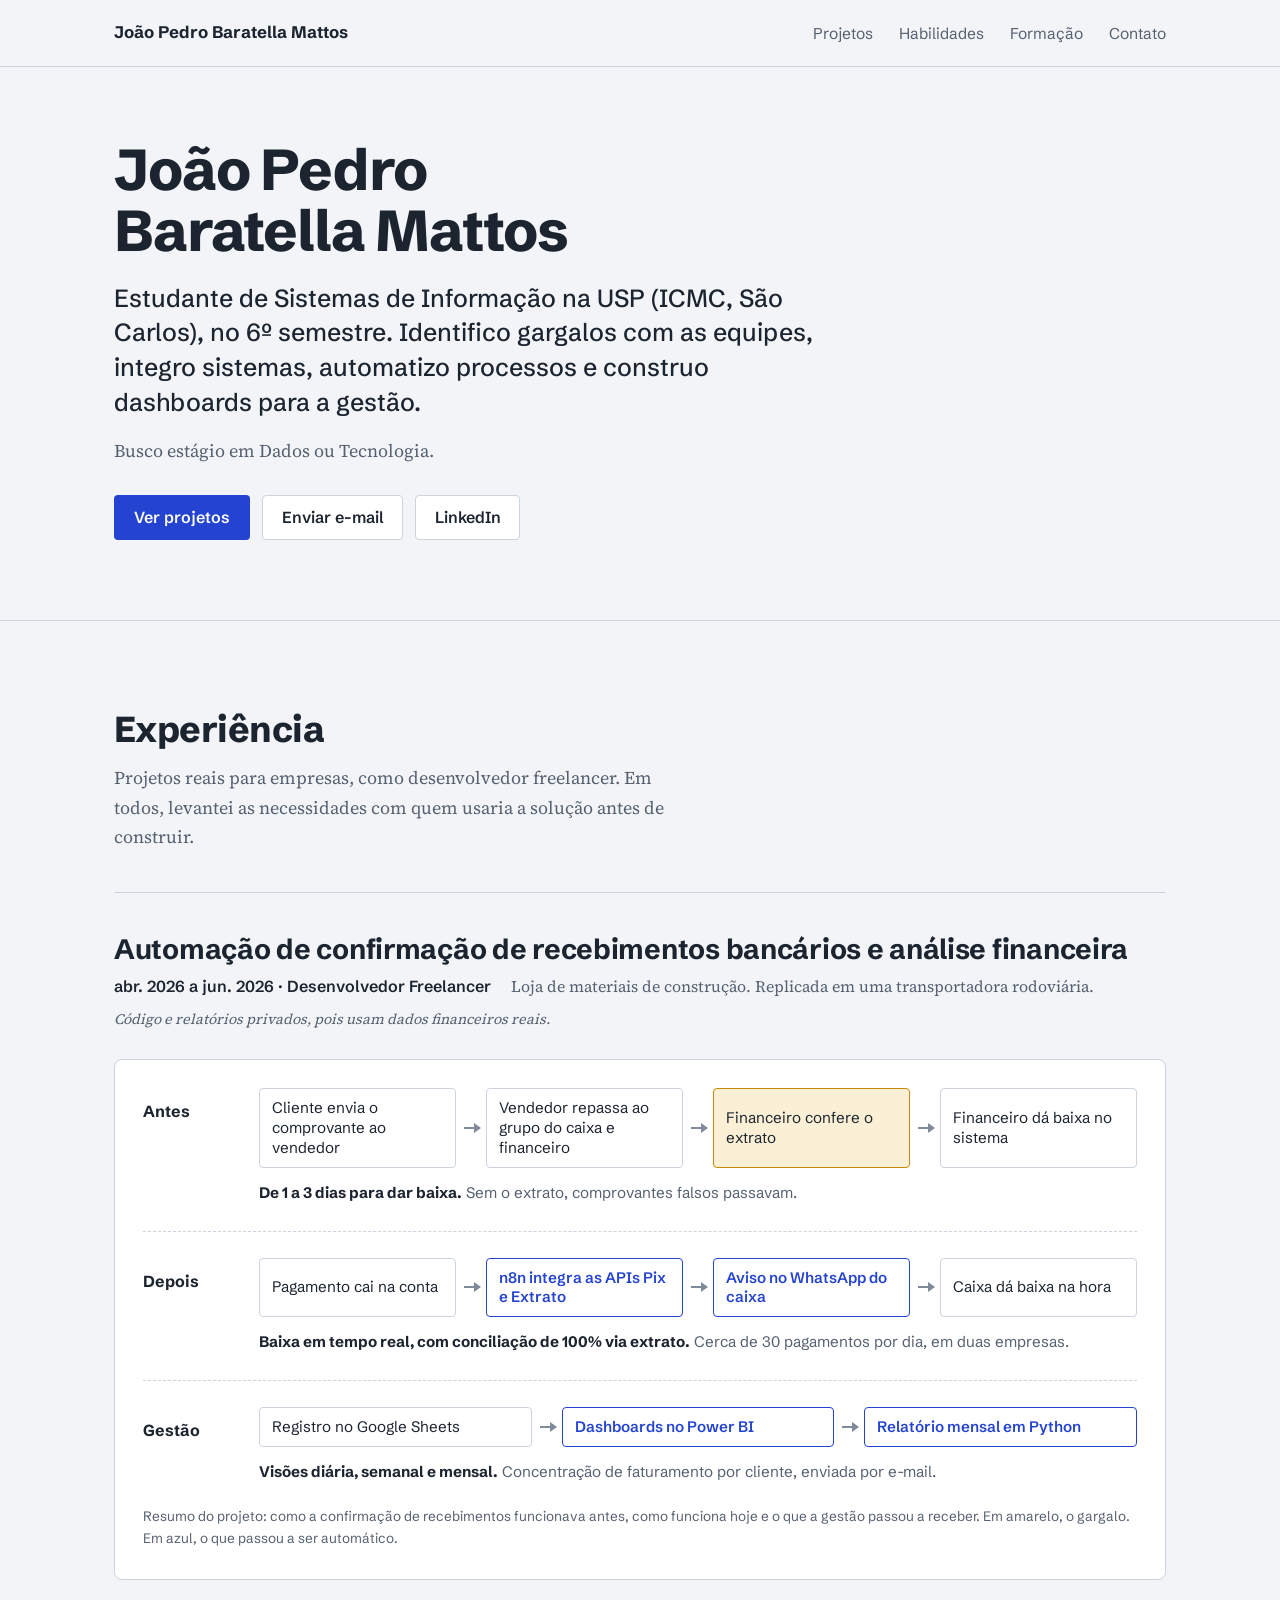
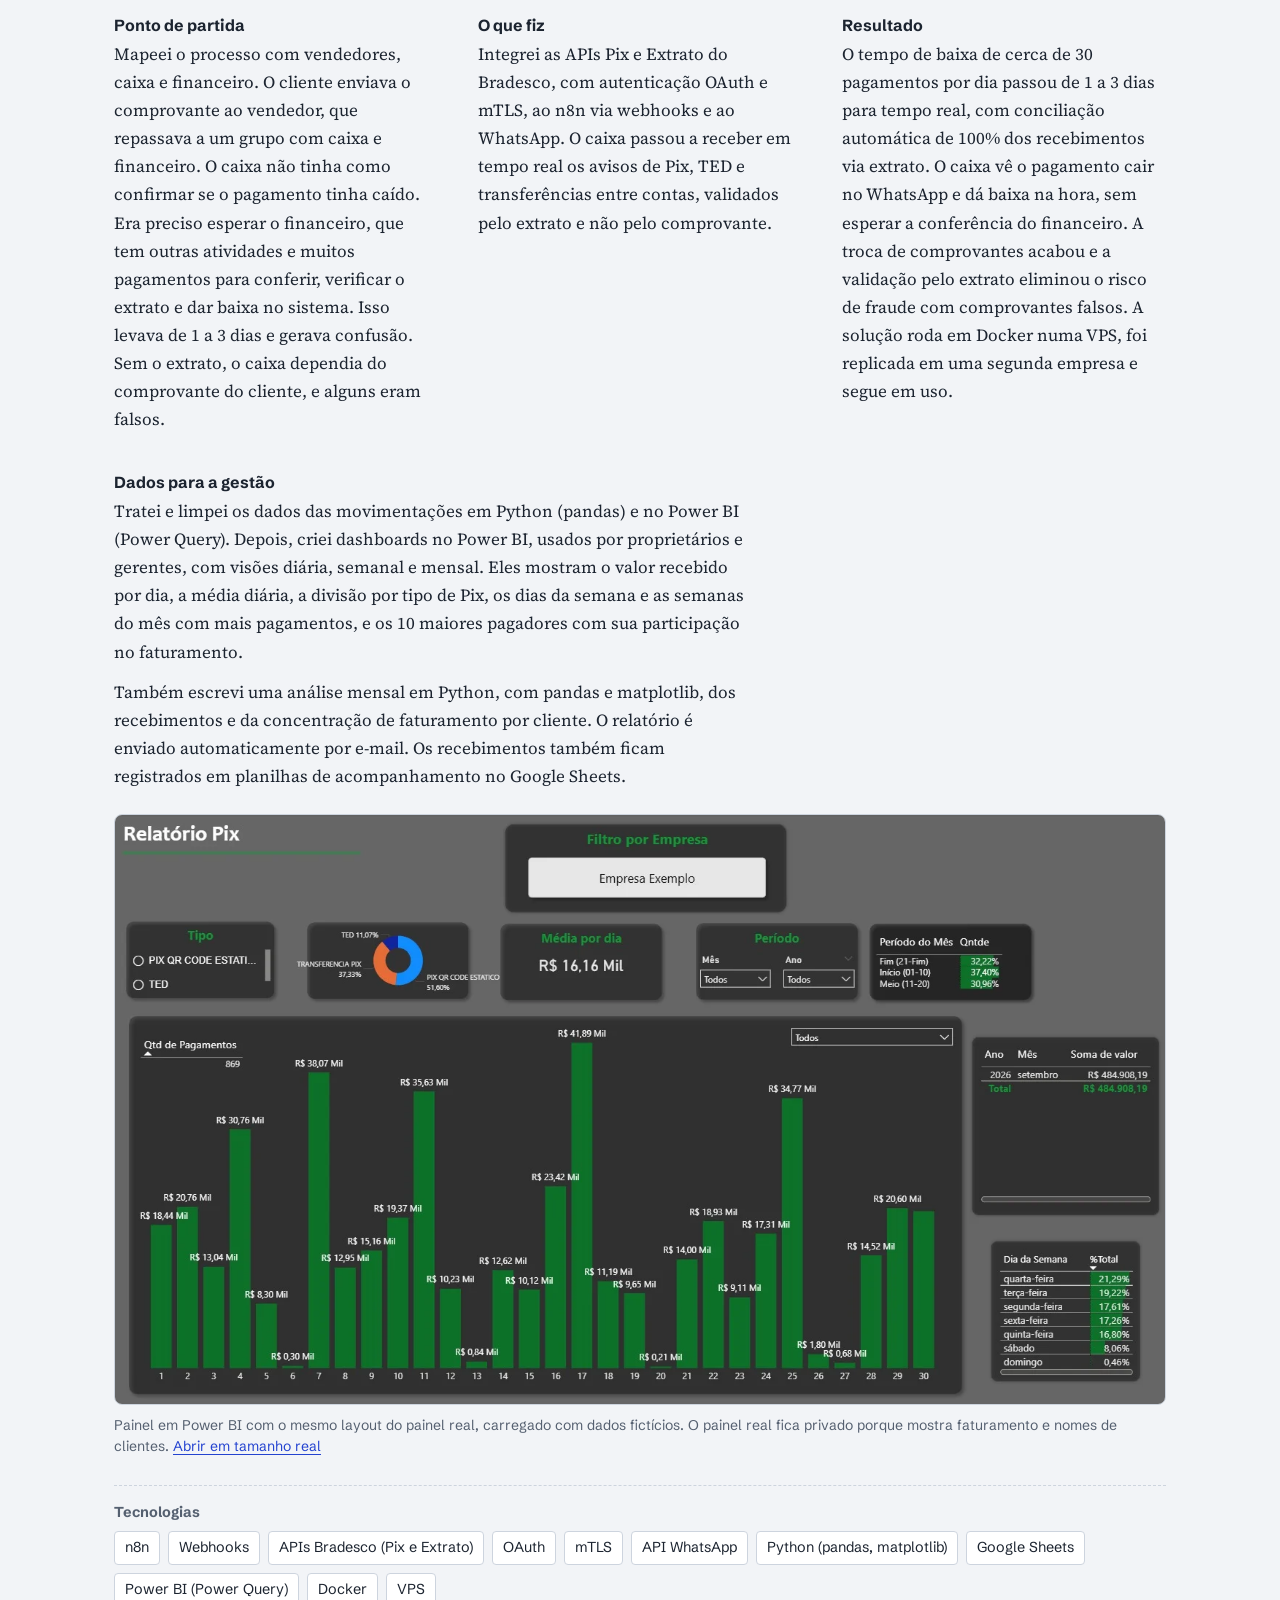
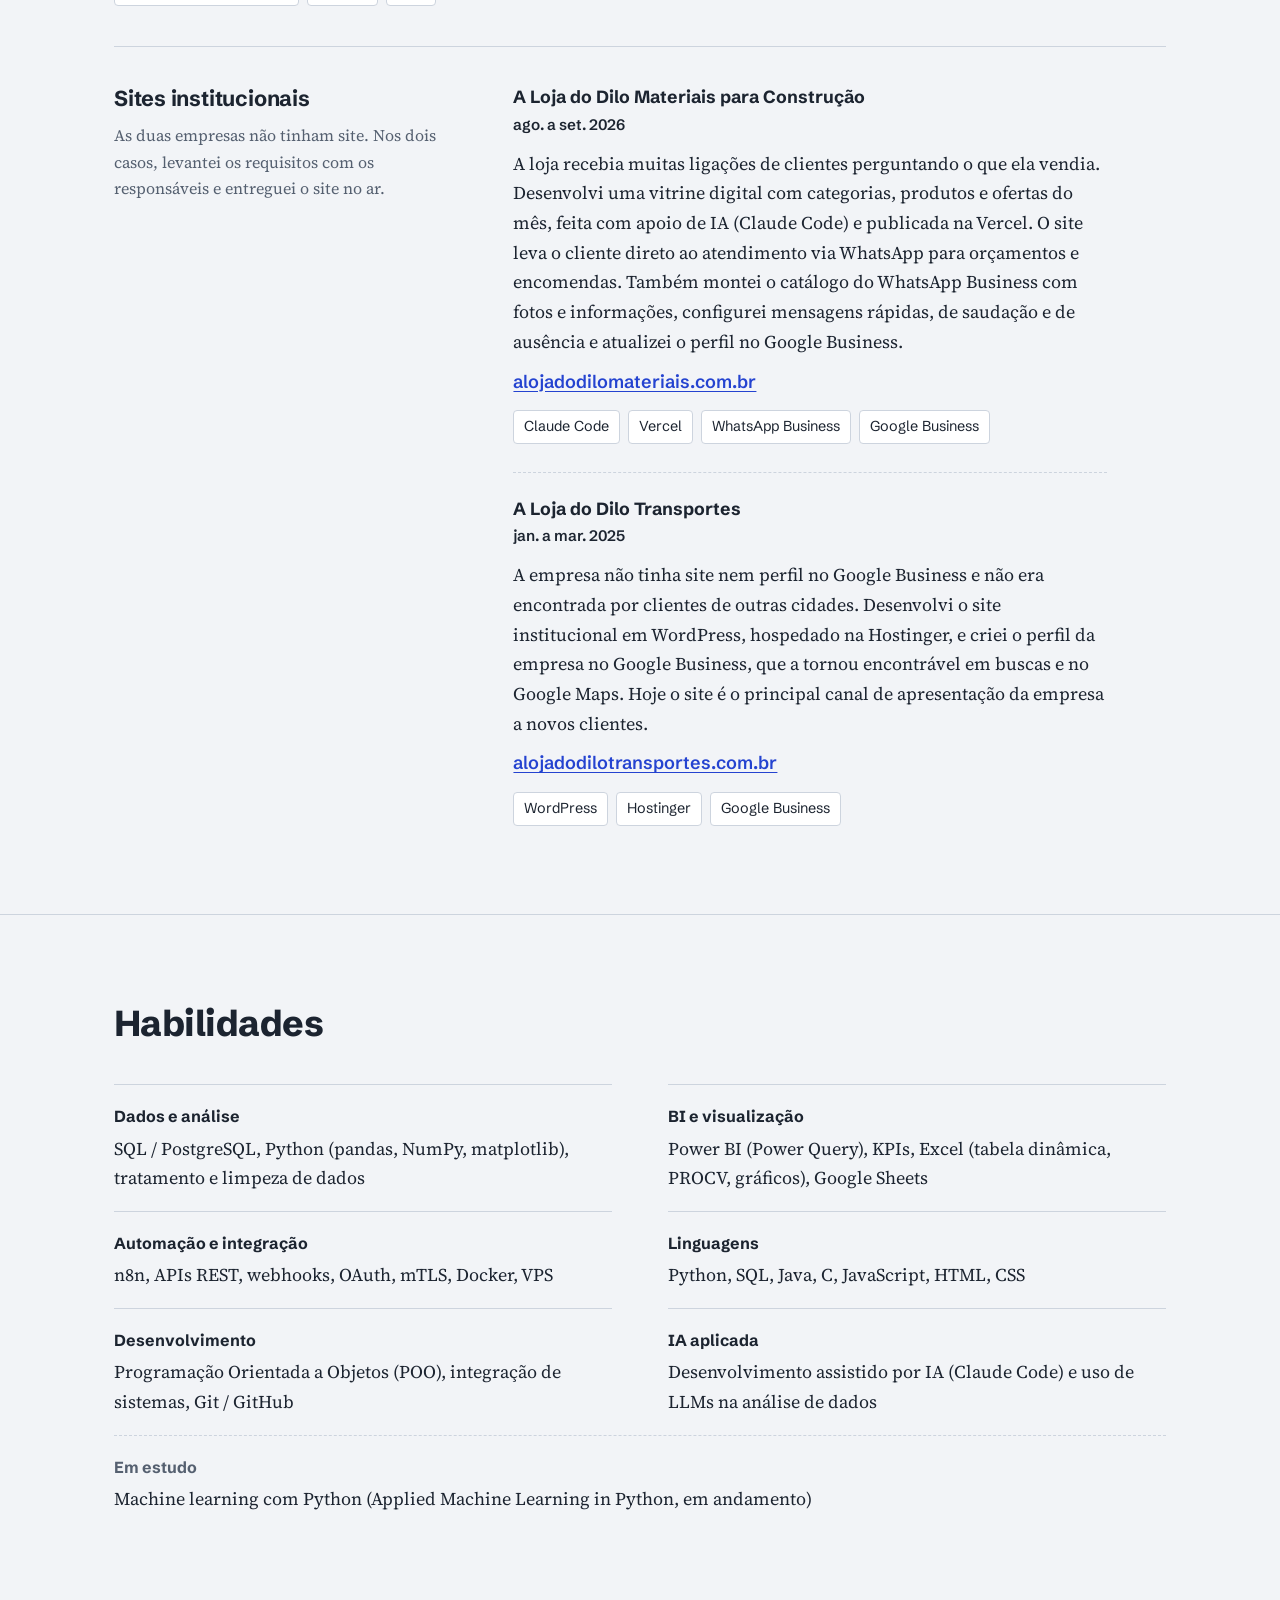
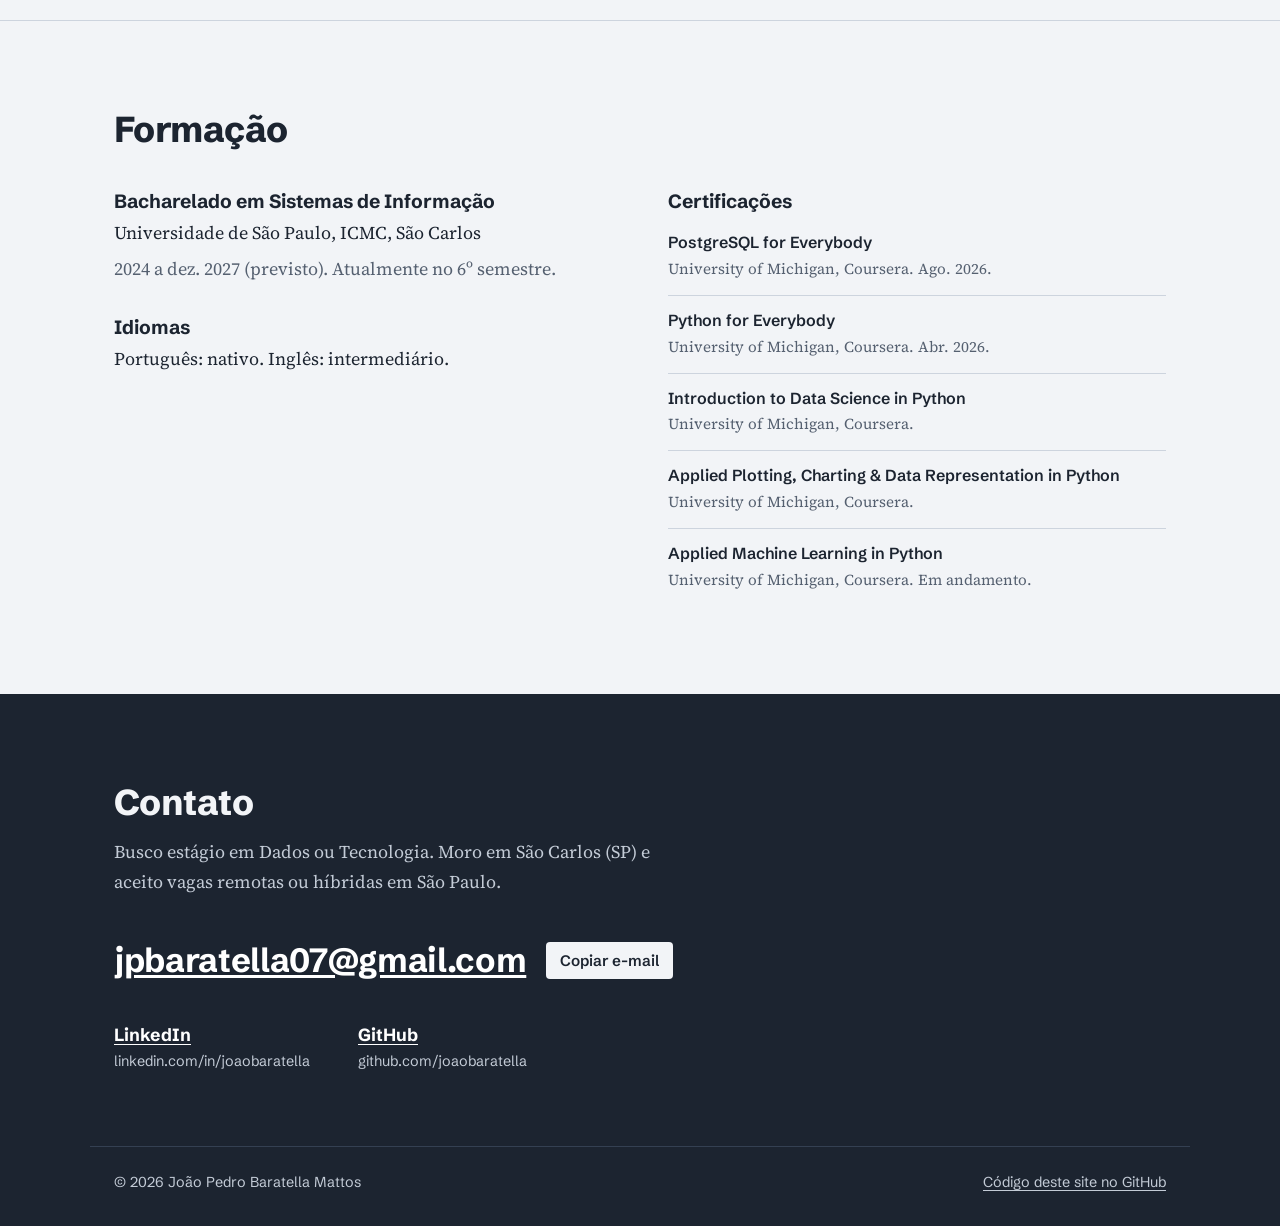
==== commit e62f662d: "Add files via upload" ====
--- a/index.html
+++ b/index.html
@@ -80,8 +80,8 @@
                 <ol class="passos">
                   <li>Cliente envia o comprovante ao vendedor</li>
                   <li>Vendedor repassa ao grupo do caixa e financeiro</li>
-                  <li class="gargalo">Caixa espera o financeiro confirmar</li>
-                  <li>Baixa no sistema</li>
+                  <li class="gargalo">Financeiro confere o extrato</li>
+                  <li>Financeiro dá baixa no sistema</li>
                 </ol>
                 <p class="fluxo-efeito"><strong>De 1 a 3 dias para dar baixa.</strong> Sem o extrato, comprovantes falsos passavam.</p>
               </div>
@@ -109,7 +109,7 @@
           <div class="projeto-corpo">
             <div>
               <h4>Ponto de partida</h4>
-              <p>Mapeei o processo com vendedores, caixa e financeiro. O cliente enviava o comprovante ao vendedor, que repassava a um grupo com caixa e financeiro. O caixa não podia dar baixa na hora, porque não tinha certeza se o pagamento tinha caído, e o financeiro levava tempo para conferir todos os pagamentos. A baixa no sistema levava de 1 a 3 dias e gerava confusão. Sem o extrato, o caixa dependia do comprovante do cliente, e alguns eram falsos.</p>
+              <p>Mapeei o processo com vendedores, caixa e financeiro. O cliente enviava o comprovante ao vendedor, que repassava a um grupo com caixa e financeiro. O caixa não tinha como confirmar se o pagamento tinha caído. Era preciso esperar o financeiro, que tem outras atividades e muitos pagamentos para conferir, verificar o extrato e dar baixa no sistema. Isso levava de 1 a 3 dias e gerava confusão. Sem o extrato, o caixa dependia do comprovante do cliente, e alguns eram falsos.</p>
             </div>
             <div>
               <h4>O que fiz</h4>
@@ -117,7 +117,7 @@
             </div>
             <div>
               <h4>Resultado</h4>
-              <p>A baixa de cerca de 30 pagamentos por dia passou de 1 a 3 dias para tempo real, com conciliação automática de 100% dos recebimentos via extrato. O caixa dá baixa no momento do pagamento, sem depender do financeiro, a troca de comprovantes acabou e a validação pelo extrato eliminou o risco de fraude com comprovantes falsos. A solução roda em Docker numa VPS, foi replicada em uma segunda empresa e segue em uso.</p>
+              <p>O tempo de baixa de cerca de 30 pagamentos por dia passou de 1 a 3 dias para tempo real, com conciliação automática de 100% dos recebimentos via extrato. O caixa vê o pagamento cair no WhatsApp e dá baixa na hora, sem esperar a conferência do financeiro. A troca de comprovantes acabou e a validação pelo extrato eliminou o risco de fraude com comprovantes falsos. A solução roda em Docker numa VPS, foi replicada em uma segunda empresa e segue em uso.</p>
             </div>
           </div>
           <div class="gestao">
